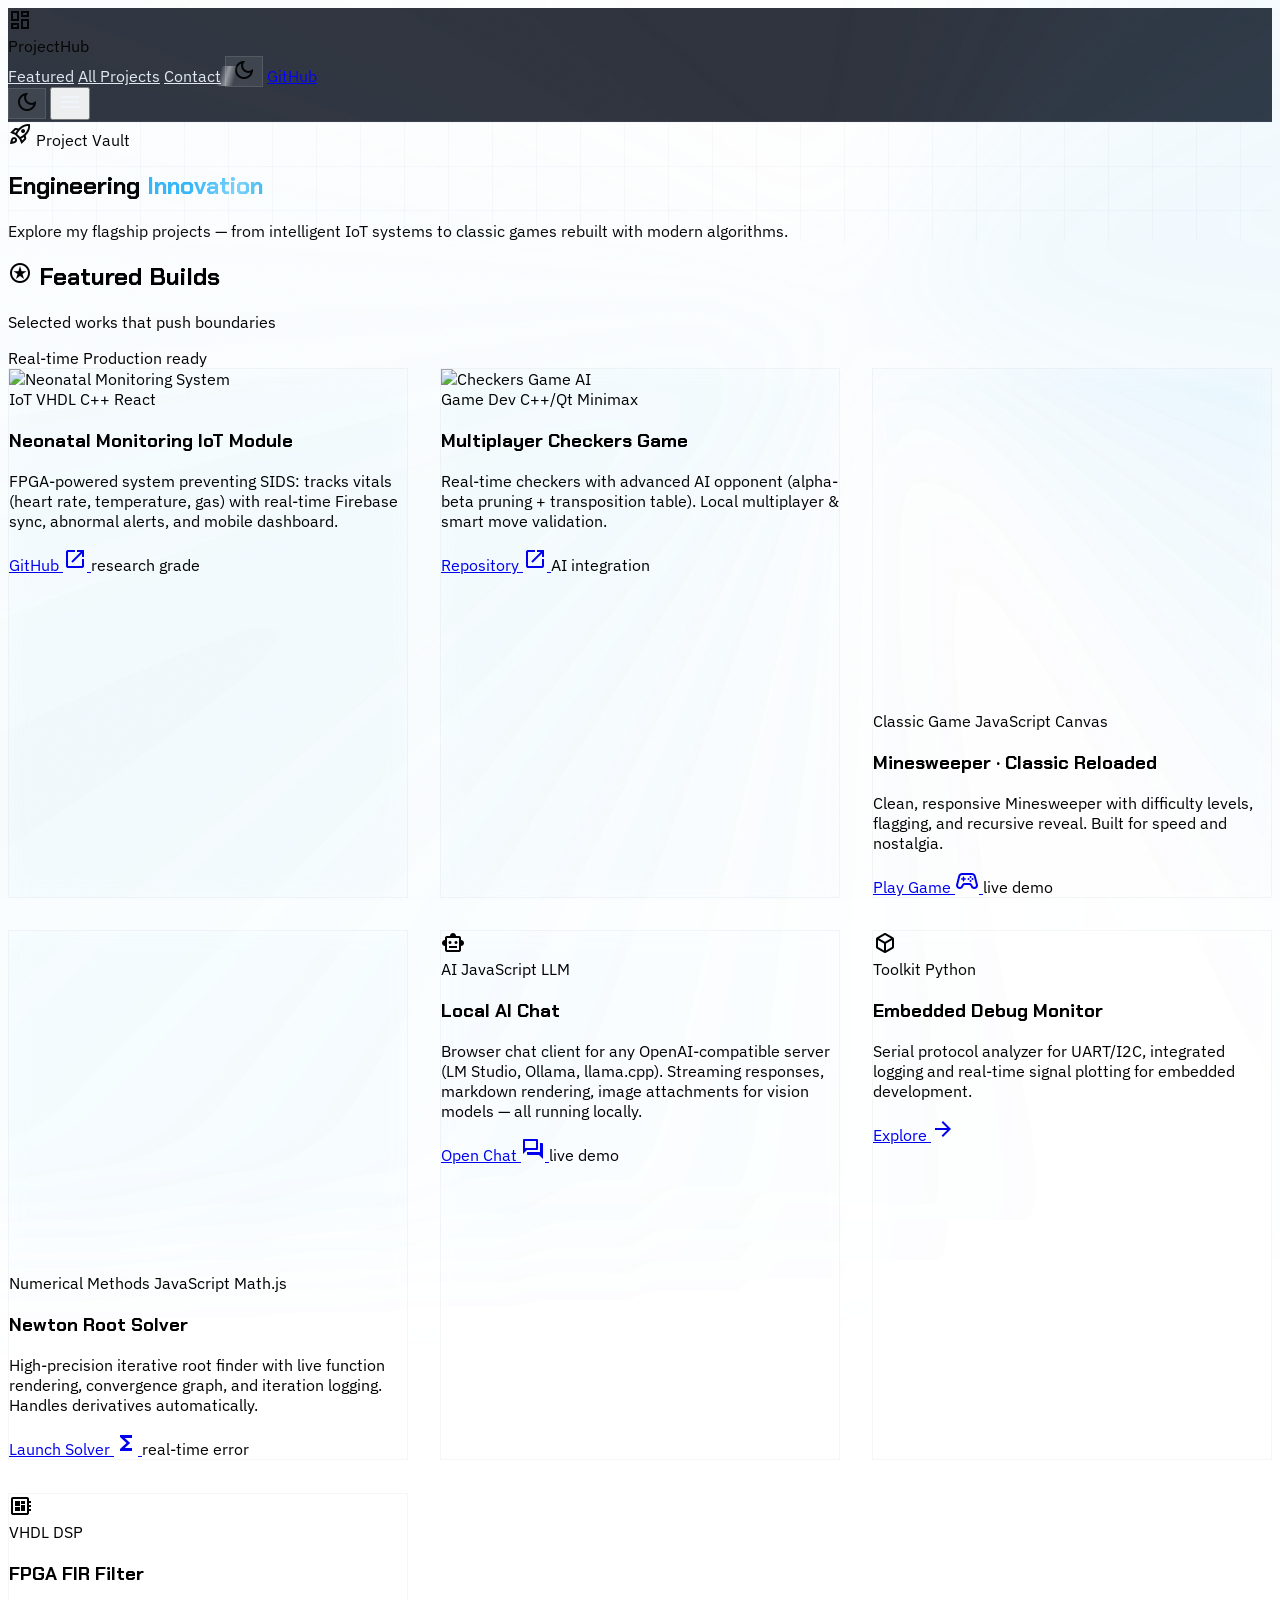
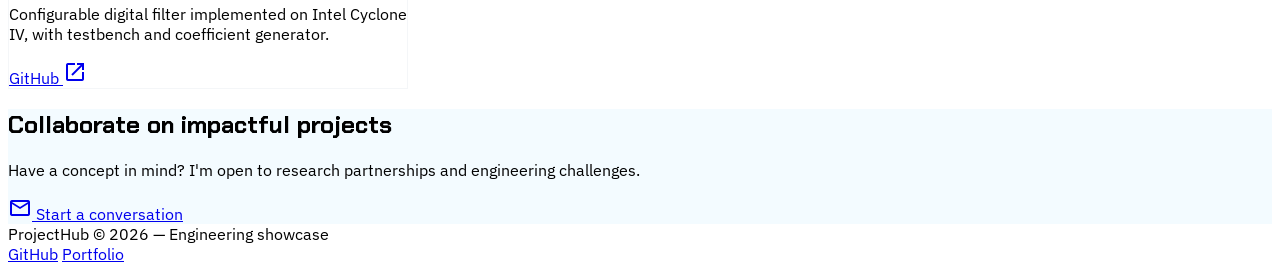
==== projets/index.html @ 358f47c2 "changing font and refining ui" ====
<!DOCTYPE html>
<html lang="en">
<head>
  <meta charset="UTF-8">
  <meta name="viewport" content="width=device-width, initial-scale=1.0, viewport-fit=cover">
  <title>Projects | Engineering Portfolio</title>
  <script src="https://cdn.tailwindcss.com"></script>
  <link href="https://fonts.googleapis.com/css2?family=Chakra+Petch:wght@400;500;600;700&family=IBM+Plex+Sans:wght@400;500;600;700&family=JetBrains+Mono:wght@400;500;600&display=swap" rel="stylesheet">
  <link href="https://fonts.googleapis.com/css2?family=Material+Symbols+Outlined:wght,FILL@100..700,0..1&display=swap" rel="stylesheet">
  <script>
    tailwind.config = {
      darkMode: 'class',
      theme: {
        extend: {
          colors: {
            primary: '#35b4f9',
            'background-light': '#cbd5e1',
            'background-dark': '#020713',
          },
          fontFamily: { display: ['IBM Plex Sans', 'sans-serif'], tech: ['Chakra Petch', 'sans-serif'] },
        }
      }
    }
  </script>
  <style>
    body { font-family: 'IBM Plex Sans', sans-serif; transition: background-color 0.3s ease, color 0.2s ease; }
    h1, h2, h3, .font-tech { font-family: 'Chakra Petch', sans-serif; }

    /* Blueprint grid */
    .circuit-pattern {
      background-image:
        linear-gradient(rgba(2,7,19,0.10) 1px, transparent 1px),
        linear-gradient(90deg, rgba(2,7,19,0.10) 1px, transparent 1px);
      background-size: 44px 44px;
    }
    .dark .circuit-pattern {
      background-image:
        linear-gradient(rgba(148,163,184,0.06) 1px, transparent 1px),
        linear-gradient(90deg, rgba(148,163,184,0.06) 1px, transparent 1px);
    }

    /* Atmosphere */
    #scroll-progress {
      position: fixed; top: 0; left: 0; height: 3px; width: 100%; z-index: 100;
      transform-origin: left; transform: scaleX(0);
      background: linear-gradient(90deg, #35b4f9, #7dd3fc, #35b4f9);
      box-shadow: 0 0 12px rgba(53,180,249,0.55);
      pointer-events: none;
    }
    .grain {
      position: fixed; inset: 0; z-index: 90; pointer-events: none;
      opacity: 0.05; mix-blend-mode: overlay;
      background-image: url("data:image/svg+xml,%3Csvg xmlns='http://www.w3.org/2000/svg' width='160' height='160'%3E%3Cfilter id='n'%3E%3CfeTurbulence type='fractalNoise' baseFrequency='0.9' numOctaves='2'/%3E%3C/filter%3E%3Crect width='160' height='160' filter='url(%23n)' opacity='0.6'/%3E%3C/svg%3E");
    }
    .aurora {
      position: absolute; inset: -40%; pointer-events: none;
      background: conic-gradient(from 0deg at 60% 40%,
        transparent 0deg, rgba(53,180,249,0.07) 80deg, transparent 160deg,
        rgba(125,211,252,0.05) 240deg, transparent 320deg);
      filter: blur(60px);
      animation: auroraSpin 38s linear infinite;
    }
    html:not(.dark) .aurora { opacity: 0.55; }
    @keyframes auroraSpin { to { transform: rotate(360deg); } }

    .dark .glass-nav {
      background: rgba(2,7,19,0.82);
      backdrop-filter: blur(16px) saturate(140%); -webkit-backdrop-filter: blur(16px) saturate(140%);
      border-bottom: 1px solid rgba(148,163,184,0.10);
    }
    html:not(.dark) .glass-nav {
      background: rgba(203,213,225,0.85);
      backdrop-filter: blur(16px) saturate(140%); -webkit-backdrop-filter: blur(16px) saturate(140%);
      border-bottom: 1px solid rgba(2,7,19,0.10);
    }
    .dark #mobile-menu { background: rgba(2,7,19,0.97); border-top: 1px solid rgba(148,163,184,0.10); }
    html:not(.dark) #mobile-menu { background: rgba(203,213,225,0.98); border-top: 1px solid rgba(2,7,19,0.10); }

    html:not(.dark) #menu-icon { color: #1e293b; }
    .dark #menu-icon            { color: #f1f5f9; }
    html:not(.dark) .nav-link   { color: #1e293b; }
    .dark .nav-link             { color: #e2e8f0; }
    .nav-link:hover             { color: #35b4f9; }
    .nav-link { position: relative; }
    .nav-link::after {
      content: ''; position: absolute; left: 0; bottom: -5px; height: 2px; width: 100%;
      background: linear-gradient(90deg, #35b4f9, #7dd3fc); border-radius: 2px;
      transform: scaleX(0); transform-origin: left;
      transition: transform 0.35s cubic-bezier(0.16,1,0.3,1);
    }
    .nav-link:hover::after { transform: scaleX(1); }
    html:not(.dark) .mobile-link { color: #1e293b; }
    .dark .mobile-link           { color: #e2e8f0; }
    .mobile-link:hover           { color: #35b4f9; }

    html:not(.dark) #theme-toggle-btn,
    html:not(.dark) #mobile-theme-btn { background: rgba(2,7,19,0.06); border: 1px solid rgba(2,7,19,0.10); }
    .dark #theme-toggle-btn,
    .dark #mobile-theme-btn { background: rgba(255,255,255,0.07); border: 1px solid rgba(255,255,255,0.10); }
    #theme-icon, #mobile-theme-icon { transition: transform 0.45s cubic-bezier(0.34,1.56,0.64,1); display: inline-block; }
    #theme-toggle-btn:active #theme-icon, #mobile-theme-btn:active #mobile-theme-icon { transform: rotate(180deg); }

    #mobile-menu { transition: max-height 0.3s ease, opacity 0.25s ease; max-height: 0; opacity: 0; overflow: hidden; }
    #mobile-menu.open { max-height: 440px; opacity: 1; }

    /* Glass cards with cursor spotlight */
    .glass-card {
      position: relative;
      backdrop-filter: blur(12px); -webkit-backdrop-filter: blur(12px);
      transition: border-color 0.35s ease, box-shadow 0.35s ease, transform 0.35s cubic-bezier(0.16,1,0.3,1);
    }
    .glass-card::before {
      content: ''; position: absolute; inset: 0; border-radius: inherit; z-index: 1;
      background: radial-gradient(280px circle at var(--mx, 50%) var(--my, 50%),
        rgba(53,180,249,0.13), transparent 65%);
      opacity: 0; transition: opacity 0.35s ease; pointer-events: none;
    }
    .glass-card:hover::before { opacity: 1; }
    .dark .glass-card { background: rgba(255,255,255,0.03); border: 1px solid rgba(148,163,184,0.10); }
    html:not(.dark) .glass-card { background: rgba(248,250,252,0.82); border: 1px solid rgba(2,7,19,0.08); box-shadow: 0 2px 12px rgba(2,7,19,0.06); }
    .glass-card:hover { border-color: rgba(53,180,249,0.35) !important; box-shadow: 0 14px 44px rgba(53,180,249,0.13); transform: translateY(-5px); }

    /* Shimmering accent text */
    .gradient-ink {
      background: linear-gradient(110deg, #35b4f9 20%, #7dd3fc 40%, #0ea5e9 60%, #35b4f9 80%);
      background-size: 200% auto;
      -webkit-background-clip: text; background-clip: text;
      -webkit-text-fill-color: transparent; color: transparent;
      animation: shimmer 5s linear infinite;
    }
    @keyframes shimmer { to { background-position: 200% center; } }

    /* Sheen sweep buttons */
    .btn-sheen { position: relative; overflow: hidden; }
    .btn-sheen::after {
      content: ''; position: absolute; inset: 0;
      background: linear-gradient(105deg, transparent 35%, rgba(255,255,255,0.45) 50%, transparent 65%);
      transform: translateX(-130%); transition: transform 0.7s ease; pointer-events: none;
    }
    .btn-sheen:hover::after { transform: translateX(130%); }

    .projects-grid { display: grid; grid-template-columns: repeat(auto-fill, minmax(340px, 1fr)); gap: 2rem; }
    @media (max-width: 768px) { .projects-grid { grid-template-columns: 1fr; } }

    ::-webkit-scrollbar { width: 6px; }
    ::-webkit-scrollbar-track { background: transparent; }
    ::-webkit-scrollbar-thumb { background: rgba(53,180,249,0.55); border-radius: 8px; }

    /* Animations */
    @keyframes fadeInUp { from { opacity:0; transform:translateY(24px); filter:blur(8px); } to { opacity:1; transform:translateY(0); filter:blur(0); } }
    @keyframes floatY { 0%,100%{transform:translateY(0) scale(1);} 50%{transform:translateY(-16px) scale(1.05);} }

    .reveal {
      opacity: 0; transform: translateY(28px) scale(0.985); filter: blur(10px);
      transition: opacity 0.85s cubic-bezier(0.16,1,0.3,1),
                  transform 0.85s cubic-bezier(0.16,1,0.3,1),
                  filter 0.85s cubic-bezier(0.16,1,0.3,1);
      will-change: opacity, transform, filter;
    }
    .reveal.is-visible { opacity:1; transform:none; filter:none; }
    .reveal-delay-1 { transition-delay:0.12s; }
    .reveal-delay-2 { transition-delay:0.24s; }
    .reveal-delay-3 { transition-delay:0.36s; }

    .blob-float      { animation: floatY 8s ease-in-out infinite; }
    .blob-float-slow { animation: floatY 11s ease-in-out infinite reverse; }

    @media (prefers-reduced-motion: reduce) {
      .reveal, .blob-float, .blob-float-slow, .aurora, .gradient-ink { animation:none !important; transition:none !important; opacity:1; transform:none; filter:none; }
      .glass-card:hover { transform:none; }
      .btn-sheen::after { display:none; }
    }
  </style>
</head>
<body class="bg-[#cbd5e1] dark:bg-[#020713] text-slate-900 dark:text-slate-100 transition-colors duration-300">

  <div id="scroll-progress" aria-hidden="true"></div>
  <div class="grain" aria-hidden="true"></div>

  <nav class="fixed top-0 w-full z-50 glass-nav transition-colors">
    <div class="max-w-7xl mx-auto px-6 h-20 flex items-center justify-between">
      <div class="flex items-center gap-3" translate="no">
        <div class="size-10 bg-[#35b4f9]/10 rounded-lg flex items-center justify-center text-[#35b4f9] border border-[#35b4f9]/20">
          <span class="material-symbols-outlined text-2xl" aria-hidden="true">dashboard</span>
        </div>
        <span class="text-xl font-bold tracking-tight text-slate-900 dark:text-white">Project<span class="text-[#35b4f9]">Hub</span></span>
      </div>
      <div class="hidden md:flex items-center gap-8">
        <a class="nav-link text-sm font-medium transition-colors" href="#featured">Featured</a>
        <a class="nav-link text-sm font-medium transition-colors" href="#all-projects">All Projects</a>
        <a class="nav-link text-sm font-medium transition-colors" href="#contact">Contact</a>
        <button id="theme-toggle-btn" class="p-2 rounded-full hover:bg-[#35b4f9]/20 transition-all" aria-label="Toggle theme">
          <span id="theme-icon" class="material-symbols-outlined text-[#35b4f9] text-xl" aria-hidden="true">dark_mode</span>
        </button>
        <a class="btn-sheen px-5 py-2.5 bg-[#35b4f9] text-[#0a1520] font-bold rounded-lg hover:brightness-110 transition-all text-sm"
           href="https://github.com/TONI7008" target="_blank" rel="noopener noreferrer">GitHub</a>
      </div>
      <div class="flex items-center gap-3 md:hidden">
        <button id="mobile-theme-btn" class="p-2 rounded-full transition-all" aria-label="Toggle theme">
          <span id="mobile-theme-icon" class="material-symbols-outlined text-[#35b4f9] text-xl" aria-hidden="true">dark_mode</span>
        </button>
        <button id="menu-toggle" class="focus:outline-none" aria-label="Toggle menu" aria-expanded="false">
          <span id="menu-icon" class="material-symbols-outlined text-3xl transition-colors" aria-hidden="true">menu</span>
        </button>
      </div>
    </div>
    <div id="mobile-menu" class="md:hidden" role="navigation" aria-label="Mobile menu">
      <div class="flex flex-col px-6 py-4 gap-4">
        <a class="mobile-link text-sm font-medium transition-colors py-2" href="#featured"     onclick="closeMobileMenu()">Featured</a>
        <a class="mobile-link text-sm font-medium transition-colors py-2" href="#all-projects" onclick="closeMobileMenu()">All Projects</a>
        <a class="mobile-link text-sm font-medium transition-colors py-2" href="#contact"      onclick="closeMobileMenu()">Contact</a>
        <a class="px-5 py-3 bg-[#35b4f9] text-[#0a1520] font-bold rounded-lg text-center text-sm hover:brightness-110 transition-all"
           href="https://github.com/TONI7008" target="_blank" rel="noopener noreferrer" onclick="closeMobileMenu()">GitHub</a>
      </div>
    </div>
  </nav>

  <main class="pt-24">

    <!-- Hero -->
    <section class="relative py-16 circuit-pattern overflow-hidden">
      <div class="aurora" aria-hidden="true"></div>
      <div class="absolute right-[-8%] top-[-20%] w-[400px] h-[400px] bg-[#35b4f9]/8 rounded-full blur-[100px] pointer-events-none blob-float" aria-hidden="true"></div>
      <div class="absolute left-[-5%] bottom-[-10%] w-[260px] h-[260px] bg-[#35b4f9]/5 rounded-full blur-[80px] pointer-events-none blob-float-slow" aria-hidden="true"></div>
      <div class="absolute inset-0 bg-gradient-to-b from-transparent via-[#35b4f9]/4 to-transparent pointer-events-none" aria-hidden="true"></div>
      <div class="max-w-7xl mx-auto px-6 text-center relative z-10">
        <div class="inline-flex items-center gap-2 px-3 py-1 rounded-full bg-[#35b4f9]/10 border border-[#35b4f9]/20 text-[#35b4f9] text-xs font-bold uppercase tracking-wider mb-5 animate-[fadeInUp_0.5s_ease_0.1s_forwards] opacity-0">
          <span class="material-symbols-outlined text-sm" aria-hidden="true">rocket_launch</span>
          Project Vault
        </div>
        <h1 class="text-4xl md:text-6xl font-black tracking-tight text-slate-900 dark:text-white mb-5 animate-[fadeInUp_0.5s_ease_0.2s_forwards] opacity-0">
          Engineering <span class="gradient-ink">Innovation</span>
        </h1>
        <p class="text-lg md:text-xl text-slate-600 dark:text-slate-400 max-w-2xl mx-auto animate-[fadeInUp_0.5s_ease_0.3s_forwards] opacity-0">
          Explore my flagship projects — from intelligent IoT systems to classic games rebuilt with modern algorithms.
        </p>
      </div>
    </section>

    <!-- Section header -->
    <div class="max-w-7xl mx-auto px-6 mt-12 reveal" id="featured">
      <div class="flex flex-wrap justify-between items-center gap-4 border-b border-slate-200 dark:border-white/10 pb-4 mb-10">
        <div>
          <h2 class="text-2xl md:text-3xl font-black flex items-center gap-2">
            <span class="material-symbols-outlined text-[#35b4f9]" aria-hidden="true">stars</span> Featured Builds
          </h2>
          <p class="text-slate-500 dark:text-slate-400 text-sm mt-1">Selected works that push boundaries</p>
        </div>
        <div class="flex gap-3" translate="no">
          <span class="text-xs bg-[#35b4f9]/10 text-[#35b4f9] px-3 py-1 rounded-full font-bold">Real-time</span>
          <span class="text-xs bg-[#35b4f9]/10 text-[#35b4f9] px-3 py-1 rounded-full font-bold">Production ready</span>
        </div>
      </div>
    </div>

    <!-- Project Grid -->
    <div class="max-w-7xl mx-auto px-6 pb-10" id="all-projects">
      <div class="projects-grid">

        <!-- 1. Neonatal -->
        <div class="group relative glass-card rounded-2xl overflow-hidden reveal">
          <div class="aspect-video relative overflow-hidden bg-gradient-to-br from-slate-800 to-slate-900">
            <img alt="Neonatal Monitoring System" class="w-full h-full object-cover group-hover:scale-105 transition-transform duration-500"
                 loading="lazy" width="600" height="338"
                 src="https://lh3.googleusercontent.com/aida-public/[base64]">
            <div class="absolute inset-0 bg-black/20 group-hover:bg-black/10 transition-colors" aria-hidden="true"></div>
          </div>
          <div class="p-7">
            <div class="flex gap-2 mb-4 flex-wrap" translate="no">
              <span class="px-2 py-1 bg-[#35b4f9]/10 text-[#35b4f9] text-[10px] font-black uppercase rounded-full">IoT</span>
              <span class="px-2 py-1 bg-[#35b4f9]/10 text-[#35b4f9] text-[10px] font-black uppercase rounded-full">VHDL</span>
              <span class="px-2 py-1 bg-[#35b4f9]/10 text-[#35b4f9] text-[10px] font-black uppercase rounded-full">C++</span>
              <span class="px-2 py-1 bg-[#35b4f9]/10 text-[#35b4f9] text-[10px] font-black uppercase rounded-full">React</span>
            </div>
            <h3 class="text-xl font-black text-slate-900 dark:text-white mb-2">Neonatal Monitoring IoT Module</h3>
            <p class="text-slate-600 dark:text-slate-400 text-sm leading-relaxed mb-5">FPGA-powered system preventing SIDS: tracks vitals (heart rate, temperature, gas) with real-time Firebase sync, abnormal alerts, and mobile dashboard.</p>
            <div class="flex items-center justify-between">
              <a href="https://github.com/TONI7008/watch_the_baby" target="_blank" rel="noopener noreferrer" class="flex items-center gap-1 text-[#35b4f9] font-bold text-sm hover:gap-2 transition-all">
                GitHub <span class="material-symbols-outlined text-sm" aria-hidden="true">open_in_new</span>
              </a>
              <span class="text-[10px] uppercase tracking-wider text-slate-400">research grade</span>
            </div>
          </div>
        </div>

        <!-- 2. Checkers -->
        <div class="group relative glass-card rounded-2xl overflow-hidden reveal reveal-delay-1">
          <div class="aspect-video relative overflow-hidden bg-gradient-to-br from-amber-800/40 to-slate-800">
            <img alt="Checkers Game AI" class="w-full h-full object-cover group-hover:scale-105 transition-transform duration-500"
                 loading="lazy" width="600" height="338"
                 src="https://lh3.googleusercontent.com/aida-public/[base64]">
            <div class="absolute inset-0 bg-black/10 group-hover:bg-black/5 transition-colors" aria-hidden="true"></div>
          </div>
          <div class="p-7">
            <div class="flex gap-2 mb-4 flex-wrap" translate="no">
              <span class="px-2 py-1 bg-[#35b4f9]/10 text-[#35b4f9] text-[10px] font-black uppercase rounded-full">Game Dev</span>
              <span class="px-2 py-1 bg-[#35b4f9]/10 text-[#35b4f9] text-[10px] font-black uppercase rounded-full">C++/Qt</span>
              <span class="px-2 py-1 bg-[#35b4f9]/10 text-[#35b4f9] text-[10px] font-black uppercase rounded-full">Minimax</span>
            </div>
            <h3 class="text-xl font-black text-slate-900 dark:text-white mb-2">Multiplayer Checkers Game</h3>
            <p class="text-slate-600 dark:text-slate-400 text-sm leading-relaxed mb-5">Real-time checkers with advanced AI opponent (alpha-beta pruning + transposition table). Local multiplayer &amp; smart move validation.</p>
            <div class="flex items-center justify-between">
              <a href="https://github.com/TONI7008/Checkers" target="_blank" rel="noopener noreferrer" class="flex items-center gap-1 text-[#35b4f9] font-bold text-sm hover:gap-2 transition-all">
                Repository <span class="material-symbols-outlined text-sm" aria-hidden="true">open_in_new</span>
              </a>
              <span class="text-[10px] uppercase tracking-wider text-slate-400">AI integration</span>
            </div>
          </div>
        </div>

        <!-- 3. Minesweeper -->
        <div class="group relative glass-card rounded-2xl overflow-hidden reveal reveal-delay-2">
          <div class="aspect-video relative overflow-hidden bg-gradient-to-br from-emerald-900/30 to-gray-800">
            <img alt="Minesweeper Gameplay" class="w-full h-full object-cover group-hover:scale-105 transition-transform duration-500"
                 loading="lazy" width="600" height="338"
                 src="https://images.unsplash.com/photo-1611996575749-79a3a160f7c8?w=600&h=400&fit=crop"
                 onerror="this.src='https://placehold.co/600x400/1e2a2e/35b4f9?text=Minesweeper'">
            <div class="absolute inset-0 bg-black/20 group-hover:bg-black/10 transition-colors" aria-hidden="true"></div>
          </div>
          <div class="p-7">
            <div class="flex gap-2 mb-4 flex-wrap" translate="no">
              <span class="px-2 py-1 bg-[#35b4f9]/10 text-[#35b4f9] text-[10px] font-black uppercase rounded-full">Classic Game</span>
              <span class="px-2 py-1 bg-[#35b4f9]/10 text-[#35b4f9] text-[10px] font-black uppercase rounded-full">JavaScript</span>
              <span class="px-2 py-1 bg-[#35b4f9]/10 text-[#35b4f9] text-[10px] font-black uppercase rounded-full">Canvas</span>
            </div>
            <h3 class="text-xl font-black text-slate-900 dark:text-white mb-2">Minesweeper · Classic Reloaded</h3>
            <p class="text-slate-600 dark:text-slate-400 text-sm leading-relaxed mb-5">Clean, responsive Minesweeper with difficulty levels, flagging, and recursive reveal. Built for speed and nostalgia.</p>
            <div class="flex items-center justify-between">
              <a href="minesweeper_game.html" class="flex items-center gap-1 text-[#35b4f9] font-bold text-sm hover:gap-2 transition-all">
                Play Game <span class="material-symbols-outlined text-sm" aria-hidden="true">stadia_controller</span>
              </a>
              <span class="text-[10px] uppercase tracking-wider text-slate-400">live demo</span>
            </div>
          </div>
        </div>

        <!-- 4. Newton Solver -->
        <div class="group relative glass-card rounded-2xl overflow-hidden reveal reveal-delay-3">
          <div class="aspect-video relative overflow-hidden bg-gradient-to-br from-indigo-950/60 to-slate-800">
            <img alt="Newton Root Solver Visualization" class="w-full h-full object-cover group-hover:scale-105 transition-transform duration-500"
                 loading="lazy" width="600" height="338"
                 src="https://images.unsplash.com/photo-1635070041078-e363dbe005cb?w=600&h=400&fit=crop"
                 onerror="this.src='https://placehold.co/600x400/020713/35b4f9?text=Newton+Solver'">
            <div class="absolute inset-0 bg-gradient-to-t from-black/40 to-transparent" aria-hidden="true"></div>
          </div>
          <div class="p-7">
            <div class="flex gap-2 mb-4 flex-wrap" translate="no">
              <span class="px-2 py-1 bg-[#35b4f9]/10 text-[#35b4f9] text-[10px] font-black uppercase rounded-full">Numerical Methods</span>
              <span class="px-2 py-1 bg-[#35b4f9]/10 text-[#35b4f9] text-[10px] font-black uppercase rounded-full">JavaScript</span>
              <span class="px-2 py-1 bg-[#35b4f9]/10 text-[#35b4f9] text-[10px] font-black uppercase rounded-full">Math.js</span>
            </div>
            <h3 class="text-xl font-black text-slate-900 dark:text-white mb-2">Newton Root Solver</h3>
            <p class="text-slate-600 dark:text-slate-400 text-sm leading-relaxed mb-5">High-precision iterative root finder with live function rendering, convergence graph, and iteration logging. Handles derivatives automatically.</p>
            <div class="flex items-center justify-between">
              <a href="root_solver_newton.html" class="flex items-center gap-1 text-[#35b4f9] font-bold text-sm hover:gap-2 transition-all">
                Launch Solver <span class="material-symbols-outlined text-sm" aria-hidden="true">functions</span>
              </a>
              <span class="text-[10px] uppercase tracking-wider text-slate-400">real-time error</span>
            </div>
          </div>
        </div>

        <!-- 5. Local AI Chat -->
        <div class="group relative glass-card rounded-2xl overflow-hidden reveal">
          <div class="aspect-video relative overflow-hidden bg-gradient-to-br from-sky-950/60 to-slate-800 flex items-center justify-center">
            <span class="material-symbols-outlined text-6xl text-[#35b4f9]/40" aria-hidden="true">smart_toy</span>
          </div>
          <div class="p-7">
            <div class="flex gap-2 mb-4 flex-wrap" translate="no">
              <span class="px-2 py-1 bg-[#35b4f9]/10 text-[#35b4f9] text-[10px] font-black uppercase rounded-full">AI</span>
              <span class="px-2 py-1 bg-[#35b4f9]/10 text-[#35b4f9] text-[10px] font-black uppercase rounded-full">JavaScript</span>
              <span class="px-2 py-1 bg-[#35b4f9]/10 text-[#35b4f9] text-[10px] font-black uppercase rounded-full">LLM</span>
            </div>
            <h3 class="text-xl font-black text-slate-900 dark:text-white mb-2">Local AI Chat</h3>
            <p class="text-slate-600 dark:text-slate-400 text-sm leading-relaxed mb-5">Browser chat client for any OpenAI-compatible server (LM Studio, Ollama, llama.cpp). Streaming responses, markdown rendering, image attachments for vision models — all running locally.</p>
            <div class="flex items-center justify-between">
              <a href="local_ai/index.html" class="flex items-center gap-1 text-[#35b4f9] font-bold text-sm hover:gap-2 transition-all">
                Open Chat <span class="material-symbols-outlined text-sm" aria-hidden="true">forum</span>
              </a>
              <span class="text-[10px] uppercase tracking-wider text-slate-400">live demo</span>
            </div>
          </div>
        </div>

        <!-- 6. Debug Monitor -->
        <div class="group relative glass-card rounded-2xl overflow-hidden reveal reveal-delay-1">
          <div class="aspect-video relative overflow-hidden bg-gradient-to-br from-cyan-950/50 to-slate-700 flex items-center justify-center">
            <span class="material-symbols-outlined text-6xl text-[#35b4f9]/40" aria-hidden="true">deployed_code</span>
          </div>
          <div class="p-7">
            <div class="flex gap-2 mb-4 flex-wrap" translate="no">
              <span class="px-2 py-1 bg-[#35b4f9]/10 text-[#35b4f9] text-[10px] font-black uppercase rounded-full">Toolkit</span>
              <span class="px-2 py-1 bg-[#35b4f9]/10 text-[#35b4f9] text-[10px] font-black uppercase rounded-full">Python</span>
            </div>
            <h3 class="text-xl font-black text-slate-900 dark:text-white mb-2">Embedded Debug Monitor</h3>
            <p class="text-slate-600 dark:text-slate-400 text-sm leading-relaxed mb-5">Serial protocol analyzer for UART/I2C, integrated logging and real-time signal plotting for embedded development.</p>
            <div class="flex items-center justify-between">
              <a href="https://github.com/TONI7008" target="_blank" rel="noopener noreferrer" class="flex items-center gap-1 text-[#35b4f9] font-bold text-sm hover:gap-2 transition-all">
                Explore <span class="material-symbols-outlined text-sm" aria-hidden="true">arrow_forward</span>
              </a>
            </div>
          </div>
        </div>

        <!-- 7. FPGA FIR Filter -->
        <div class="group relative glass-card rounded-2xl overflow-hidden reveal reveal-delay-2">
          <div class="aspect-video relative overflow-hidden bg-gradient-to-br from-purple-900/30 to-slate-800 flex items-center justify-center">
            <span class="material-symbols-outlined text-6xl text-[#35b4f9]/40" aria-hidden="true">developer_board</span>
          </div>
          <div class="p-7">
            <div class="flex gap-2 mb-4 flex-wrap" translate="no">
              <span class="px-2 py-1 bg-[#35b4f9]/10 text-[#35b4f9] text-[10px] font-black uppercase rounded-full">VHDL</span>
              <span class="px-2 py-1 bg-[#35b4f9]/10 text-[#35b4f9] text-[10px] font-black uppercase rounded-full">DSP</span>
            </div>
            <h3 class="text-xl font-black text-slate-900 dark:text-white mb-2">FPGA FIR Filter</h3>
            <p class="text-slate-600 dark:text-slate-400 text-sm leading-relaxed mb-5">Configurable digital filter implemented on Intel Cyclone IV, with testbench and coefficient generator.</p>
            <div class="flex items-center justify-between">
              <a href="https://github.com/TONI7008" target="_blank" rel="noopener noreferrer" class="flex items-center gap-1 text-[#35b4f9] font-bold text-sm hover:gap-2 transition-all">
                GitHub <span class="material-symbols-outlined text-sm" aria-hidden="true">open_in_new</span>
              </a>
            </div>
          </div>
        </div>

      </div>
    </div>

    <!-- CTA -->
    <section class="py-20 max-w-7xl mx-auto px-6" id="contact">
      <div class="rounded-3xl p-10 text-center border border-[#35b4f9]/18 backdrop-blur-sm reveal"
           style="background:rgba(53,180,249,0.06);">
        <h2 class="text-3xl font-black text-slate-900 dark:text-white mb-3">Collaborate on impactful projects</h2>
        <p class="text-slate-600 dark:text-slate-300 max-w-xl mx-auto mb-6">Have a concept in mind? I'm open to research partnerships and engineering challenges.</p>
        <a href="mailto:tgnmhtt@gmail.com"
           class="btn-sheen inline-flex items-center gap-2 px-8 py-3 bg-[#35b4f9] text-[#0a1520] font-black rounded-xl hover:brightness-110 transition-all shadow-lg shadow-[#35b4f9]/20">
          <span class="material-symbols-outlined" aria-hidden="true">mail</span>
          Start a conversation
        </a>
      </div>
    </section>
  </main>

  <footer class="border-t border-slate-200 dark:border-white/10 py-12 mt-8">
    <div class="max-w-7xl mx-auto px-6 flex flex-col md:flex-row justify-between items-center gap-6">
      <div class="flex items-center gap-2 text-sm text-slate-500 dark:text-slate-400" translate="no">
        <span class="font-bold tracking-tight text-[#35b4f9]">ProjectHub</span>
        <span>© 2026 — Engineering showcase</span>
      </div>
      <div class="flex gap-6">
        <a class="text-slate-500 hover:text-[#35b4f9] transition-colors text-sm" href="https://github.com/TONI7008" target="_blank" rel="noopener noreferrer">GitHub</a>
        <a class="text-slate-500 hover:text-[#35b4f9] transition-colors text-sm" href="../index.html">Portfolio</a>
      </div>
    </div>
  </footer>

  <script>
    const themeToggleBtn  = document.getElementById('theme-toggle-btn');
    const mobileThemeBtn  = document.getElementById('mobile-theme-btn');
    const themeIconSpan   = document.getElementById('theme-icon');
    const mobileThemeIcon = document.getElementById('mobile-theme-icon');

    function setTheme(theme) {
      const html = document.documentElement;
      if (theme === 'dark') {
        html.classList.add('dark');
        localStorage.setItem('portfolioTheme', 'dark');
        if (themeIconSpan)   themeIconSpan.textContent  = 'dark_mode';
        if (mobileThemeIcon) mobileThemeIcon.textContent = 'dark_mode';
      } else {
        html.classList.remove('dark');
        localStorage.setItem('portfolioTheme', 'light');
        if (themeIconSpan)   themeIconSpan.textContent  = 'light_mode';
        if (mobileThemeIcon) mobileThemeIcon.textContent = 'light_mode';
      }
    }
    function toggleTheme() { setTheme(document.documentElement.classList.contains('dark') ? 'light' : 'dark'); }
    setTheme(localStorage.getItem('portfolioTheme') === 'light' ? 'light' : 'dark');
    if (themeToggleBtn) themeToggleBtn.addEventListener('click', toggleTheme);
    if (mobileThemeBtn) mobileThemeBtn.addEventListener('click', toggleTheme);

    const menuToggle = document.getElementById('menu-toggle');
    const mobileMenu = document.getElementById('mobile-menu');
    const menuIconEl = document.getElementById('menu-icon');

    function closeMobileMenu() {
      if (!mobileMenu) return;
      mobileMenu.classList.remove('open');
      if (menuIconEl) menuIconEl.textContent = 'menu';
      if (menuToggle) menuToggle.setAttribute('aria-expanded', 'false');
    }
    if (menuToggle) {
      menuToggle.addEventListener('click', () => {
        const isOpen = mobileMenu.classList.contains('open');
        if (isOpen) { closeMobileMenu(); }
        else { mobileMenu.classList.add('open'); if (menuIconEl) menuIconEl.textContent = 'close'; menuToggle.setAttribute('aria-expanded', 'true'); }
      });
    }
    document.addEventListener('click', (e) => {
      if (menuToggle && mobileMenu && !menuToggle.contains(e.target) && !mobileMenu.contains(e.target)) closeMobileMenu();
    });

    const reducedMotion = window.matchMedia('(prefers-reduced-motion: reduce)').matches;
    if (!reducedMotion) {
      const obs = new IntersectionObserver(entries => {
        entries.forEach(e => { if (e.isIntersecting) { e.target.classList.add('is-visible'); obs.unobserve(e.target); } });
      }, { threshold: 0.06 });
      document.querySelectorAll('.reveal').forEach(el => obs.observe(el));
    } else {
      document.querySelectorAll('.reveal').forEach(el => el.classList.add('is-visible'));
    }

    // Scroll progress bar
    const progressBar = document.getElementById('scroll-progress');
    let progressTick = false;
    function updateProgress() {
      const max = document.documentElement.scrollHeight - window.innerHeight;
      progressBar.style.transform = `scaleX(${max > 0 ? window.scrollY / max : 0})`;
      progressTick = false;
    }
    window.addEventListener('scroll', () => {
      if (!progressTick) { progressTick = true; requestAnimationFrame(updateProgress); }
    }, { passive: true });
    updateProgress();

    // Cursor spotlight on glass cards
    if (!reducedMotion && window.matchMedia('(pointer: fine)').matches) {
      document.querySelectorAll('.glass-card').forEach(card => {
        card.addEventListener('pointermove', e => {
          const r = card.getBoundingClientRect();
          card.style.setProperty('--mx', (e.clientX - r.left) + 'px');
          card.style.setProperty('--my', (e.clientY - r.top) + 'px');
        });
      });
    }
  </script>
</body>
</html>
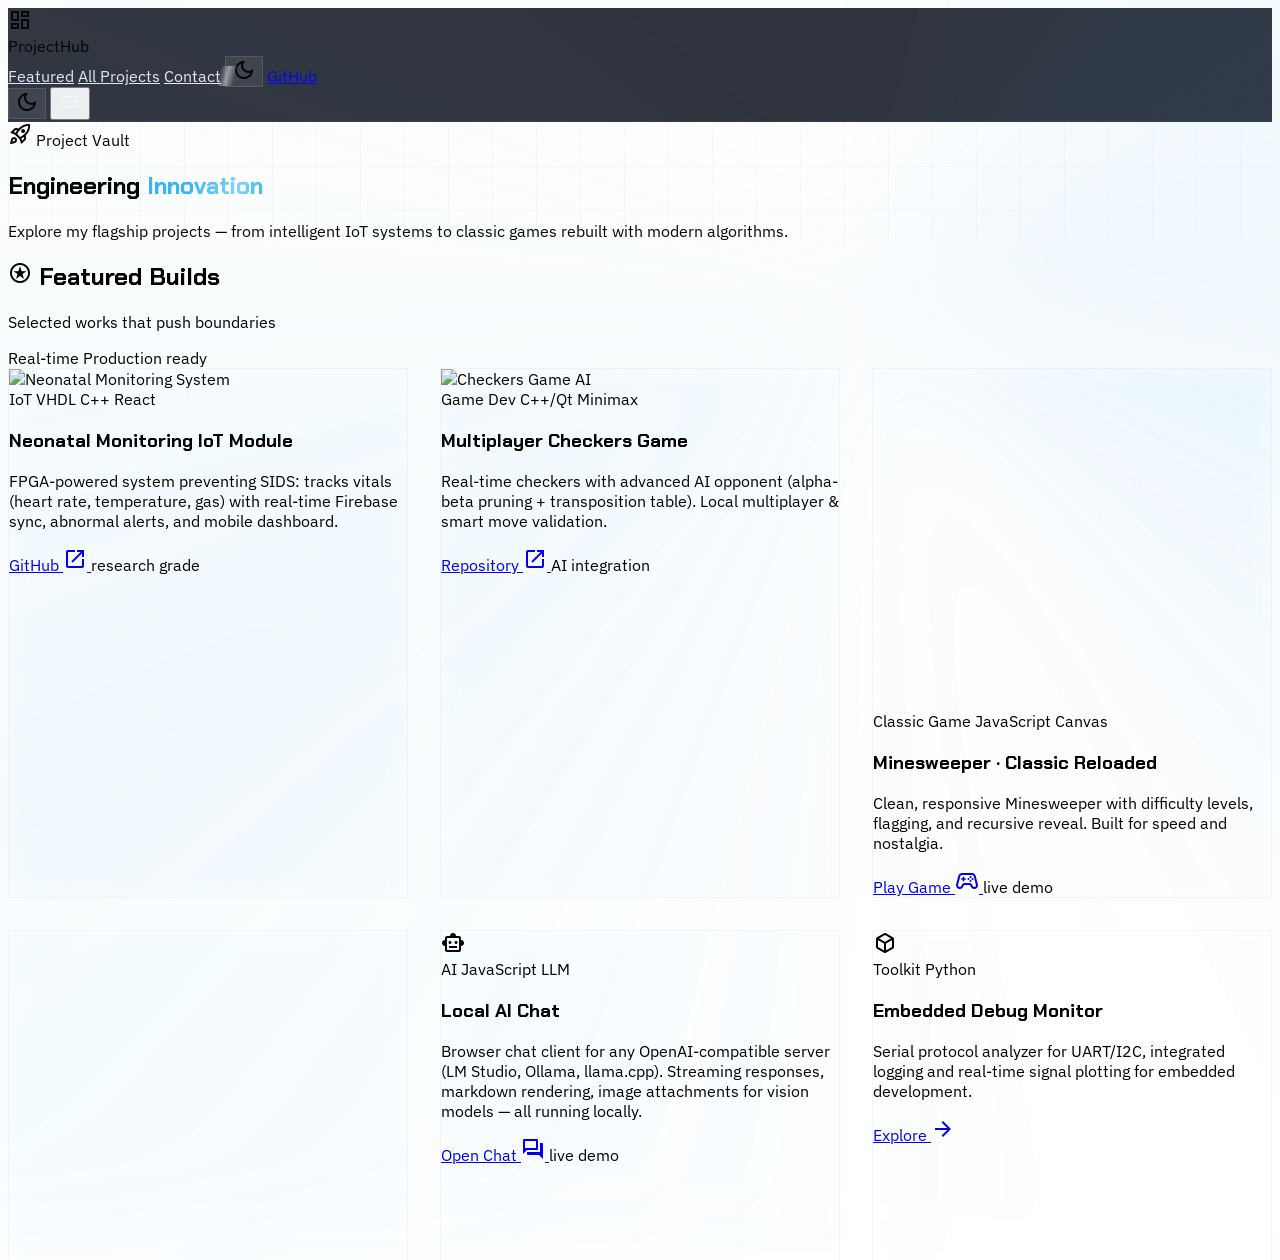
==== commit 09d79eba: "Update GitHub link for Checkers Game repository" ====
--- a/projets/index.html
+++ b/projets/index.html
@@ -300,7 +300,7 @@
             <h3 class="text-xl font-black text-slate-900 dark:text-white mb-2">Multiplayer Checkers Game</h3>
             <p class="text-slate-600 dark:text-slate-400 text-sm leading-relaxed mb-5">Real-time checkers with advanced AI opponent (alpha-beta pruning + transposition table). Local multiplayer &amp; smart move validation.</p>
             <div class="flex items-center justify-between">
-              <a href="https://github.com/TONI7008/Checkers" target="_blank" rel="noopener noreferrer" class="flex items-center gap-1 text-[#35b4f9] font-bold text-sm hover:gap-2 transition-all">
+              <a href="https://github.com/TONI7008/Checkers-Game" target="_blank" rel="noopener noreferrer" class="flex items-center gap-1 text-[#35b4f9] font-bold text-sm hover:gap-2 transition-all">
                 Repository <span class="material-symbols-outlined text-sm" aria-hidden="true">open_in_new</span>
               </a>
               <span class="text-[10px] uppercase tracking-wider text-slate-400">AI integration</span>
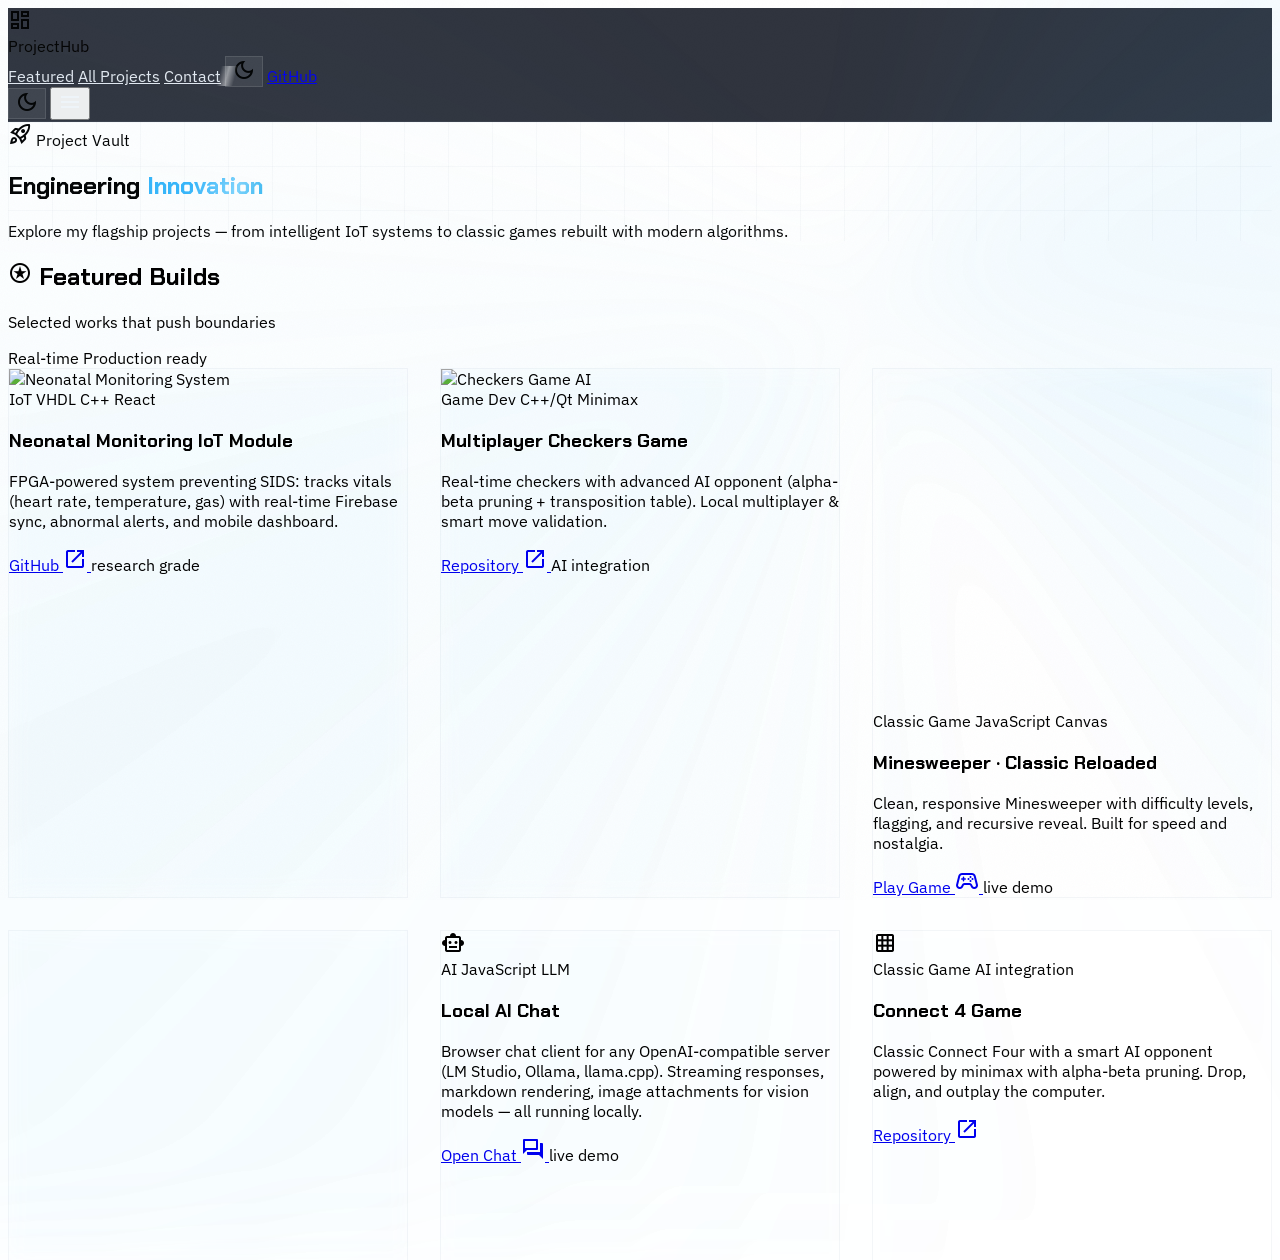
==== commit 3205f4c7: "adding connect 4 card" ====
--- a/projets/index.html
+++ b/projets/index.html
@@ -382,41 +382,21 @@
           </div>
         </div>
 
-        <!-- 6. Debug Monitor -->
+        <!-- 6. Connect 4 -->
         <div class="group relative glass-card rounded-2xl overflow-hidden reveal reveal-delay-1">
-          <div class="aspect-video relative overflow-hidden bg-gradient-to-br from-cyan-950/50 to-slate-700 flex items-center justify-center">
-            <span class="material-symbols-outlined text-6xl text-[#35b4f9]/40" aria-hidden="true">deployed_code</span>
+          <div class="aspect-video relative overflow-hidden bg-gradient-to-br from-amber-900/30 to-slate-800 flex items-center justify-center">
+            <span class="material-symbols-outlined text-6xl text-[#35b4f9]/40" aria-hidden="true">grid_on</span>
           </div>
           <div class="p-7">
             <div class="flex gap-2 mb-4 flex-wrap" translate="no">
-              <span class="px-2 py-1 bg-[#35b4f9]/10 text-[#35b4f9] text-[10px] font-black uppercase rounded-full">Toolkit</span>
-              <span class="px-2 py-1 bg-[#35b4f9]/10 text-[#35b4f9] text-[10px] font-black uppercase rounded-full">Python</span>
-            </div>
-            <h3 class="text-xl font-black text-slate-900 dark:text-white mb-2">Embedded Debug Monitor</h3>
-            <p class="text-slate-600 dark:text-slate-400 text-sm leading-relaxed mb-5">Serial protocol analyzer for UART/I2C, integrated logging and real-time signal plotting for embedded development.</p>
+              <span class="px-2 py-1 bg-[#35b4f9]/10 text-[#35b4f9] text-[10px] font-black uppercase rounded-full">Classic Game</span>
+              <span class="px-2 py-1 bg-[#35b4f9]/10 text-[#35b4f9] text-[10px] font-black uppercase rounded-full">AI integration</span>
+            </div>
+            <h3 class="text-xl font-black text-slate-900 dark:text-white mb-2">Connect 4 Game</h3>
+            <p class="text-slate-600 dark:text-slate-400 text-sm leading-relaxed mb-5">Classic Connect Four with a smart AI opponent powered by minimax with alpha-beta pruning. Drop, align, and outplay the computer.</p>
             <div class="flex items-center justify-between">
-              <a href="https://github.com/TONI7008" target="_blank" rel="noopener noreferrer" class="flex items-center gap-1 text-[#35b4f9] font-bold text-sm hover:gap-2 transition-all">
-                Explore <span class="material-symbols-outlined text-sm" aria-hidden="true">arrow_forward</span>
-              </a>
-            </div>
-          </div>
-        </div>
-
-        <!-- 7. FPGA FIR Filter -->
-        <div class="group relative glass-card rounded-2xl overflow-hidden reveal reveal-delay-2">
-          <div class="aspect-video relative overflow-hidden bg-gradient-to-br from-purple-900/30 to-slate-800 flex items-center justify-center">
-            <span class="material-symbols-outlined text-6xl text-[#35b4f9]/40" aria-hidden="true">developer_board</span>
-          </div>
-          <div class="p-7">
-            <div class="flex gap-2 mb-4 flex-wrap" translate="no">
-              <span class="px-2 py-1 bg-[#35b4f9]/10 text-[#35b4f9] text-[10px] font-black uppercase rounded-full">VHDL</span>
-              <span class="px-2 py-1 bg-[#35b4f9]/10 text-[#35b4f9] text-[10px] font-black uppercase rounded-full">DSP</span>
-            </div>
-            <h3 class="text-xl font-black text-slate-900 dark:text-white mb-2">FPGA FIR Filter</h3>
-            <p class="text-slate-600 dark:text-slate-400 text-sm leading-relaxed mb-5">Configurable digital filter implemented on Intel Cyclone IV, with testbench and coefficient generator.</p>
-            <div class="flex items-center justify-between">
-              <a href="https://github.com/TONI7008" target="_blank" rel="noopener noreferrer" class="flex items-center gap-1 text-[#35b4f9] font-bold text-sm hover:gap-2 transition-all">
-                GitHub <span class="material-symbols-outlined text-sm" aria-hidden="true">open_in_new</span>
+              <a href="https://github.com/TONI7008/Connect4" target="_blank" rel="noopener noreferrer" class="flex items-center gap-1 text-[#35b4f9] font-bold text-sm hover:gap-2 transition-all">
+                Repository <span class="material-symbols-outlined text-sm" aria-hidden="true">open_in_new</span>
               </a>
             </div>
           </div>
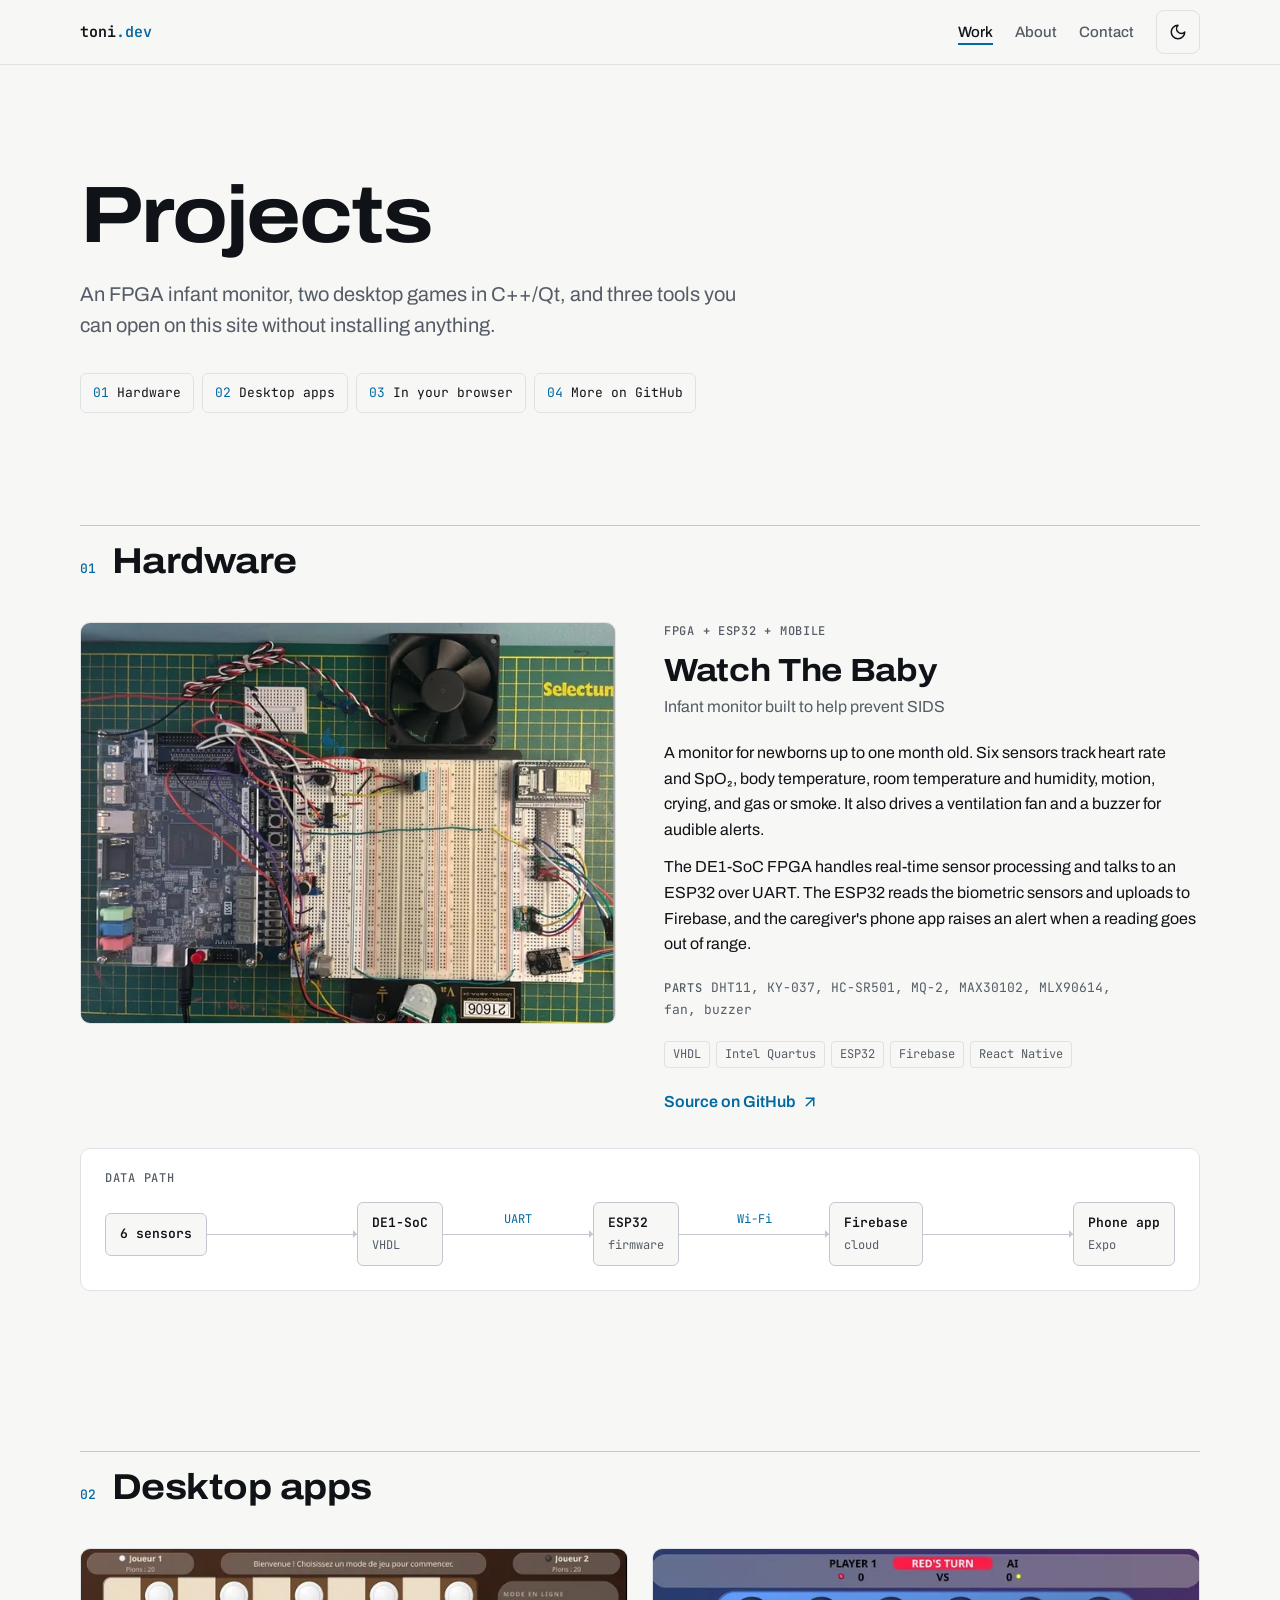
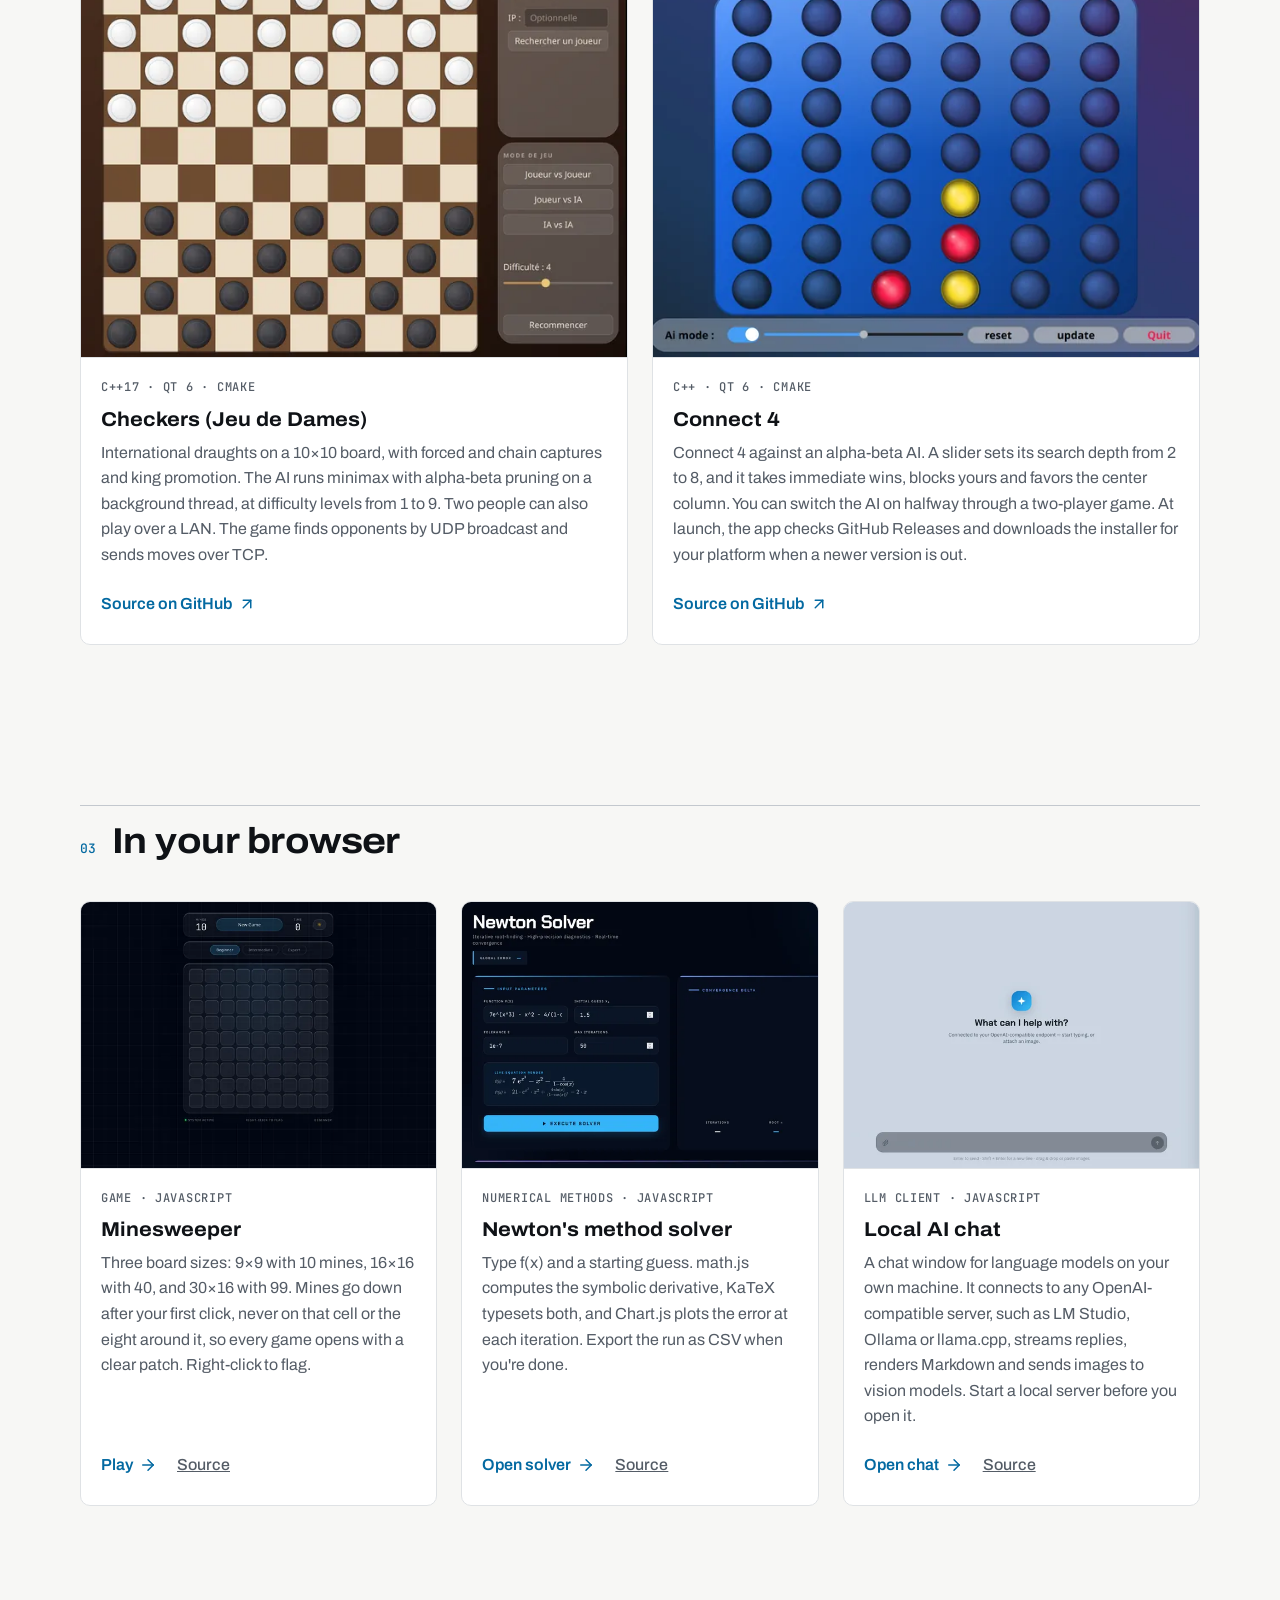
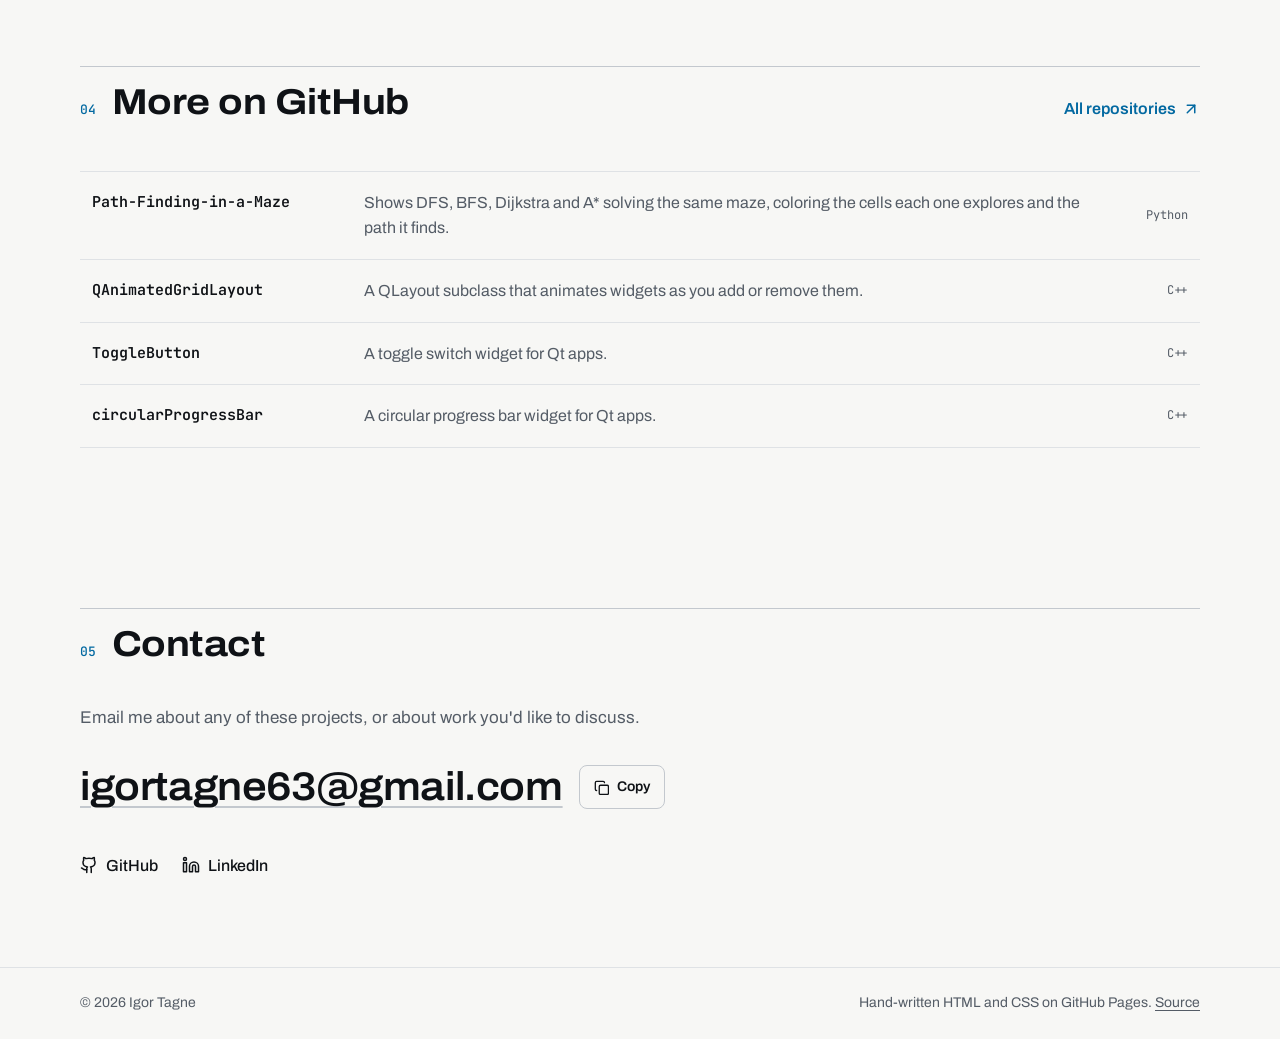
==== commit 5a9d467c: "more serious design" ====
--- a/projets/index.html
+++ b/projets/index.html
@@ -1,517 +1,315 @@
-<!DOCTYPE html>
+<!doctype html>
 <html lang="en">
 <head>
-  <meta charset="UTF-8">
-  <meta name="viewport" content="width=device-width, initial-scale=1.0, viewport-fit=cover">
-  <title>Projects | Engineering Portfolio</title>
-  <script src="https://cdn.tailwindcss.com"></script>
-  <link href="https://fonts.googleapis.com/css2?family=Chakra+Petch:wght@400;500;600;700&family=IBM+Plex+Sans:wght@400;500;600;700&family=JetBrains+Mono:wght@400;500;600&display=swap" rel="stylesheet">
-  <link href="https://fonts.googleapis.com/css2?family=Material+Symbols+Outlined:wght,FILL@100..700,0..1&display=swap" rel="stylesheet">
-  <script>
-    tailwind.config = {
-      darkMode: 'class',
-      theme: {
-        extend: {
-          colors: {
-            primary: '#35b4f9',
-            'background-light': '#cbd5e1',
-            'background-dark': '#020713',
-          },
-          fontFamily: { display: ['IBM Plex Sans', 'sans-serif'], tech: ['Chakra Petch', 'sans-serif'] },
-        }
-      }
+<meta charset="utf-8">
+<meta name="viewport" content="width=device-width, initial-scale=1, viewport-fit=cover">
+<title>Projects · Igor Tagne</title>
+<meta name="description" content="Projects by Igor Tagne: an FPGA infant monitor, checkers and Connect 4 in C++/Qt, and three tools that run in the browser.">
+<meta name="color-scheme" content="light dark">
+<meta name="theme-color" content="#f7f7f5" media="(prefers-color-scheme: light)">
+<meta name="theme-color" content="#0b0d10" media="(prefers-color-scheme: dark)">
+<meta property="og:type" content="website">
+<meta property="og:title" content="Projects · Igor Tagne">
+<meta property="og:description" content="An FPGA infant monitor, board-game AIs in C++/Qt, and tools that run in the browser.">
+<link rel="icon" href="../assets/favicon.svg" type="image/svg+xml">
+<script>
+  // Set the theme before first paint so the page never flashes the wrong one.
+  (function () {
+    var root = document.documentElement, theme = null;
+    try { theme = localStorage.getItem('portfolioTheme'); } catch (e) {}
+    if (theme !== 'light' && theme !== 'dark') {
+      theme = window.matchMedia('(prefers-color-scheme: dark)').matches ? 'dark' : 'light';
     }
-  </script>
-  <style>
-    body { font-family: 'IBM Plex Sans', sans-serif; transition: background-color 0.3s ease, color 0.2s ease; }
-    h1, h2, h3, .font-tech { font-family: 'Chakra Petch', sans-serif; }
-
-    /* Blueprint grid */
-    .circuit-pattern {
-      background-image:
-        linear-gradient(rgba(2,7,19,0.10) 1px, transparent 1px),
-        linear-gradient(90deg, rgba(2,7,19,0.10) 1px, transparent 1px);
-      background-size: 44px 44px;
-    }
-    .dark .circuit-pattern {
-      background-image:
-        linear-gradient(rgba(148,163,184,0.06) 1px, transparent 1px),
-        linear-gradient(90deg, rgba(148,163,184,0.06) 1px, transparent 1px);
-    }
-
-    /* Atmosphere */
-    #scroll-progress {
-      position: fixed; top: 0; left: 0; height: 3px; width: 100%; z-index: 100;
-      transform-origin: left; transform: scaleX(0);
-      background: linear-gradient(90deg, #35b4f9, #7dd3fc, #35b4f9);
-      box-shadow: 0 0 12px rgba(53,180,249,0.55);
-      pointer-events: none;
-    }
-    .grain {
-      position: fixed; inset: 0; z-index: 90; pointer-events: none;
-      opacity: 0.05; mix-blend-mode: overlay;
-      background-image: url("data:image/svg+xml,%3Csvg xmlns='http://www.w3.org/2000/svg' width='160' height='160'%3E%3Cfilter id='n'%3E%3CfeTurbulence type='fractalNoise' baseFrequency='0.9' numOctaves='2'/%3E%3C/filter%3E%3Crect width='160' height='160' filter='url(%23n)' opacity='0.6'/%3E%3C/svg%3E");
-    }
-    .aurora {
-      position: absolute; inset: -40%; pointer-events: none;
-      background: conic-gradient(from 0deg at 60% 40%,
-        transparent 0deg, rgba(53,180,249,0.07) 80deg, transparent 160deg,
-        rgba(125,211,252,0.05) 240deg, transparent 320deg);
-      filter: blur(60px);
-      animation: auroraSpin 38s linear infinite;
-    }
-    html:not(.dark) .aurora { opacity: 0.55; }
-    @keyframes auroraSpin { to { transform: rotate(360deg); } }
-
-    .dark .glass-nav {
-      background: rgba(2,7,19,0.82);
-      backdrop-filter: blur(16px) saturate(140%); -webkit-backdrop-filter: blur(16px) saturate(140%);
-      border-bottom: 1px solid rgba(148,163,184,0.10);
-    }
-    html:not(.dark) .glass-nav {
-      background: rgba(203,213,225,0.85);
-      backdrop-filter: blur(16px) saturate(140%); -webkit-backdrop-filter: blur(16px) saturate(140%);
-      border-bottom: 1px solid rgba(2,7,19,0.10);
-    }
-    .dark #mobile-menu { background: rgba(2,7,19,0.97); border-top: 1px solid rgba(148,163,184,0.10); }
-    html:not(.dark) #mobile-menu { background: rgba(203,213,225,0.98); border-top: 1px solid rgba(2,7,19,0.10); }
-
-    html:not(.dark) #menu-icon { color: #1e293b; }
-    .dark #menu-icon            { color: #f1f5f9; }
-    html:not(.dark) .nav-link   { color: #1e293b; }
-    .dark .nav-link             { color: #e2e8f0; }
-    .nav-link:hover             { color: #35b4f9; }
-    .nav-link { position: relative; }
-    .nav-link::after {
-      content: ''; position: absolute; left: 0; bottom: -5px; height: 2px; width: 100%;
-      background: linear-gradient(90deg, #35b4f9, #7dd3fc); border-radius: 2px;
-      transform: scaleX(0); transform-origin: left;
-      transition: transform 0.35s cubic-bezier(0.16,1,0.3,1);
-    }
-    .nav-link:hover::after { transform: scaleX(1); }
-    html:not(.dark) .mobile-link { color: #1e293b; }
-    .dark .mobile-link           { color: #e2e8f0; }
-    .mobile-link:hover           { color: #35b4f9; }
-
-    html:not(.dark) #theme-toggle-btn,
-    html:not(.dark) #mobile-theme-btn { background: rgba(2,7,19,0.06); border: 1px solid rgba(2,7,19,0.10); }
-    .dark #theme-toggle-btn,
-    .dark #mobile-theme-btn { background: rgba(255,255,255,0.07); border: 1px solid rgba(255,255,255,0.10); }
-    #theme-icon, #mobile-theme-icon { transition: transform 0.45s cubic-bezier(0.34,1.56,0.64,1); display: inline-block; }
-    #theme-toggle-btn:active #theme-icon, #mobile-theme-btn:active #mobile-theme-icon { transform: rotate(180deg); }
-
-    #mobile-menu { transition: max-height 0.3s ease, opacity 0.25s ease; max-height: 0; opacity: 0; overflow: hidden; }
-    #mobile-menu.open { max-height: 440px; opacity: 1; }
-
-    /* Glass cards with cursor spotlight */
-    .glass-card {
-      position: relative;
-      backdrop-filter: blur(12px); -webkit-backdrop-filter: blur(12px);
-      transition: border-color 0.35s ease, box-shadow 0.35s ease, transform 0.35s cubic-bezier(0.16,1,0.3,1);
-    }
-    .glass-card::before {
-      content: ''; position: absolute; inset: 0; border-radius: inherit; z-index: 1;
-      background: radial-gradient(280px circle at var(--mx, 50%) var(--my, 50%),
-        rgba(53,180,249,0.13), transparent 65%);
-      opacity: 0; transition: opacity 0.35s ease; pointer-events: none;
-    }
-    .glass-card:hover::before { opacity: 1; }
-    .dark .glass-card { background: rgba(255,255,255,0.03); border: 1px solid rgba(148,163,184,0.10); }
-    html:not(.dark) .glass-card { background: rgba(248,250,252,0.82); border: 1px solid rgba(2,7,19,0.08); box-shadow: 0 2px 12px rgba(2,7,19,0.06); }
-    .glass-card:hover { border-color: rgba(53,180,249,0.35) !important; box-shadow: 0 14px 44px rgba(53,180,249,0.13); transform: translateY(-5px); }
-
-    /* Shimmering accent text */
-    .gradient-ink {
-      background: linear-gradient(110deg, #35b4f9 20%, #7dd3fc 40%, #0ea5e9 60%, #35b4f9 80%);
-      background-size: 200% auto;
-      -webkit-background-clip: text; background-clip: text;
-      -webkit-text-fill-color: transparent; color: transparent;
-      animation: shimmer 5s linear infinite;
-    }
-    @keyframes shimmer { to { background-position: 200% center; } }
-
-    /* Sheen sweep buttons */
-    .btn-sheen { position: relative; overflow: hidden; }
-    .btn-sheen::after {
-      content: ''; position: absolute; inset: 0;
-      background: linear-gradient(105deg, transparent 35%, rgba(255,255,255,0.45) 50%, transparent 65%);
-      transform: translateX(-130%); transition: transform 0.7s ease; pointer-events: none;
-    }
-    .btn-sheen:hover::after { transform: translateX(130%); }
-
-    .projects-grid { display: grid; grid-template-columns: repeat(auto-fill, minmax(340px, 1fr)); gap: 2rem; }
-    @media (max-width: 768px) { .projects-grid { grid-template-columns: 1fr; } }
-
-    ::-webkit-scrollbar { width: 6px; }
-    ::-webkit-scrollbar-track { background: transparent; }
-    ::-webkit-scrollbar-thumb { background: rgba(53,180,249,0.55); border-radius: 8px; }
-
-    /* Animations */
-    @keyframes fadeInUp { from { opacity:0; transform:translateY(24px); filter:blur(8px); } to { opacity:1; transform:translateY(0); filter:blur(0); } }
-    @keyframes floatY { 0%,100%{transform:translateY(0) scale(1);} 50%{transform:translateY(-16px) scale(1.05);} }
-
-    .reveal {
-      opacity: 0; transform: translateY(28px) scale(0.985); filter: blur(10px);
-      transition: opacity 0.85s cubic-bezier(0.16,1,0.3,1),
-                  transform 0.85s cubic-bezier(0.16,1,0.3,1),
-                  filter 0.85s cubic-bezier(0.16,1,0.3,1);
-      will-change: opacity, transform, filter;
-    }
-    .reveal.is-visible { opacity:1; transform:none; filter:none; }
-    .reveal-delay-1 { transition-delay:0.12s; }
-    .reveal-delay-2 { transition-delay:0.24s; }
-    .reveal-delay-3 { transition-delay:0.36s; }
-
-    .blob-float      { animation: floatY 8s ease-in-out infinite; }
-    .blob-float-slow { animation: floatY 11s ease-in-out infinite reverse; }
-
-    @media (prefers-reduced-motion: reduce) {
-      .reveal, .blob-float, .blob-float-slow, .aurora, .gradient-ink { animation:none !important; transition:none !important; opacity:1; transform:none; filter:none; }
-      .glass-card:hover { transform:none; }
-      .btn-sheen::after { display:none; }
-    }
-  </style>
+    root.dataset.theme = theme;
+    root.classList.add('js');
+  })();
+</script>
+<link rel="preconnect" href="https://fonts.googleapis.com">
+<link rel="preconnect" href="https://fonts.gstatic.com" crossorigin>
+<link rel="stylesheet" href="https://fonts.googleapis.com/css2?family=Archivo:wdth,wght@62..125,400..700&family=JetBrains+Mono:wght@400..600&display=swap">
+<link rel="stylesheet" href="../assets/site.css">
+<script src="../assets/site.js" defer></script>
 </head>
-<body class="bg-[#cbd5e1] dark:bg-[#020713] text-slate-900 dark:text-slate-100 transition-colors duration-300">
-
-  <div id="scroll-progress" aria-hidden="true"></div>
-  <div class="grain" aria-hidden="true"></div>
-
-  <nav class="fixed top-0 w-full z-50 glass-nav transition-colors">
-    <div class="max-w-7xl mx-auto px-6 h-20 flex items-center justify-between">
-      <div class="flex items-center gap-3" translate="no">
-        <div class="size-10 bg-[#35b4f9]/10 rounded-lg flex items-center justify-center text-[#35b4f9] border border-[#35b4f9]/20">
-          <span class="material-symbols-outlined text-2xl" aria-hidden="true">dashboard</span>
+<body>
+<a class="skip-link" href="#main">Skip to content</a>
+
+<svg xmlns="http://www.w3.org/2000/svg" style="display:none">
+  <symbol id="i-arrow-right" viewBox="0 0 24 24"><path d="M5 12h14"/><path d="m12 5 7 7-7 7"/></symbol>
+  <symbol id="i-arrow-up-right" viewBox="0 0 24 24"><path d="M7 7h10v10"/><path d="M7 17 17 7"/></symbol>
+  <symbol id="i-sun" viewBox="0 0 24 24"><circle cx="12" cy="12" r="4"/><path d="M12 2v2"/><path d="M12 20v2"/><path d="m4.93 4.93 1.41 1.41"/><path d="m17.66 17.66 1.41 1.41"/><path d="M2 12h2"/><path d="M20 12h2"/><path d="m6.34 17.66-1.41 1.41"/><path d="m19.07 4.93-1.41 1.41"/></symbol>
+  <symbol id="i-moon" viewBox="0 0 24 24"><path d="M12 3a6 6 0 0 0 9 9 9 9 0 1 1-9-9Z"/></symbol>
+  <symbol id="i-github" viewBox="0 0 24 24"><path d="M15 22v-4a4.8 4.8 0 0 0-1-3.5c3 0 6-2 6-5.5.08-1.25-.27-2.48-1-3.5.28-1.15.28-2.35 0-3.5 0 0-1 0-3 1.5-2.64-.5-5.36-.5-8 0C6 2 5 2 5 2c-.3 1.15-.3 2.35 0 3.5A5.403 5.403 0 0 0 4 9c0 3.5 3 5.5 6 5.5-.39.49-.68 1.05-.85 1.65-.17.6-.22 1.23-.15 1.85v4"/><path d="M9 18c-4.51 2-5-2-7-2"/></symbol>
+  <symbol id="i-linkedin" viewBox="0 0 24 24"><path d="M16 8a6 6 0 0 1 6 6v7h-4v-7a2 2 0 0 0-2-2 2 2 0 0 0-2 2v7h-4v-7a6 6 0 0 1 6-6z"/><rect width="4" height="12" x="2" y="9"/><circle cx="4" cy="4" r="2"/></symbol>
+  <symbol id="i-copy" viewBox="0 0 24 24"><rect width="14" height="14" x="8" y="8" rx="2" ry="2"/><path d="M4 16c-1.1 0-2-.9-2-2V4c0-1.1.9-2 2-2h10c1.1 0 2 .9 2 2"/></symbol>
+  <symbol id="i-check" viewBox="0 0 24 24"><path d="M20 6 9 17l-5-5"/></symbol>
+</svg>
+
+<header class="site-header">
+  <div class="wrap nav">
+    <a class="brand" href="../" translate="no">toni<span>.dev</span></a>
+    <nav aria-label="Main">
+      <ul class="nav-links" role="list">
+        <li><a href="./" aria-current="page">Work</a></li>
+        <li><a href="../#about">About</a></li>
+        <li><a href="#contact">Contact</a></li>
+      </ul>
+    </nav>
+    <button class="theme-toggle" type="button" aria-label="Switch to dark theme">
+      <svg class="icon i-sun" aria-hidden="true" focusable="false"><use href="#i-sun"/></svg>
+      <svg class="icon i-moon" aria-hidden="true" focusable="false"><use href="#i-moon"/></svg>
+    </button>
+  </div>
+</header>
+
+<main id="main">
+
+  <section class="page-hero wrap" aria-labelledby="page-title">
+    <h1 id="page-title" class="hero-in">Projects</h1>
+    <p class="lede hero-in" style="--i:1">An FPGA infant monitor, two desktop games in C++/Qt, and three tools you can open on this site without installing anything.</p>
+    <nav class="toc hero-in" style="--i:2" aria-label="On this page">
+      <a href="#hardware"><span>01</span>Hardware</a>
+      <a href="#desktop"><span>02</span>Desktop apps</a>
+      <a href="#browser"><span>03</span>In your browser</a>
+      <a href="#more"><span>04</span>More on GitHub</a>
+    </nav>
+  </section>
+
+  <section id="hardware" class="section wrap" aria-labelledby="hardware-title">
+    <div class="section-head reveal">
+      <span class="section-num">01</span>
+      <h2 id="hardware-title">Hardware</h2>
+    </div>
+
+    <article class="feature reveal" aria-labelledby="wtb-title">
+      <figure class="media">
+        <img src="../Images/projects/watch-the-baby-640.webp"
+             srcset="../Images/projects/watch-the-baby-640.webp 640w, ../Images/projects/watch-the-baby-lg.webp 897w"
+             sizes="(min-width: 1200px) 536px, (min-width: 900px) 45vw, 100vw"
+             width="897" height="673" decoding="async"
+             alt="DE1-SoC FPGA board, ESP32 and sensors wired across a breadboard, with a cooling fan above">
+      </figure>
+      <div>
+        <p class="label">FPGA + ESP32 + mobile</p>
+        <h3 id="wtb-title">Watch The Baby</h3>
+        <p class="sub">Infant monitor built to help prevent SIDS</p>
+        <p class="desc">A monitor for newborns up to one month old. Six sensors track heart rate and SpO₂, body temperature, room temperature and humidity, motion, crying, and gas or smoke. It also drives a ventilation fan and a buzzer for audible alerts.</p>
+        <p class="desc">The DE1-SoC FPGA handles real-time sensor processing and talks to an ESP32 over UART. The ESP32 reads the biometric sensors and uploads to Firebase, and the caregiver's phone app raises an alert when a reading goes out of range.</p>
+        <p class="parts" translate="no"><span class="label">Parts</span>DHT11, KY-037, HC-SR501, MQ-2, MAX30102, MLX90614, fan, buzzer</p>
+        <ul class="tags" role="list" translate="no">
+          <li>VHDL</li><li>Intel Quartus</li><li>ESP32</li><li>Firebase</li><li>React Native</li>
+        </ul>
+        <a class="link-arrow" href="https://github.com/TONI7008/watch_the_baby" target="_blank" rel="noopener noreferrer">
+          Source on GitHub
+          <svg class="icon icon-out" aria-hidden="true" focusable="false"><use href="#i-arrow-up-right"/></svg>
+        </a>
+      </div>
+      <div class="chain-wrap">
+        <span class="label">Data path</span>
+        <div class="chain" role="img" aria-label="Sensors feed the DE1-SoC FPGA, which sends data over UART to the ESP32, which uploads over Wi-Fi to Firebase, which feeds the phone app.">
+          <div class="node"><b>6 sensors</b></div>
+          <div class="link"></div>
+          <div class="node"><b>DE1-SoC</b><small>VHDL</small></div>
+          <div class="link"><span>UART</span></div>
+          <div class="node"><b>ESP32</b><small>firmware</small></div>
+          <div class="link"><span>Wi-Fi</span></div>
+          <div class="node"><b>Firebase</b><small>cloud</small></div>
+          <div class="link"></div>
+          <div class="node"><b>Phone app</b><small>Expo</small></div>
         </div>
-        <span class="text-xl font-bold tracking-tight text-slate-900 dark:text-white">Project<span class="text-[#35b4f9]">Hub</span></span>
       </div>
-      <div class="hidden md:flex items-center gap-8">
-        <a class="nav-link text-sm font-medium transition-colors" href="#featured">Featured</a>
-        <a class="nav-link text-sm font-medium transition-colors" href="#all-projects">All Projects</a>
-        <a class="nav-link text-sm font-medium transition-colors" href="#contact">Contact</a>
-        <button id="theme-toggle-btn" class="p-2 rounded-full hover:bg-[#35b4f9]/20 transition-all" aria-label="Toggle theme">
-          <span id="theme-icon" class="material-symbols-outlined text-[#35b4f9] text-xl" aria-hidden="true">dark_mode</span>
-        </button>
-        <a class="btn-sheen px-5 py-2.5 bg-[#35b4f9] text-[#0a1520] font-bold rounded-lg hover:brightness-110 transition-all text-sm"
-           href="https://github.com/TONI7008" target="_blank" rel="noopener noreferrer">GitHub</a>
-      </div>
-      <div class="flex items-center gap-3 md:hidden">
-        <button id="mobile-theme-btn" class="p-2 rounded-full transition-all" aria-label="Toggle theme">
-          <span id="mobile-theme-icon" class="material-symbols-outlined text-[#35b4f9] text-xl" aria-hidden="true">dark_mode</span>
-        </button>
-        <button id="menu-toggle" class="focus:outline-none" aria-label="Toggle menu" aria-expanded="false">
-          <span id="menu-icon" class="material-symbols-outlined text-3xl transition-colors" aria-hidden="true">menu</span>
+    </article>
+  </section>
+
+  <section id="desktop" class="section wrap" aria-labelledby="desktop-title">
+    <div class="section-head reveal">
+      <span class="section-num">02</span>
+      <h2 id="desktop-title">Desktop apps</h2>
+    </div>
+
+    <ul class="cards" role="list">
+      <li class="reveal">
+        <article class="card">
+          <figure class="media">
+            <img src="../Images/projects/checkers-640.webp"
+                 srcset="../Images/projects/checkers-640.webp 640w, ../Images/projects/checkers-lg.webp 1280w"
+                 sizes="(min-width: 1200px) 536px, (min-width: 720px) 45vw, 100vw"
+                 width="1280" height="960" loading="lazy" decoding="async"
+                 alt="Checkers app: a 10×10 board in the starting position, with online play and game mode panels on the right">
+          </figure>
+          <div class="card-body">
+            <p class="label">C++17 · Qt 6 · CMake</p>
+            <h3><a class="card-link" href="https://github.com/TONI7008/Checkers-Game" target="_blank" rel="noopener noreferrer">Checkers (Jeu de Dames)</a></h3>
+            <p>International draughts on a 10×10 board, with forced and chain captures and king promotion. The AI runs minimax with alpha-beta pruning on a background thread, at difficulty levels from 1 to 9. Two people can also play over a LAN. The game finds opponents by UDP broadcast and sends moves over TCP.</p>
+            <div class="card-actions">
+              <span class="link-arrow">Source on GitHub <svg class="icon icon-out" aria-hidden="true" focusable="false"><use href="#i-arrow-up-right"/></svg></span>
+            </div>
+          </div>
+        </article>
+      </li>
+      <li class="reveal" style="--i:1">
+        <article class="card">
+          <figure class="media">
+            <img src="../Images/projects/connect4-640.webp"
+                 srcset="../Images/projects/connect4-640.webp 640w, ../Images/projects/connect4-lg.webp 1280w"
+                 sizes="(min-width: 1200px) 536px, (min-width: 720px) 45vw, 100vw"
+                 width="1280" height="960" loading="lazy" decoding="async"
+                 alt="Connect 4 app mid-game, with red and yellow pieces, a score bar and an AI depth slider">
+          </figure>
+          <div class="card-body">
+            <p class="label">C++ · Qt 6 · CMake</p>
+            <h3><a class="card-link" href="https://github.com/TONI7008/Connect4" target="_blank" rel="noopener noreferrer">Connect 4</a></h3>
+            <p>Connect 4 against an alpha-beta AI. A slider sets its search depth from 2 to 8, and it takes immediate wins, blocks yours and favors the center column. You can switch the AI on halfway through a two-player game. At launch, the app checks GitHub Releases and downloads the installer for your platform when a newer version is out.</p>
+            <div class="card-actions">
+              <span class="link-arrow">Source on GitHub <svg class="icon icon-out" aria-hidden="true" focusable="false"><use href="#i-arrow-up-right"/></svg></span>
+            </div>
+          </div>
+        </article>
+      </li>
+    </ul>
+  </section>
+
+  <section id="browser" class="section wrap" aria-labelledby="browser-title">
+    <div class="section-head reveal">
+      <span class="section-num">03</span>
+      <h2 id="browser-title">In your browser</h2>
+    </div>
+
+    <ul class="cards cards-3" role="list">
+      <li class="reveal">
+        <article class="card">
+          <figure class="media">
+            <img src="../Images/projects/minesweeper-640.webp"
+                 srcset="../Images/projects/minesweeper-640.webp 640w, ../Images/projects/minesweeper-lg.webp 1067w"
+                 sizes="(min-width: 1200px) 352px, (min-width: 1024px) 30vw, (min-width: 720px) 45vw, 100vw"
+                 width="1067" height="800" loading="lazy" decoding="async"
+                 alt="Minesweeper on the 9×9 beginner board, with a mine counter, a New Game button and a timer">
+          </figure>
+          <div class="card-body">
+            <p class="label">Game · JavaScript</p>
+            <h3><a class="card-link" href="minesweeper_game.html">Minesweeper</a></h3>
+            <p>Three board sizes: 9×9 with 10 mines, 16×16 with 40, and 30×16 with 99. Mines go down after your first click, never on that cell or the eight around it, so every game opens with a clear patch. Right-click to flag.</p>
+            <div class="card-actions">
+              <span class="link-arrow">Play <svg class="icon icon-arrow" aria-hidden="true" focusable="false"><use href="#i-arrow-right"/></svg></span>
+              <a class="secondary" href="https://github.com/TONI7008/toni7008.github.io/blob/main/projets/minesweeper_game.html" target="_blank" rel="noopener noreferrer">Source</a>
+            </div>
+          </div>
+        </article>
+      </li>
+      <li class="reveal" style="--i:1">
+        <article class="card">
+          <figure class="media">
+            <img src="../Images/projects/newton-solver-640.webp"
+                 srcset="../Images/projects/newton-solver-640.webp 640w, ../Images/projects/newton-solver-lg.webp 1067w"
+                 sizes="(min-width: 1200px) 352px, (min-width: 1024px) 30vw, (min-width: 720px) 45vw, 100vw"
+                 width="1067" height="800" loading="lazy" decoding="async"
+                 alt="Newton Solver with a function, initial guess, tolerance and the typeset f(x) and its derivative">
+          </figure>
+          <div class="card-body">
+            <p class="label">Numerical methods · JavaScript</p>
+            <h3><a class="card-link" href="root_solver_newton.html">Newton's method solver</a></h3>
+            <p>Type f(x) and a starting guess. math.js computes the symbolic derivative, KaTeX typesets both, and Chart.js plots the error at each iteration. Export the run as CSV when you're done.</p>
+            <div class="card-actions">
+              <span class="link-arrow">Open solver <svg class="icon icon-arrow" aria-hidden="true" focusable="false"><use href="#i-arrow-right"/></svg></span>
+              <a class="secondary" href="https://github.com/TONI7008/toni7008.github.io/blob/main/projets/root_solver_newton.html" target="_blank" rel="noopener noreferrer">Source</a>
+            </div>
+          </div>
+        </article>
+      </li>
+      <li class="reveal" style="--i:2">
+        <article class="card">
+          <figure class="media">
+            <img src="../Images/projects/local-ai-chat-640.webp"
+                 srcset="../Images/projects/local-ai-chat-640.webp 640w, ../Images/projects/local-ai-chat-lg.webp 1000w"
+                 sizes="(min-width: 1200px) 352px, (min-width: 1024px) 30vw, (min-width: 720px) 45vw, 100vw"
+                 width="1000" height="750" loading="lazy" decoding="async"
+                 alt="Local AI Chat start screen with a message box and a prompt to attach an image">
+          </figure>
+          <div class="card-body">
+            <p class="label">LLM client · JavaScript</p>
+            <h3><a class="card-link" href="local_ai/index.html">Local AI chat</a></h3>
+            <p>A chat window for language models on your own machine. It connects to any OpenAI-compatible server, such as LM Studio, Ollama or llama.cpp, streams replies, renders Markdown and sends images to vision models. Start a local server before you open it.</p>
+            <div class="card-actions">
+              <span class="link-arrow">Open chat <svg class="icon icon-arrow" aria-hidden="true" focusable="false"><use href="#i-arrow-right"/></svg></span>
+              <a class="secondary" href="https://github.com/TONI7008/toni7008.github.io/tree/main/projets/local_ai" target="_blank" rel="noopener noreferrer">Source</a>
+            </div>
+          </div>
+        </article>
+      </li>
+    </ul>
+  </section>
+
+  <section id="more" class="section wrap" aria-labelledby="more-title">
+    <div class="section-head reveal">
+      <span class="section-num">04</span>
+      <h2 id="more-title">More on GitHub</h2>
+      <a class="link-arrow" href="https://github.com/TONI7008?tab=repositories" target="_blank" rel="noopener noreferrer">
+        All repositories
+        <svg class="icon icon-out" aria-hidden="true" focusable="false"><use href="#i-arrow-up-right"/></svg>
+      </a>
+    </div>
+    <ul class="repo-list reveal" role="list">
+      <li>
+        <a href="https://github.com/TONI7008/Path-Finding-in-a-Maze" target="_blank" rel="noopener noreferrer">
+          <span class="repo-name" translate="no">Path-Finding-in-a-Maze</span>
+          <span class="repo-desc">Shows DFS, BFS, Dijkstra and A* solving the same maze, coloring the cells each one explores and the path it finds.</span>
+          <span class="repo-lang">Python</span>
+        </a>
+      </li>
+      <li>
+        <a href="https://github.com/TONI7008/QAnimatedGridLayout" target="_blank" rel="noopener noreferrer">
+          <span class="repo-name" translate="no">QAnimatedGridLayout</span>
+          <span class="repo-desc">A QLayout subclass that animates widgets as you add or remove them.</span>
+          <span class="repo-lang">C++</span>
+        </a>
+      </li>
+      <li>
+        <a href="https://github.com/TONI7008/ToggleButton" target="_blank" rel="noopener noreferrer">
+          <span class="repo-name" translate="no">ToggleButton</span>
+          <span class="repo-desc">A toggle switch widget for Qt apps.</span>
+          <span class="repo-lang">C++</span>
+        </a>
+      </li>
+      <li>
+        <a href="https://github.com/TONI7008/circularProgressBar" target="_blank" rel="noopener noreferrer">
+          <span class="repo-name" translate="no">circularProgressBar</span>
+          <span class="repo-desc">A circular progress bar widget for Qt apps.</span>
+          <span class="repo-lang">C++</span>
+        </a>
+      </li>
+    </ul>
+  </section>
+
+  <section id="contact" class="section wrap" aria-labelledby="contact-title">
+    <div class="section-head reveal">
+      <span class="section-num">05</span>
+      <h2 id="contact-title">Contact</h2>
+    </div>
+    <div class="reveal">
+      <p class="contact-lede">Email me about any of these projects, or about work you'd like to discuss.</p>
+      <div class="email-row">
+        <a class="email" href="mailto:igortagne63@gmail.com" translate="no">igortagne63@gmail.com</a>
+        <button class="copy-btn" type="button" data-copy="igortagne63@gmail.com">
+          <span class="copy-icons" aria-hidden="true">
+            <svg class="icon i-copy" focusable="false"><use href="#i-copy"/></svg>
+            <svg class="icon i-check" focusable="false"><use href="#i-check"/></svg>
+          </span>
+          <span class="copy-label" aria-live="polite">Copy</span><span class="visually-hidden"> email address</span>
         </button>
       </div>
-    </div>
-    <div id="mobile-menu" class="md:hidden" role="navigation" aria-label="Mobile menu">
-      <div class="flex flex-col px-6 py-4 gap-4">
-        <a class="mobile-link text-sm font-medium transition-colors py-2" href="#featured"     onclick="closeMobileMenu()">Featured</a>
-        <a class="mobile-link text-sm font-medium transition-colors py-2" href="#all-projects" onclick="closeMobileMenu()">All Projects</a>
-        <a class="mobile-link text-sm font-medium transition-colors py-2" href="#contact"      onclick="closeMobileMenu()">Contact</a>
-        <a class="px-5 py-3 bg-[#35b4f9] text-[#0a1520] font-bold rounded-lg text-center text-sm hover:brightness-110 transition-all"
-           href="https://github.com/TONI7008" target="_blank" rel="noopener noreferrer" onclick="closeMobileMenu()">GitHub</a>
-      </div>
-    </div>
-  </nav>
-
-  <main class="pt-24">
-
-    <!-- Hero -->
-    <section class="relative py-16 circuit-pattern overflow-hidden">
-      <div class="aurora" aria-hidden="true"></div>
-      <div class="absolute right-[-8%] top-[-20%] w-[400px] h-[400px] bg-[#35b4f9]/8 rounded-full blur-[100px] pointer-events-none blob-float" aria-hidden="true"></div>
-      <div class="absolute left-[-5%] bottom-[-10%] w-[260px] h-[260px] bg-[#35b4f9]/5 rounded-full blur-[80px] pointer-events-none blob-float-slow" aria-hidden="true"></div>
-      <div class="absolute inset-0 bg-gradient-to-b from-transparent via-[#35b4f9]/4 to-transparent pointer-events-none" aria-hidden="true"></div>
-      <div class="max-w-7xl mx-auto px-6 text-center relative z-10">
-        <div class="inline-flex items-center gap-2 px-3 py-1 rounded-full bg-[#35b4f9]/10 border border-[#35b4f9]/20 text-[#35b4f9] text-xs font-bold uppercase tracking-wider mb-5 animate-[fadeInUp_0.5s_ease_0.1s_forwards] opacity-0">
-          <span class="material-symbols-outlined text-sm" aria-hidden="true">rocket_launch</span>
-          Project Vault
-        </div>
-        <h1 class="text-4xl md:text-6xl font-black tracking-tight text-slate-900 dark:text-white mb-5 animate-[fadeInUp_0.5s_ease_0.2s_forwards] opacity-0">
-          Engineering <span class="gradient-ink">Innovation</span>
-        </h1>
-        <p class="text-lg md:text-xl text-slate-600 dark:text-slate-400 max-w-2xl mx-auto animate-[fadeInUp_0.5s_ease_0.3s_forwards] opacity-0">
-          Explore my flagship projects — from intelligent IoT systems to classic games rebuilt with modern algorithms.
-        </p>
-      </div>
-    </section>
-
-    <!-- Section header -->
-    <div class="max-w-7xl mx-auto px-6 mt-12 reveal" id="featured">
-      <div class="flex flex-wrap justify-between items-center gap-4 border-b border-slate-200 dark:border-white/10 pb-4 mb-10">
-        <div>
-          <h2 class="text-2xl md:text-3xl font-black flex items-center gap-2">
-            <span class="material-symbols-outlined text-[#35b4f9]" aria-hidden="true">stars</span> Featured Builds
-          </h2>
-          <p class="text-slate-500 dark:text-slate-400 text-sm mt-1">Selected works that push boundaries</p>
-        </div>
-        <div class="flex gap-3" translate="no">
-          <span class="text-xs bg-[#35b4f9]/10 text-[#35b4f9] px-3 py-1 rounded-full font-bold">Real-time</span>
-          <span class="text-xs bg-[#35b4f9]/10 text-[#35b4f9] px-3 py-1 rounded-full font-bold">Production ready</span>
-        </div>
-      </div>
-    </div>
-
-    <!-- Project Grid -->
-    <div class="max-w-7xl mx-auto px-6 pb-10" id="all-projects">
-      <div class="projects-grid">
-
-        <!-- 1. Neonatal -->
-        <div class="group relative glass-card rounded-2xl overflow-hidden reveal">
-          <div class="aspect-video relative overflow-hidden bg-gradient-to-br from-slate-800 to-slate-900">
-            <img alt="Neonatal Monitoring System" class="w-full h-full object-cover group-hover:scale-105 transition-transform duration-500"
-                 loading="lazy" width="600" height="338"
-                 src="https://lh3.googleusercontent.com/aida-public/[base64]">
-            <div class="absolute inset-0 bg-black/20 group-hover:bg-black/10 transition-colors" aria-hidden="true"></div>
-          </div>
-          <div class="p-7">
-            <div class="flex gap-2 mb-4 flex-wrap" translate="no">
-              <span class="px-2 py-1 bg-[#35b4f9]/10 text-[#35b4f9] text-[10px] font-black uppercase rounded-full">IoT</span>
-              <span class="px-2 py-1 bg-[#35b4f9]/10 text-[#35b4f9] text-[10px] font-black uppercase rounded-full">VHDL</span>
-              <span class="px-2 py-1 bg-[#35b4f9]/10 text-[#35b4f9] text-[10px] font-black uppercase rounded-full">C++</span>
-              <span class="px-2 py-1 bg-[#35b4f9]/10 text-[#35b4f9] text-[10px] font-black uppercase rounded-full">React</span>
-            </div>
-            <h3 class="text-xl font-black text-slate-900 dark:text-white mb-2">Neonatal Monitoring IoT Module</h3>
-            <p class="text-slate-600 dark:text-slate-400 text-sm leading-relaxed mb-5">FPGA-powered system preventing SIDS: tracks vitals (heart rate, temperature, gas) with real-time Firebase sync, abnormal alerts, and mobile dashboard.</p>
-            <div class="flex items-center justify-between">
-              <a href="https://github.com/TONI7008/watch_the_baby" target="_blank" rel="noopener noreferrer" class="flex items-center gap-1 text-[#35b4f9] font-bold text-sm hover:gap-2 transition-all">
-                GitHub <span class="material-symbols-outlined text-sm" aria-hidden="true">open_in_new</span>
-              </a>
-              <span class="text-[10px] uppercase tracking-wider text-slate-400">research grade</span>
-            </div>
-          </div>
-        </div>
-
-        <!-- 2. Checkers -->
-        <div class="group relative glass-card rounded-2xl overflow-hidden reveal reveal-delay-1">
-          <div class="aspect-video relative overflow-hidden bg-gradient-to-br from-amber-800/40 to-slate-800">
-            <img alt="Checkers Game AI" class="w-full h-full object-cover group-hover:scale-105 transition-transform duration-500"
-                 loading="lazy" width="600" height="338"
-                 src="https://lh3.googleusercontent.com/aida-public/[base64]">
-            <div class="absolute inset-0 bg-black/10 group-hover:bg-black/5 transition-colors" aria-hidden="true"></div>
-          </div>
-          <div class="p-7">
-            <div class="flex gap-2 mb-4 flex-wrap" translate="no">
-              <span class="px-2 py-1 bg-[#35b4f9]/10 text-[#35b4f9] text-[10px] font-black uppercase rounded-full">Game Dev</span>
-              <span class="px-2 py-1 bg-[#35b4f9]/10 text-[#35b4f9] text-[10px] font-black uppercase rounded-full">C++/Qt</span>
-              <span class="px-2 py-1 bg-[#35b4f9]/10 text-[#35b4f9] text-[10px] font-black uppercase rounded-full">Minimax</span>
-            </div>
-            <h3 class="text-xl font-black text-slate-900 dark:text-white mb-2">Multiplayer Checkers Game</h3>
-            <p class="text-slate-600 dark:text-slate-400 text-sm leading-relaxed mb-5">Real-time checkers with advanced AI opponent (alpha-beta pruning + transposition table). Local multiplayer &amp; smart move validation.</p>
-            <div class="flex items-center justify-between">
-              <a href="https://github.com/TONI7008/Checkers-Game" target="_blank" rel="noopener noreferrer" class="flex items-center gap-1 text-[#35b4f9] font-bold text-sm hover:gap-2 transition-all">
-                Repository <span class="material-symbols-outlined text-sm" aria-hidden="true">open_in_new</span>
-              </a>
-              <span class="text-[10px] uppercase tracking-wider text-slate-400">AI integration</span>
-            </div>
-          </div>
-        </div>
-
-        <!-- 3. Minesweeper -->
-        <div class="group relative glass-card rounded-2xl overflow-hidden reveal reveal-delay-2">
-          <div class="aspect-video relative overflow-hidden bg-gradient-to-br from-emerald-900/30 to-gray-800">
-            <img alt="Minesweeper Gameplay" class="w-full h-full object-cover group-hover:scale-105 transition-transform duration-500"
-                 loading="lazy" width="600" height="338"
-                 src="https://images.unsplash.com/photo-1611996575749-79a3a160f7c8?w=600&h=400&fit=crop"
-                 onerror="this.src='https://placehold.co/600x400/1e2a2e/35b4f9?text=Minesweeper'">
-            <div class="absolute inset-0 bg-black/20 group-hover:bg-black/10 transition-colors" aria-hidden="true"></div>
-          </div>
-          <div class="p-7">
-            <div class="flex gap-2 mb-4 flex-wrap" translate="no">
-              <span class="px-2 py-1 bg-[#35b4f9]/10 text-[#35b4f9] text-[10px] font-black uppercase rounded-full">Classic Game</span>
-              <span class="px-2 py-1 bg-[#35b4f9]/10 text-[#35b4f9] text-[10px] font-black uppercase rounded-full">JavaScript</span>
-              <span class="px-2 py-1 bg-[#35b4f9]/10 text-[#35b4f9] text-[10px] font-black uppercase rounded-full">Canvas</span>
-            </div>
-            <h3 class="text-xl font-black text-slate-900 dark:text-white mb-2">Minesweeper · Classic Reloaded</h3>
-            <p class="text-slate-600 dark:text-slate-400 text-sm leading-relaxed mb-5">Clean, responsive Minesweeper with difficulty levels, flagging, and recursive reveal. Built for speed and nostalgia.</p>
-            <div class="flex items-center justify-between">
-              <a href="minesweeper_game.html" class="flex items-center gap-1 text-[#35b4f9] font-bold text-sm hover:gap-2 transition-all">
-                Play Game <span class="material-symbols-outlined text-sm" aria-hidden="true">stadia_controller</span>
-              </a>
-              <span class="text-[10px] uppercase tracking-wider text-slate-400">live demo</span>
-            </div>
-          </div>
-        </div>
-
-        <!-- 4. Newton Solver -->
-        <div class="group relative glass-card rounded-2xl overflow-hidden reveal reveal-delay-3">
-          <div class="aspect-video relative overflow-hidden bg-gradient-to-br from-indigo-950/60 to-slate-800">
-            <img alt="Newton Root Solver Visualization" class="w-full h-full object-cover group-hover:scale-105 transition-transform duration-500"
-                 loading="lazy" width="600" height="338"
-                 src="https://images.unsplash.com/photo-1635070041078-e363dbe005cb?w=600&h=400&fit=crop"
-                 onerror="this.src='https://placehold.co/600x400/020713/35b4f9?text=Newton+Solver'">
-            <div class="absolute inset-0 bg-gradient-to-t from-black/40 to-transparent" aria-hidden="true"></div>
-          </div>
-          <div class="p-7">
-            <div class="flex gap-2 mb-4 flex-wrap" translate="no">
-              <span class="px-2 py-1 bg-[#35b4f9]/10 text-[#35b4f9] text-[10px] font-black uppercase rounded-full">Numerical Methods</span>
-              <span class="px-2 py-1 bg-[#35b4f9]/10 text-[#35b4f9] text-[10px] font-black uppercase rounded-full">JavaScript</span>
-              <span class="px-2 py-1 bg-[#35b4f9]/10 text-[#35b4f9] text-[10px] font-black uppercase rounded-full">Math.js</span>
-            </div>
-            <h3 class="text-xl font-black text-slate-900 dark:text-white mb-2">Newton Root Solver</h3>
-            <p class="text-slate-600 dark:text-slate-400 text-sm leading-relaxed mb-5">High-precision iterative root finder with live function rendering, convergence graph, and iteration logging. Handles derivatives automatically.</p>
-            <div class="flex items-center justify-between">
-              <a href="root_solver_newton.html" class="flex items-center gap-1 text-[#35b4f9] font-bold text-sm hover:gap-2 transition-all">
-                Launch Solver <span class="material-symbols-outlined text-sm" aria-hidden="true">functions</span>
-              </a>
-              <span class="text-[10px] uppercase tracking-wider text-slate-400">real-time error</span>
-            </div>
-          </div>
-        </div>
-
-        <!-- 5. Local AI Chat -->
-        <div class="group relative glass-card rounded-2xl overflow-hidden reveal">
-          <div class="aspect-video relative overflow-hidden bg-gradient-to-br from-sky-950/60 to-slate-800 flex items-center justify-center">
-            <span class="material-symbols-outlined text-6xl text-[#35b4f9]/40" aria-hidden="true">smart_toy</span>
-          </div>
-          <div class="p-7">
-            <div class="flex gap-2 mb-4 flex-wrap" translate="no">
-              <span class="px-2 py-1 bg-[#35b4f9]/10 text-[#35b4f9] text-[10px] font-black uppercase rounded-full">AI</span>
-              <span class="px-2 py-1 bg-[#35b4f9]/10 text-[#35b4f9] text-[10px] font-black uppercase rounded-full">JavaScript</span>
-              <span class="px-2 py-1 bg-[#35b4f9]/10 text-[#35b4f9] text-[10px] font-black uppercase rounded-full">LLM</span>
-            </div>
-            <h3 class="text-xl font-black text-slate-900 dark:text-white mb-2">Local AI Chat</h3>
-            <p class="text-slate-600 dark:text-slate-400 text-sm leading-relaxed mb-5">Browser chat client for any OpenAI-compatible server (LM Studio, Ollama, llama.cpp). Streaming responses, markdown rendering, image attachments for vision models — all running locally.</p>
-            <div class="flex items-center justify-between">
-              <a href="local_ai/index.html" class="flex items-center gap-1 text-[#35b4f9] font-bold text-sm hover:gap-2 transition-all">
-                Open Chat <span class="material-symbols-outlined text-sm" aria-hidden="true">forum</span>
-              </a>
-              <span class="text-[10px] uppercase tracking-wider text-slate-400">live demo</span>
-            </div>
-          </div>
-        </div>
-
-        <!-- 6. Connect 4 -->
-        <div class="group relative glass-card rounded-2xl overflow-hidden reveal reveal-delay-1">
-          <div class="aspect-video relative overflow-hidden bg-gradient-to-br from-amber-900/30 to-slate-800 flex items-center justify-center">
-            <span class="material-symbols-outlined text-6xl text-[#35b4f9]/40" aria-hidden="true">grid_on</span>
-          </div>
-          <div class="p-7">
-            <div class="flex gap-2 mb-4 flex-wrap" translate="no">
-              <span class="px-2 py-1 bg-[#35b4f9]/10 text-[#35b4f9] text-[10px] font-black uppercase rounded-full">Classic Game</span>
-              <span class="px-2 py-1 bg-[#35b4f9]/10 text-[#35b4f9] text-[10px] font-black uppercase rounded-full">AI integration</span>
-            </div>
-            <h3 class="text-xl font-black text-slate-900 dark:text-white mb-2">Connect 4 Game</h3>
-            <p class="text-slate-600 dark:text-slate-400 text-sm leading-relaxed mb-5">Classic Connect Four with a smart AI opponent powered by minimax with alpha-beta pruning. Drop, align, and outplay the computer.</p>
-            <div class="flex items-center justify-between">
-              <a href="https://github.com/TONI7008/Connect4" target="_blank" rel="noopener noreferrer" class="flex items-center gap-1 text-[#35b4f9] font-bold text-sm hover:gap-2 transition-all">
-                Repository <span class="material-symbols-outlined text-sm" aria-hidden="true">open_in_new</span>
-              </a>
-            </div>
-          </div>
-        </div>
-
-      </div>
-    </div>
-
-    <!-- CTA -->
-    <section class="py-20 max-w-7xl mx-auto px-6" id="contact">
-      <div class="rounded-3xl p-10 text-center border border-[#35b4f9]/18 backdrop-blur-sm reveal"
-           style="background:rgba(53,180,249,0.06);">
-        <h2 class="text-3xl font-black text-slate-900 dark:text-white mb-3">Collaborate on impactful projects</h2>
-        <p class="text-slate-600 dark:text-slate-300 max-w-xl mx-auto mb-6">Have a concept in mind? I'm open to research partnerships and engineering challenges.</p>
-        <a href="mailto:tgnmhtt@gmail.com"
-           class="btn-sheen inline-flex items-center gap-2 px-8 py-3 bg-[#35b4f9] text-[#0a1520] font-black rounded-xl hover:brightness-110 transition-all shadow-lg shadow-[#35b4f9]/20">
-          <span class="material-symbols-outlined" aria-hidden="true">mail</span>
-          Start a conversation
-        </a>
-      </div>
-    </section>
-  </main>
-
-  <footer class="border-t border-slate-200 dark:border-white/10 py-12 mt-8">
-    <div class="max-w-7xl mx-auto px-6 flex flex-col md:flex-row justify-between items-center gap-6">
-      <div class="flex items-center gap-2 text-sm text-slate-500 dark:text-slate-400" translate="no">
-        <span class="font-bold tracking-tight text-[#35b4f9]">ProjectHub</span>
-        <span>© 2026 — Engineering showcase</span>
-      </div>
-      <div class="flex gap-6">
-        <a class="text-slate-500 hover:text-[#35b4f9] transition-colors text-sm" href="https://github.com/TONI7008" target="_blank" rel="noopener noreferrer">GitHub</a>
-        <a class="text-slate-500 hover:text-[#35b4f9] transition-colors text-sm" href="../index.html">Portfolio</a>
-      </div>
-    </div>
-  </footer>
-
-  <script>
-    const themeToggleBtn  = document.getElementById('theme-toggle-btn');
-    const mobileThemeBtn  = document.getElementById('mobile-theme-btn');
-    const themeIconSpan   = document.getElementById('theme-icon');
-    const mobileThemeIcon = document.getElementById('mobile-theme-icon');
-
-    function setTheme(theme) {
-      const html = document.documentElement;
-      if (theme === 'dark') {
-        html.classList.add('dark');
-        localStorage.setItem('portfolioTheme', 'dark');
-        if (themeIconSpan)   themeIconSpan.textContent  = 'dark_mode';
-        if (mobileThemeIcon) mobileThemeIcon.textContent = 'dark_mode';
-      } else {
-        html.classList.remove('dark');
-        localStorage.setItem('portfolioTheme', 'light');
-        if (themeIconSpan)   themeIconSpan.textContent  = 'light_mode';
-        if (mobileThemeIcon) mobileThemeIcon.textContent = 'light_mode';
-      }
-    }
-    function toggleTheme() { setTheme(document.documentElement.classList.contains('dark') ? 'light' : 'dark'); }
-    setTheme(localStorage.getItem('portfolioTheme') === 'light' ? 'light' : 'dark');
-    if (themeToggleBtn) themeToggleBtn.addEventListener('click', toggleTheme);
-    if (mobileThemeBtn) mobileThemeBtn.addEventListener('click', toggleTheme);
-
-    const menuToggle = document.getElementById('menu-toggle');
-    const mobileMenu = document.getElementById('mobile-menu');
-    const menuIconEl = document.getElementById('menu-icon');
-
-    function closeMobileMenu() {
-      if (!mobileMenu) return;
-      mobileMenu.classList.remove('open');
-      if (menuIconEl) menuIconEl.textContent = 'menu';
-      if (menuToggle) menuToggle.setAttribute('aria-expanded', 'false');
-    }
-    if (menuToggle) {
-      menuToggle.addEventListener('click', () => {
-        const isOpen = mobileMenu.classList.contains('open');
-        if (isOpen) { closeMobileMenu(); }
-        else { mobileMenu.classList.add('open'); if (menuIconEl) menuIconEl.textContent = 'close'; menuToggle.setAttribute('aria-expanded', 'true'); }
-      });
-    }
-    document.addEventListener('click', (e) => {
-      if (menuToggle && mobileMenu && !menuToggle.contains(e.target) && !mobileMenu.contains(e.target)) closeMobileMenu();
-    });
-
-    const reducedMotion = window.matchMedia('(prefers-reduced-motion: reduce)').matches;
-    if (!reducedMotion) {
-      const obs = new IntersectionObserver(entries => {
-        entries.forEach(e => { if (e.isIntersecting) { e.target.classList.add('is-visible'); obs.unobserve(e.target); } });
-      }, { threshold: 0.06 });
-      document.querySelectorAll('.reveal').forEach(el => obs.observe(el));
-    } else {
-      document.querySelectorAll('.reveal').forEach(el => el.classList.add('is-visible'));
-    }
-
-    // Scroll progress bar
-    const progressBar = document.getElementById('scroll-progress');
-    let progressTick = false;
-    function updateProgress() {
-      const max = document.documentElement.scrollHeight - window.innerHeight;
-      progressBar.style.transform = `scaleX(${max > 0 ? window.scrollY / max : 0})`;
-      progressTick = false;
-    }
-    window.addEventListener('scroll', () => {
-      if (!progressTick) { progressTick = true; requestAnimationFrame(updateProgress); }
-    }, { passive: true });
-    updateProgress();
-
-    // Cursor spotlight on glass cards
-    if (!reducedMotion && window.matchMedia('(pointer: fine)').matches) {
-      document.querySelectorAll('.glass-card').forEach(card => {
-        card.addEventListener('pointermove', e => {
-          const r = card.getBoundingClientRect();
-          card.style.setProperty('--mx', (e.clientX - r.left) + 'px');
-          card.style.setProperty('--my', (e.clientY - r.top) + 'px');
-        });
-      });
-    }
-  </script>
+      <ul class="elsewhere" role="list">
+        <li><a href="https://github.com/TONI7008" target="_blank" rel="noopener noreferrer"><svg class="icon" aria-hidden="true" focusable="false"><use href="#i-github"/></svg>GitHub</a></li>
+        <li><a href="https://www.linkedin.com/in/igor-tagne/" target="_blank" rel="noopener noreferrer"><svg class="icon" aria-hidden="true" focusable="false"><use href="#i-linkedin"/></svg>LinkedIn</a></li>
+      </ul>
+    </div>
+  </section>
+
+</main>
+
+<footer class="site-footer">
+  <div class="wrap">
+    <p>© 2026 Igor Tagne</p>
+    <p>Hand-written HTML and CSS on GitHub Pages. <a href="https://github.com/TONI7008/toni7008.github.io" target="_blank" rel="noopener noreferrer">Source</a></p>
+  </div>
+</footer>
 </body>
 </html>
--- a/assets/site.css
+++ b/assets/site.css
@@ -0,0 +1,836 @@
+/* toni.dev: shared styles for the home and projects pages.
+   Layout reads like a component datasheet: numbered sections, thin rules,
+   monospace labels, one accent colour. */
+
+/* ---------- Tokens ---------- */
+:root {
+  --bg: #f7f7f5;
+  --surface: #ffffff;
+  --line: #dfe2e5;
+  --line-strong: #c3c8ce;
+  --text: #0f1216;
+  --muted: #545c66;
+  --accent: #0369a1;
+  --accent-hover: #075985;
+  --accent-ink: #ffffff;
+  --accent-soft: rgb(3 105 161 / 0.08);
+
+  --font-sans: "Archivo", system-ui, -apple-system, "Segoe UI", Roboto, sans-serif;
+  --font-mono: "JetBrains Mono", ui-monospace, SFMono-Regular, Menlo, Consolas, monospace;
+
+  --ease-out: cubic-bezier(0.23, 1, 0.32, 1);
+
+  --max: 1120px;
+  --radius: 10px;
+  --header-h: 64px;
+
+  color-scheme: light;
+}
+
+@media (prefers-color-scheme: dark) {
+  :root:not([data-theme="light"]) {
+    --bg: #0b0d10;
+    --surface: #12151a;
+    --line: #232830;
+    --line-strong: #353c47;
+    --text: #e9ebee;
+    --muted: #9aa3ad;
+    --accent: #35b4f9;
+    --accent-hover: #6ccaff;
+    --accent-ink: #04121c;
+    --accent-soft: rgb(53 180 249 / 0.1);
+    color-scheme: dark;
+  }
+}
+
+:root[data-theme="dark"] {
+  --bg: #0b0d10;
+  --surface: #12151a;
+  --line: #232830;
+  --line-strong: #353c47;
+  --text: #e9ebee;
+  --muted: #9aa3ad;
+  --accent: #35b4f9;
+  --accent-hover: #6ccaff;
+  --accent-ink: #04121c;
+  --accent-soft: rgb(53 180 249 / 0.1);
+  color-scheme: dark;
+}
+
+/* ---------- Base ---------- */
+*,
+*::before,
+*::after { box-sizing: border-box; }
+
+html {
+  -webkit-text-size-adjust: 100%;
+  text-size-adjust: 100%;
+  -webkit-tap-highlight-color: transparent;
+}
+
+@media (prefers-reduced-motion: no-preference) {
+  html { scroll-behavior: smooth; }
+}
+
+body {
+  margin: 0;
+  background: var(--bg);
+  color: var(--text);
+  font-family: var(--font-sans);
+  font-size: 1rem;
+  line-height: 1.6;
+  -webkit-font-smoothing: antialiased;
+  -moz-osx-font-smoothing: grayscale;
+}
+
+img { display: block; max-width: 100%; height: auto; }
+a { color: inherit; }
+h1, h2, h3 { margin: 0; line-height: 1.1; font-weight: 700; text-wrap: balance; }
+p { margin: 0; text-wrap: pretty; }
+ul, ol, dl, dd, figure { margin: 0; padding: 0; }
+ul, ol { list-style: none; }
+
+button {
+  font: inherit;
+  color: inherit;
+  background: none;
+  border: 0;
+  padding: 0;
+  cursor: pointer;
+  -webkit-user-select: none;
+  user-select: none;
+}
+
+a, button { touch-action: manipulation; }
+
+:focus-visible {
+  outline: 2px solid var(--accent);
+  outline-offset: 3px;
+  border-radius: 4px;
+}
+
+::selection { background: var(--accent); color: var(--accent-ink); }
+
+.visually-hidden {
+  position: absolute;
+  width: 1px;
+  height: 1px;
+  margin: -1px;
+  padding: 0;
+  overflow: hidden;
+  clip: rect(0 0 0 0);
+  white-space: nowrap;
+  border: 0;
+}
+
+.skip-link {
+  position: absolute;
+  left: 16px;
+  top: -100px;
+  z-index: 30;
+  padding: 10px 14px;
+  border-radius: 6px;
+  background: var(--text);
+  color: var(--bg);
+  font-weight: 600;
+  text-decoration: none;
+}
+.skip-link:focus { top: calc(12px + env(safe-area-inset-top, 0px)); }
+
+.wrap {
+  --pad: 16px;
+  width: 100%;
+  max-width: calc(var(--max) + 2 * var(--pad));
+  margin-inline: auto;
+  padding-left: max(var(--pad), env(safe-area-inset-left, 0px));
+  padding-right: max(var(--pad), env(safe-area-inset-right, 0px));
+}
+@media (min-width: 640px) { .wrap { --pad: 24px; } }
+@media (min-width: 1024px) { .wrap { --pad: 40px; } }
+
+.icon {
+  width: 1.125em;
+  height: 1.125em;
+  flex: none;
+  fill: none;
+  stroke: currentColor;
+  stroke-width: 2;
+  stroke-linecap: round;
+  stroke-linejoin: round;
+}
+
+.label {
+  font-family: var(--font-mono);
+  font-size: 0.75rem;
+  font-weight: 500;
+  letter-spacing: 0.06em;
+  text-transform: uppercase;
+  color: var(--muted);
+}
+
+/* ---------- Header ---------- */
+.site-header {
+  position: sticky;
+  top: 0;
+  z-index: 20;
+  background: var(--bg);
+  border-bottom: 1px solid var(--line);
+  padding-top: env(safe-area-inset-top, 0px);
+}
+
+.nav {
+  display: flex;
+  align-items: center;
+  gap: 8px;
+  height: var(--header-h);
+}
+
+.brand {
+  margin-right: auto;
+  padding: 10px 0;
+  font-family: var(--font-mono);
+  font-size: 0.9375rem;
+  font-weight: 600;
+  text-decoration: none;
+}
+.brand span { color: var(--accent); }
+
+.nav-links { display: flex; gap: 2px; }
+.nav-links a {
+  display: inline-flex;
+  align-items: center;
+  min-height: 44px;
+  padding: 0 10px;
+  border-radius: 6px;
+  color: var(--muted);
+  font-size: 0.9375rem;
+  font-weight: 500;
+  text-decoration: none;
+  transition: color 150ms ease;
+}
+.nav-links a[aria-current="page"] {
+  color: var(--text);
+  text-decoration: underline 2px var(--accent);
+  text-underline-offset: 6px;
+}
+
+.theme-toggle {
+  display: grid;
+  place-items: center;
+  width: 44px;
+  height: 44px;
+  margin-left: 4px;
+  border: 1px solid var(--line);
+  border-radius: 8px;
+  transition: border-color 150ms ease, transform 160ms var(--ease-out);
+}
+.theme-toggle > svg {
+  grid-area: 1 / 1;
+  transition: opacity 200ms var(--ease-out), transform 200ms var(--ease-out), filter 200ms var(--ease-out);
+}
+[data-theme="dark"] .theme-toggle .i-moon,
+[data-theme="light"] .theme-toggle .i-sun {
+  opacity: 0;
+  transform: scale(0.5) rotate(-60deg);
+  filter: blur(2px);
+}
+.theme-toggle:active { transform: scale(0.94); }
+html:not(.js) .theme-toggle { display: none; }
+
+@media (max-width: 380px) {
+  .nav { gap: 2px; }
+  .brand { padding-right: 8px; }
+  .nav-links a { padding: 0 7px; font-size: 0.875rem; }
+}
+@media (max-width: 340px) {
+  .brand { font-size: 0.8125rem; }
+  .nav-links a { padding: 0 5px; }
+  .theme-toggle { margin-left: 0; }
+}
+
+/* ---------- Buttons and links ---------- */
+.btn {
+  display: inline-flex;
+  align-items: center;
+  justify-content: center;
+  gap: 8px;
+  min-height: 48px;
+  padding: 0 20px;
+  border: 1px solid transparent;
+  border-radius: 8px;
+  font-size: 0.9375rem;
+  font-weight: 600;
+  text-decoration: none;
+  transition: background-color 150ms ease, border-color 150ms ease, transform 160ms var(--ease-out);
+}
+.btn:active { transform: scale(0.97); }
+.btn-primary { background: var(--accent); color: var(--accent-ink); }
+.btn-ghost { border-color: var(--line-strong); }
+.btn .icon { transition: transform 200ms var(--ease-out); }
+
+.link-arrow {
+  display: inline-flex;
+  align-items: center;
+  gap: 6px;
+  min-height: 44px;
+  color: var(--accent);
+  font-weight: 600;
+  text-decoration: none;
+}
+.link-arrow .icon { transition: transform 200ms var(--ease-out); }
+
+.inline-link {
+  color: var(--accent);
+  text-decoration: underline 1px;
+  text-underline-offset: 3px;
+}
+
+/* ---------- Hero ---------- */
+.hero {
+  display: grid;
+  gap: 40px;
+  padding-top: 56px;
+  padding-bottom: 72px;
+}
+@media (min-width: 960px) {
+  .hero {
+    grid-template-columns: minmax(0, 1.3fr) minmax(0, 1fr);
+    align-items: end;
+    gap: 72px;
+    padding-top: 104px;
+    padding-bottom: 112px;
+  }
+}
+
+.hero h1,
+.page-hero h1 {
+  margin-top: 16px;
+  font-size: clamp(2.75rem, 1.5rem + 5.2vw, 5rem);
+  font-stretch: 115%;
+  letter-spacing: -0.025em;
+  line-height: 0.98;
+}
+
+.lede {
+  max-width: 34em;
+  margin-top: 24px;
+  color: var(--muted);
+  font-size: clamp(1.0625rem, 1rem + 0.35vw, 1.25rem);
+  line-height: 1.55;
+}
+
+.hero-actions {
+  display: flex;
+  flex-wrap: wrap;
+  gap: 12px;
+  margin-top: 32px;
+}
+
+.spec {
+  border: 1px solid var(--line-strong);
+  border-radius: var(--radius);
+  background: var(--surface);
+}
+.spec > .label {
+  display: block;
+  padding: 12px 16px;
+  border-bottom: 1px solid var(--line);
+}
+.spec dl > div {
+  display: grid;
+  grid-template-columns: 5.5rem minmax(0, 1fr);
+  gap: 12px;
+  padding: 11px 16px;
+}
+.spec dl > div + div { border-top: 1px solid var(--line); }
+.spec dt {
+  padding-top: 3px;
+  font-family: var(--font-mono);
+  font-size: 0.75rem;
+  letter-spacing: 0.06em;
+  text-transform: uppercase;
+  color: var(--muted);
+}
+.spec dd { font-size: 0.9375rem; }
+
+/* Entrance: runs once per page load, staggered by --i. */
+@keyframes rise {
+  from { opacity: 0; transform: translateY(12px); }
+}
+@keyframes fade-in {
+  from { opacity: 0; }
+}
+.js .hero-in {
+  animation: rise 600ms var(--ease-out) both;
+  animation-delay: calc(var(--i, 0) * 70ms);
+}
+
+/* ---------- Sections ---------- */
+.section {
+  padding-top: 56px;
+  padding-bottom: 56px;
+  scroll-margin-top: 16px;
+}
+@media (min-width: 960px) {
+  .section { padding-top: 80px; padding-bottom: 80px; }
+}
+
+.section-head {
+  display: flex;
+  flex-wrap: wrap;
+  align-items: baseline;
+  gap: 8px 16px;
+  margin-bottom: 40px;
+  padding-top: 16px;
+  border-top: 1px solid var(--line-strong);
+}
+.section-num {
+  font-family: var(--font-mono);
+  font-size: 0.8125rem;
+  font-weight: 500;
+  color: var(--accent);
+}
+.section-head h2 {
+  font-size: clamp(1.625rem, 1.2rem + 1.6vw, 2.25rem);
+  font-stretch: 112%;
+  letter-spacing: -0.015em;
+}
+.section-head .link-arrow { margin-left: auto; }
+
+/* Scroll reveal: fires once per element, only when JS is running. */
+.reveal {
+  transition: opacity 600ms var(--ease-out), transform 600ms var(--ease-out);
+  transition-delay: calc(var(--i, 0) * 70ms);
+}
+.js .reveal:not([data-visible]) {
+  opacity: 0;
+  transform: translateY(16px);
+}
+
+/* ---------- Featured project ---------- */
+.feature {
+  display: grid;
+  gap: 24px;
+}
+@media (min-width: 900px) {
+  .feature {
+    grid-template-columns: minmax(0, 1fr) minmax(0, 1fr);
+    gap: 24px 48px;
+    align-items: start;
+  }
+  .feature .chain-wrap { grid-column: 1 / -1; }
+}
+
+.media {
+  aspect-ratio: 4 / 3;
+  overflow: hidden;
+  border: 1px solid var(--line);
+  border-radius: var(--radius);
+  background: var(--surface);
+}
+.media img {
+  width: 100%;
+  height: 100%;
+  object-fit: cover;
+}
+
+.feature h3 {
+  margin-top: 12px;
+  font-size: clamp(1.5rem, 1.2rem + 1.2vw, 2rem);
+  font-stretch: 112%;
+  letter-spacing: -0.01em;
+}
+.feature .sub { margin-top: 6px; color: var(--muted); }
+.feature .desc { margin-top: 20px; }
+.feature .desc + .desc { margin-top: 12px; }
+
+.parts {
+  margin-top: 20px;
+  font-family: var(--font-mono);
+  font-size: 0.8125rem;
+  line-height: 1.7;
+  color: var(--muted);
+}
+.parts .label { margin-right: 8px; }
+
+.tags {
+  display: flex;
+  flex-wrap: wrap;
+  gap: 6px;
+}
+.tags li {
+  padding: 3px 8px;
+  border: 1px solid var(--line);
+  border-radius: 4px;
+  font-family: var(--font-mono);
+  font-size: 0.75rem;
+  color: var(--muted);
+}
+.feature .tags { margin-top: 20px; }
+.feature .link-arrow { margin-top: 12px; }
+
+/* Data path diagram: vertical on phones, horizontal from 900px. */
+.chain-wrap {
+  padding: 16px;
+  border: 1px solid var(--line);
+  border-radius: var(--radius);
+  background: var(--surface);
+}
+.chain-wrap > .label { display: block; margin-bottom: 14px; }
+
+.chain {
+  display: flex;
+  flex-direction: column;
+  font-family: var(--font-mono);
+  font-size: 0.8125rem;
+}
+.chain .node {
+  display: flex;
+  justify-content: space-between;
+  gap: 12px;
+  padding: 8px 12px;
+  border: 1px solid var(--line-strong);
+  border-radius: 6px;
+  background: var(--bg);
+}
+.chain .node b { font-weight: 600; }
+.chain .node small { font-size: 0.75rem; color: var(--muted); }
+.chain .link {
+  position: relative;
+  height: 30px;
+  margin-left: 22px;
+  border-left: 1px solid var(--line-strong);
+}
+.chain .link::after {
+  content: "";
+  position: absolute;
+  left: -4px;
+  bottom: 0;
+  border: 4px solid transparent;
+  border-bottom: 0;
+  border-top-color: var(--line-strong);
+}
+.chain .link span {
+  position: absolute;
+  top: 50%;
+  left: 12px;
+  transform: translateY(-50%);
+  font-size: 0.75rem;
+  color: var(--accent);
+}
+
+@media (min-width: 900px) {
+  .chain-wrap { padding: 20px 24px 24px; }
+  .chain { flex-direction: row; align-items: center; }
+  .chain .node {
+    flex: none;
+    flex-direction: column;
+    gap: 2px;
+    padding: 10px 14px;
+  }
+  .chain .link {
+    flex: 1 1 0;
+    min-width: 40px;
+    height: 0;
+    margin: 0;
+    border-left: 0;
+    border-top: 1px solid var(--line-strong);
+  }
+  .chain .link::after {
+    left: auto;
+    right: 0;
+    top: -5px;
+    bottom: auto;
+    border: 4px solid transparent;
+    border-right: 0;
+    border-left-color: var(--line-strong);
+  }
+  .chain .link span {
+    top: auto;
+    bottom: 6px;
+    left: 50%;
+    transform: translateX(-50%);
+  }
+}
+
+/* ---------- Project cards ---------- */
+.cards {
+  display: grid;
+  gap: 24px;
+}
+@media (min-width: 720px) {
+  .cards { grid-template-columns: repeat(2, minmax(0, 1fr)); }
+}
+@media (min-width: 1024px) {
+  .cards-3 { grid-template-columns: repeat(3, minmax(0, 1fr)); }
+}
+.feature + .cards { margin-top: 48px; }
+
+.card {
+  position: relative;
+  display: flex;
+  flex-direction: column;
+  height: 100%;
+  overflow: hidden;
+  border: 1px solid var(--line);
+  border-radius: var(--radius);
+  background: var(--surface);
+  transition: border-color 200ms ease, transform 160ms var(--ease-out);
+}
+.card .media {
+  border: 0;
+  border-bottom: 1px solid var(--line);
+  border-radius: 0;
+}
+.card .media img { transition: transform 300ms var(--ease-out); }
+.card-body {
+  display: flex;
+  flex: 1;
+  flex-direction: column;
+  gap: 10px;
+  padding: 20px;
+}
+.card h3 {
+  font-size: 1.25rem;
+  font-stretch: 108%;
+  transition: color 150ms ease;
+}
+.card h3 a { text-decoration: none; }
+.card-link::after {
+  content: "";
+  position: absolute;
+  inset: 0;
+}
+.card-link:focus-visible { outline: none; }
+.card:has(.card-link:focus-visible) {
+  outline: 2px solid var(--accent);
+  outline-offset: 3px;
+}
+.card-body > p:not(.label) { color: var(--muted); }
+.card .tags { margin-top: 4px; }
+.card-actions {
+  display: flex;
+  align-items: center;
+  gap: 20px;
+  margin-top: auto;
+  padding-top: 6px;
+}
+.card-actions .link-arrow { min-height: 40px; }
+/* Secondary links sit above the stretched card link. */
+.card-actions a { position: relative; z-index: 1; }
+.card-actions .secondary { color: var(--muted); font-weight: 500; }
+.card:active { transform: scale(0.99); }
+
+.also {
+  max-width: 44em;
+  margin-top: 40px;
+  color: var(--muted);
+}
+
+/* ---------- Background / skills ---------- */
+.about-grid {
+  display: grid;
+  gap: 48px;
+}
+@media (min-width: 900px) {
+  .about-grid { grid-template-columns: minmax(0, 0.8fr) minmax(0, 1.2fr); gap: 72px; }
+}
+
+.edu h3 {
+  margin-top: 10px;
+  font-size: 1.375rem;
+  font-stretch: 108%;
+}
+.edu .school { margin-top: 4px; }
+.edu .years { margin-top: 6px; }
+.edu .focus { margin-top: 16px; color: var(--muted); }
+.edu .spoken { margin-top: 32px; }
+.edu .spoken p:last-child { margin-top: 8px; }
+
+.skills > div {
+  display: grid;
+  gap: 10px;
+  padding: 16px 0;
+  border-top: 1px solid var(--line);
+}
+.skills > div:last-child { border-bottom: 1px solid var(--line); }
+@media (min-width: 640px) {
+  .skills > div { grid-template-columns: 8rem minmax(0, 1fr); gap: 16px; }
+  .skills dt { padding-top: 5px; }
+}
+.skills .tags li { color: var(--text); font-size: 0.8125rem; padding: 4px 9px; }
+
+/* ---------- Repo list ---------- */
+.repo-list { border-top: 1px solid var(--line); }
+.repo-list li { border-bottom: 1px solid var(--line); }
+.repo-list a {
+  display: grid;
+  grid-template-columns: minmax(0, 1fr) auto;
+  gap: 4px 16px;
+  padding: 18px 4px;
+  text-decoration: none;
+  transition: background-color 150ms ease;
+}
+.repo-name {
+  font-family: var(--font-mono);
+  font-size: 0.9375rem;
+  font-weight: 600;
+  overflow-wrap: anywhere;
+}
+.repo-lang {
+  grid-row: 1;
+  grid-column: 2;
+  align-self: center;
+  font-family: var(--font-mono);
+  font-size: 0.75rem;
+  color: var(--muted);
+}
+.repo-desc { grid-column: 1 / -1; color: var(--muted); }
+@media (min-width: 900px) {
+  .repo-list a { grid-template-columns: 16rem minmax(0, 1fr) 5rem; padding: 18px 12px; }
+  .repo-desc { grid-column: 2; grid-row: 1; }
+  .repo-lang { grid-column: 3; text-align: right; }
+}
+
+/* ---------- Page hero (projects) ---------- */
+.page-hero { padding-top: 56px; padding-bottom: 32px; }
+@media (min-width: 960px) { .page-hero { padding-top: 96px; } }
+
+.toc {
+  display: flex;
+  flex-wrap: wrap;
+  gap: 8px;
+  margin-top: 32px;
+}
+.toc a {
+  display: inline-flex;
+  align-items: center;
+  gap: 8px;
+  min-height: 40px;
+  padding: 0 12px;
+  border: 1px solid var(--line);
+  border-radius: 6px;
+  font-family: var(--font-mono);
+  font-size: 0.8125rem;
+  text-decoration: none;
+  transition: border-color 150ms ease;
+}
+.toc a span { color: var(--accent); }
+
+/* ---------- Contact ---------- */
+.contact-lede { max-width: 36em; color: var(--muted); font-size: 1.0625rem; }
+.email-row {
+  display: flex;
+  flex-wrap: wrap;
+  align-items: center;
+  gap: 12px 16px;
+  margin-top: 24px;
+}
+.email {
+  font-size: clamp(1.25rem, 0.8rem + 2.6vw, 2.5rem);
+  font-stretch: 108%;
+  font-weight: 600;
+  letter-spacing: -0.01em;
+  overflow-wrap: anywhere;
+  text-decoration: underline 2px var(--line-strong);
+  text-underline-offset: 6px;
+  transition: text-decoration-color 150ms ease;
+}
+
+.copy-btn {
+  display: inline-flex;
+  align-items: center;
+  gap: 8px;
+  min-height: 44px;
+  padding: 0 14px;
+  border: 1px solid var(--line-strong);
+  border-radius: 8px;
+  font-size: 0.875rem;
+  font-weight: 600;
+  transition: border-color 150ms ease, transform 160ms var(--ease-out);
+}
+.copy-btn:active { transform: scale(0.97); }
+html:not(.js) .copy-btn { display: none; }
+.copy-icons { display: grid; }
+.copy-icons svg {
+  grid-area: 1 / 1;
+  transition: opacity 200ms var(--ease-out), transform 200ms var(--ease-out), filter 200ms var(--ease-out);
+}
+.copy-btn .i-check,
+.copy-btn[data-copied] .i-copy {
+  opacity: 0;
+  transform: scale(0.6);
+  filter: blur(2px);
+}
+.copy-btn[data-copied] .i-check { opacity: 1; transform: none; filter: none; color: var(--accent); }
+
+.elsewhere {
+  display: flex;
+  flex-wrap: wrap;
+  gap: 8px 24px;
+  margin-top: 24px;
+}
+.elsewhere a {
+  display: inline-flex;
+  align-items: center;
+  gap: 8px;
+  min-height: 44px;
+  font-weight: 500;
+  text-decoration: none;
+}
+
+/* ---------- Footer ---------- */
+.site-footer {
+  border-top: 1px solid var(--line);
+  padding-top: 24px;
+  padding-bottom: calc(24px + env(safe-area-inset-bottom, 0px));
+  color: var(--muted);
+  font-size: 0.875rem;
+}
+.site-footer .wrap {
+  display: flex;
+  flex-wrap: wrap;
+  justify-content: space-between;
+  gap: 8px 24px;
+}
+.site-footer a { text-underline-offset: 3px; }
+
+/* ---------- Hover: precise pointers only ---------- */
+@media (hover: hover) and (pointer: fine) {
+  .nav-links a:hover { color: var(--text); }
+  .theme-toggle:hover { border-color: var(--line-strong); }
+  .btn-primary:hover { background: var(--accent-hover); }
+  .btn-ghost:hover { border-color: var(--text); }
+  .btn:hover .icon-arrow { transform: translateX(2px); }
+  .link-arrow:hover { text-decoration: underline 1px; text-underline-offset: 4px; }
+  .link-arrow:hover .icon-out { transform: translate(2px, -2px); }
+  .link-arrow:hover .icon-arrow { transform: translateX(2px); }
+  .card:hover .card-actions .link-arrow .icon-arrow { transform: translateX(2px); }
+  .card:hover { border-color: var(--line-strong); }
+  .card:hover .media img { transform: scale(1.025); }
+  .card:hover h3 { color: var(--accent); }
+  .card:hover .card-actions .link-arrow .icon-out { transform: translate(2px, -2px); }
+  .card-actions .secondary:hover { color: var(--text); }
+  .repo-list a:hover { background: var(--accent-soft); }
+  .repo-list a:hover .repo-name { color: var(--accent); }
+  .toc a:hover { border-color: var(--line-strong); }
+  .email:hover { text-decoration-color: var(--accent); }
+  .copy-btn:hover { border-color: var(--text); }
+  .elsewhere a:hover { color: var(--accent); }
+}
+
+/* ---------- Reduced motion: keep fades, drop movement ---------- */
+@media (prefers-reduced-motion: reduce) {
+  .js .hero-in { animation-name: fade-in; }
+  .js .reveal:not([data-visible]) { transform: none; }
+  .btn:active,
+  .copy-btn:active,
+  .theme-toggle:active,
+  .card:active { transform: none; }
+  .card .media img,
+  .btn .icon,
+  .link-arrow .icon { transition: none; }
+  .card:hover .media img { transform: none; }
+  .theme-toggle > svg,
+  .copy-icons svg { transform: none !important; }
+}
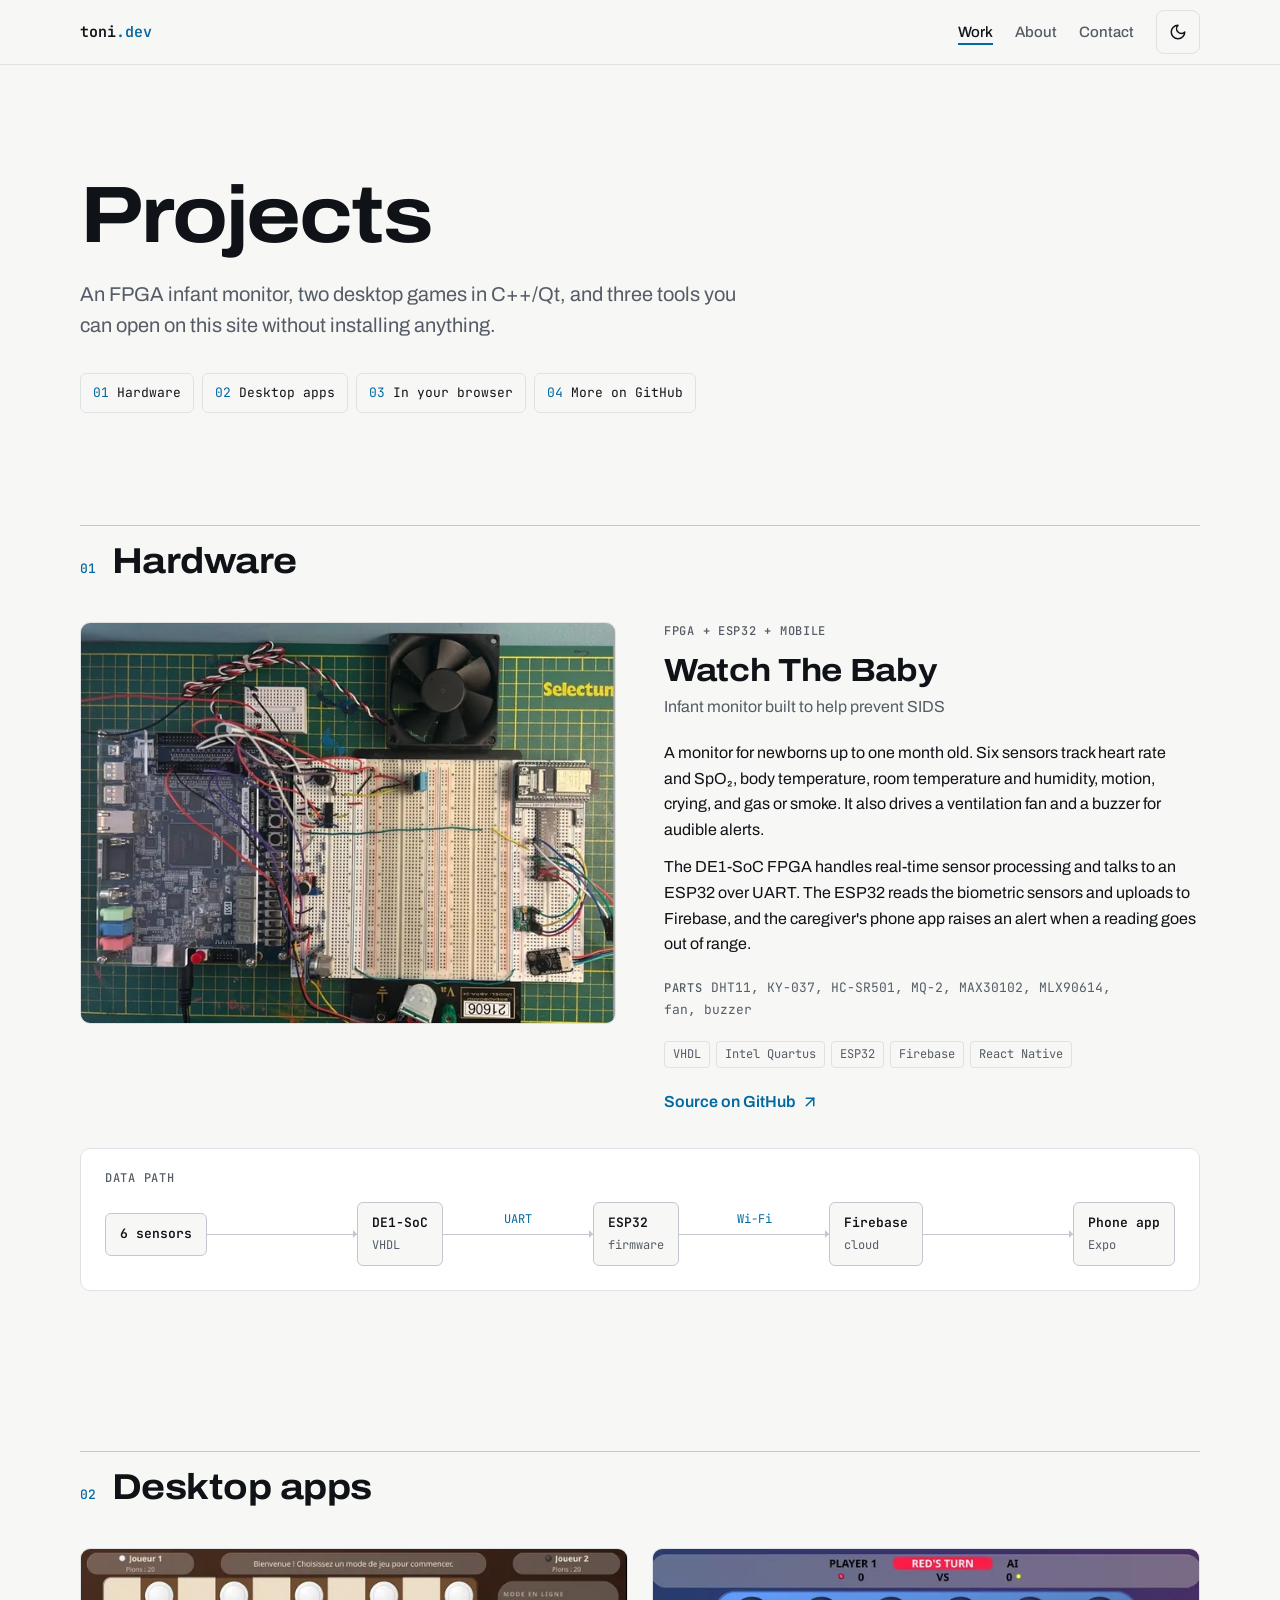
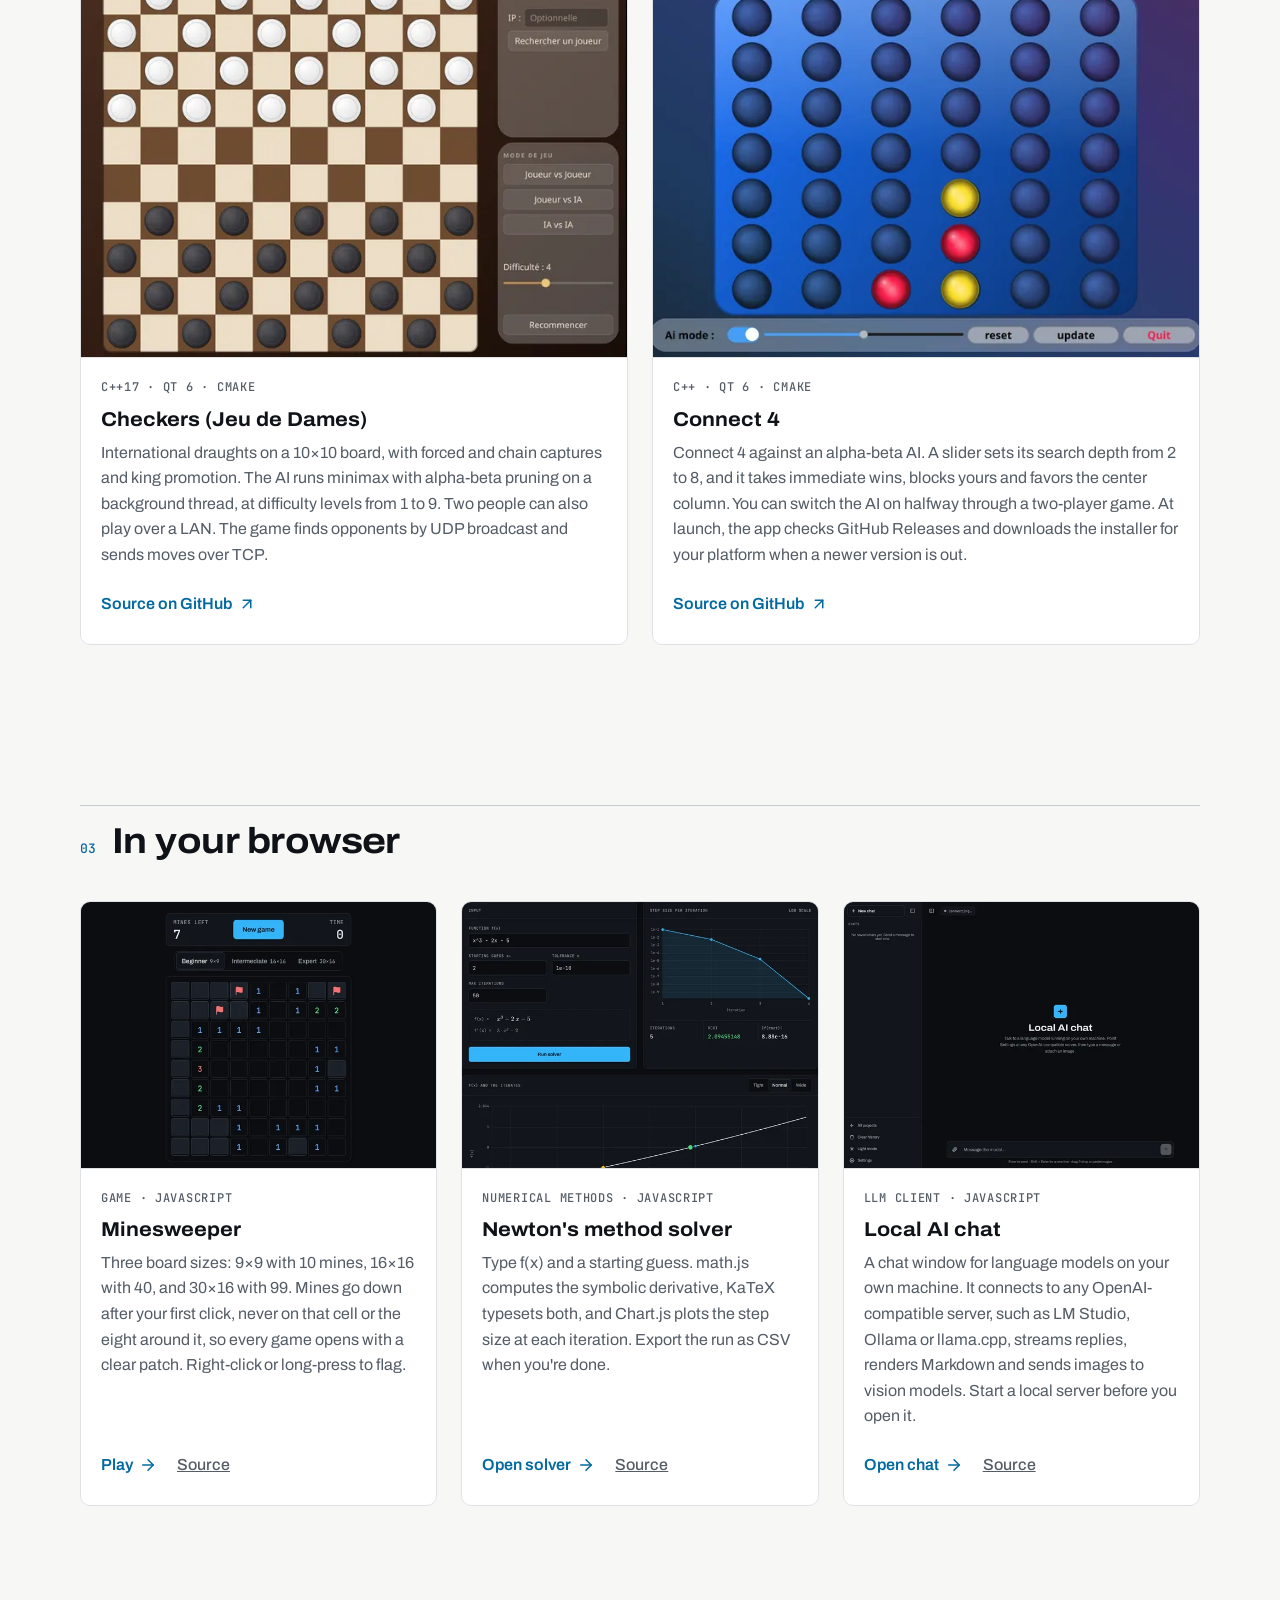
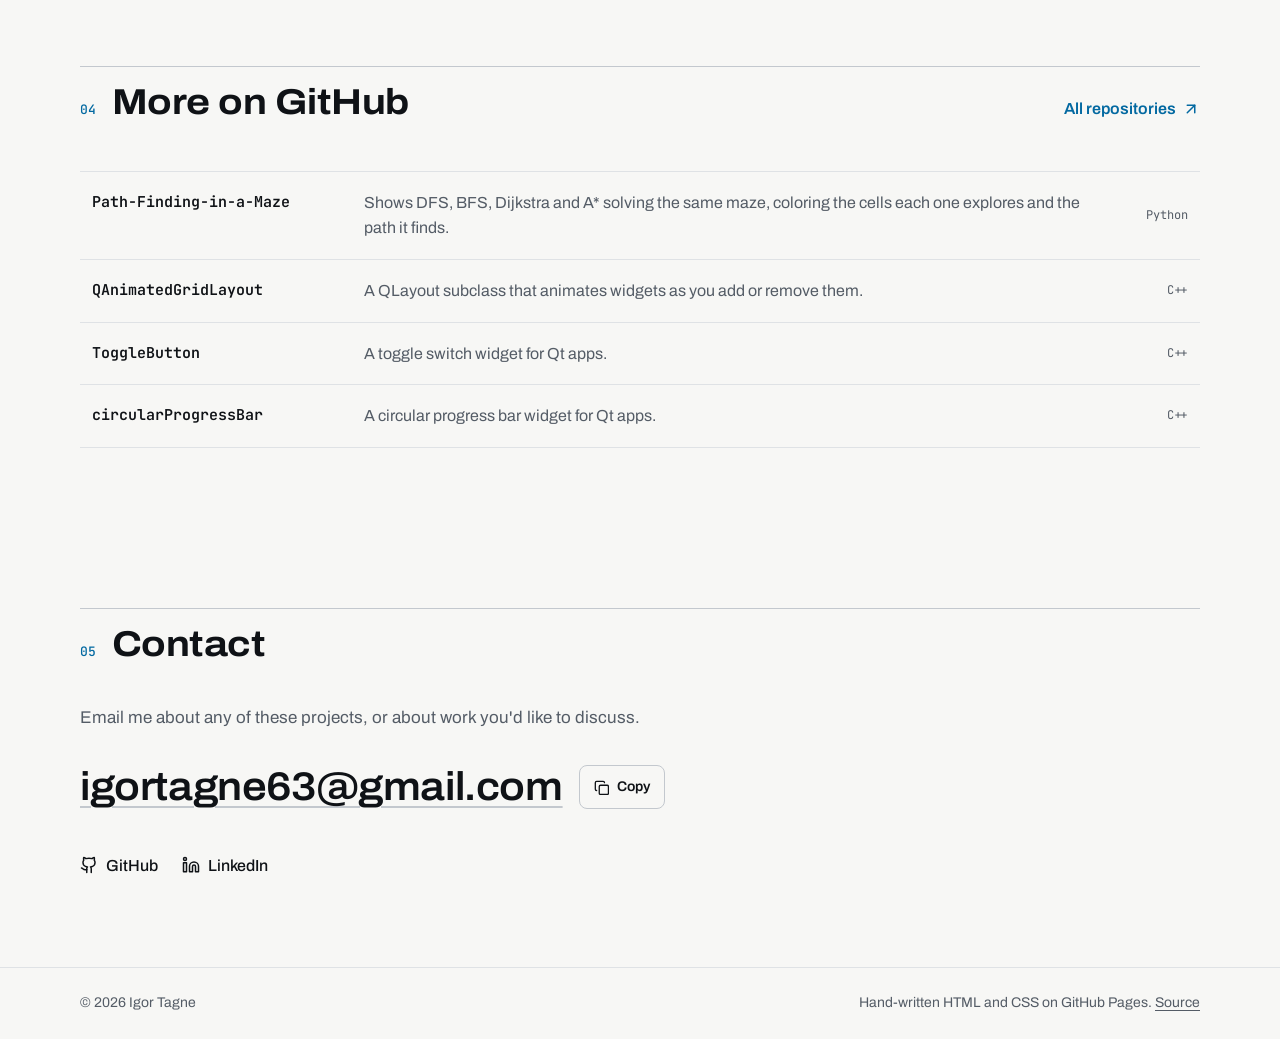
==== commit a69f71c6: "matching themes across projects" ====
--- a/projets/index.html
+++ b/projets/index.html
@@ -179,15 +179,15 @@
         <article class="card">
           <figure class="media">
             <img src="../Images/projects/minesweeper-640.webp"
-                 srcset="../Images/projects/minesweeper-640.webp 640w, ../Images/projects/minesweeper-lg.webp 1067w"
+                 srcset="../Images/projects/minesweeper-640.webp 640w, ../Images/projects/minesweeper-lg.webp 800w"
                  sizes="(min-width: 1200px) 352px, (min-width: 1024px) 30vw, (min-width: 720px) 45vw, 100vw"
-                 width="1067" height="800" loading="lazy" decoding="async"
-                 alt="Minesweeper on the 9×9 beginner board, with a mine counter, a New Game button and a timer">
+                 width="800" height="600" loading="lazy" decoding="async"
+                 alt="Minesweeper mid-game on the 9×9 board, with numbers, three flags, a mines-left counter and a timer">
           </figure>
           <div class="card-body">
             <p class="label">Game · JavaScript</p>
             <h3><a class="card-link" href="minesweeper_game.html">Minesweeper</a></h3>
-            <p>Three board sizes: 9×9 with 10 mines, 16×16 with 40, and 30×16 with 99. Mines go down after your first click, never on that cell or the eight around it, so every game opens with a clear patch. Right-click to flag.</p>
+            <p>Three board sizes: 9×9 with 10 mines, 16×16 with 40, and 30×16 with 99. Mines go down after your first click, never on that cell or the eight around it, so every game opens with a clear patch. Right-click or long-press to flag.</p>
             <div class="card-actions">
               <span class="link-arrow">Play <svg class="icon icon-arrow" aria-hidden="true" focusable="false"><use href="#i-arrow-right"/></svg></span>
               <a class="secondary" href="https://github.com/TONI7008/toni7008.github.io/blob/main/projets/minesweeper_game.html" target="_blank" rel="noopener noreferrer">Source</a>
@@ -199,15 +199,15 @@
         <article class="card">
           <figure class="media">
             <img src="../Images/projects/newton-solver-640.webp"
-                 srcset="../Images/projects/newton-solver-640.webp 640w, ../Images/projects/newton-solver-lg.webp 1067w"
+                 srcset="../Images/projects/newton-solver-640.webp 640w, ../Images/projects/newton-solver-lg.webp 1120w"
                  sizes="(min-width: 1200px) 352px, (min-width: 1024px) 30vw, (min-width: 720px) 45vw, 100vw"
-                 width="1067" height="800" loading="lazy" decoding="async"
-                 alt="Newton Solver with a function, initial guess, tolerance and the typeset f(x) and its derivative">
+                 width="1120" height="840" loading="lazy" decoding="async"
+                 alt="Newton solver after a run on x³ − 2x − 5: inputs, a step-size chart on a log scale, the root 2.09455148 and a plot of f(x)">
           </figure>
           <div class="card-body">
             <p class="label">Numerical methods · JavaScript</p>
             <h3><a class="card-link" href="root_solver_newton.html">Newton's method solver</a></h3>
-            <p>Type f(x) and a starting guess. math.js computes the symbolic derivative, KaTeX typesets both, and Chart.js plots the error at each iteration. Export the run as CSV when you're done.</p>
+            <p>Type f(x) and a starting guess. math.js computes the symbolic derivative, KaTeX typesets both, and Chart.js plots the step size at each iteration. Export the run as CSV when you're done.</p>
             <div class="card-actions">
               <span class="link-arrow">Open solver <svg class="icon icon-arrow" aria-hidden="true" focusable="false"><use href="#i-arrow-right"/></svg></span>
               <a class="secondary" href="https://github.com/TONI7008/toni7008.github.io/blob/main/projets/root_solver_newton.html" target="_blank" rel="noopener noreferrer">Source</a>
@@ -219,10 +219,10 @@
         <article class="card">
           <figure class="media">
             <img src="../Images/projects/local-ai-chat-640.webp"
-                 srcset="../Images/projects/local-ai-chat-640.webp 640w, ../Images/projects/local-ai-chat-lg.webp 1000w"
+                 srcset="../Images/projects/local-ai-chat-640.webp 640w, ../Images/projects/local-ai-chat-lg.webp 1280w"
                  sizes="(min-width: 1200px) 352px, (min-width: 1024px) 30vw, (min-width: 720px) 45vw, 100vw"
-                 width="1000" height="750" loading="lazy" decoding="async"
-                 alt="Local AI Chat start screen with a message box and a prompt to attach an image">
+                 width="1280" height="960" loading="lazy" decoding="async"
+                 alt="Local AI chat start screen, with saved chats in a sidebar and a message box">
           </figure>
           <div class="card-body">
             <p class="label">LLM client · JavaScript</p>
--- a/assets/site.css
+++ b/assets/site.css
@@ -14,6 +14,9 @@
   --accent-hover: #075985;
   --accent-ink: #ffffff;
   --accent-soft: rgb(3 105 161 / 0.08);
+  --ok: #15803d;
+  --warn: #b45309;
+  --danger: #b91c1c;
 
   --font-sans: "Archivo", system-ui, -apple-system, "Segoe UI", Roboto, sans-serif;
   --font-mono: "JetBrains Mono", ui-monospace, SFMono-Regular, Menlo, Consolas, monospace;
@@ -39,6 +42,9 @@
     --accent-hover: #6ccaff;
     --accent-ink: #04121c;
     --accent-soft: rgb(53 180 249 / 0.1);
+    --ok: #4ade80;
+    --warn: #fbbf24;
+    --danger: #f87171;
     color-scheme: dark;
   }
 }
@@ -54,6 +60,9 @@
   --accent-hover: #6ccaff;
   --accent-ink: #04121c;
   --accent-soft: rgb(53 180 249 / 0.1);
+  --ok: #4ade80;
+  --warn: #fbbf24;
+  --danger: #f87171;
   color-scheme: dark;
 }
 
@@ -795,6 +804,79 @@
 }
 .site-footer a { text-underline-offset: 3px; }
 
+/* ---------- Tool pages (Minesweeper, Newton solver) ---------- */
+.app-head { padding-top: 40px; padding-bottom: 32px; }
+@media (min-width: 960px) { .app-head { padding-top: 56px; } }
+
+.crumbs {
+  display: flex;
+  flex-wrap: wrap;
+  gap: 4px 8px;
+  font-family: var(--font-mono);
+  font-size: 0.8125rem;
+  color: var(--muted);
+}
+.crumbs a { text-underline-offset: 3px; }
+.crumbs [aria-current] { color: var(--text); }
+
+.app-head h1 {
+  margin-top: 20px;
+  font-size: clamp(2.25rem, 1.5rem + 3vw, 3.5rem);
+  font-stretch: 112%;
+  letter-spacing: -0.02em;
+  line-height: 1;
+}
+.app-head .lede { margin-top: 16px; font-size: 1.0625rem; }
+.app-head .link-arrow { margin-top: 8px; }
+
+.panel {
+  border: 1px solid var(--line);
+  border-radius: var(--radius);
+  background: var(--surface);
+}
+.panel-head {
+  display: flex;
+  flex-wrap: wrap;
+  align-items: center;
+  justify-content: space-between;
+  gap: 8px 16px;
+  min-height: 52px;
+  padding: 10px 20px;
+  border-bottom: 1px solid var(--line);
+}
+.panel-body { padding: 20px; }
+
+/* Segmented control: a row of toggle buttons with aria-pressed. */
+.segmented {
+  display: inline-flex;
+  flex-wrap: wrap;
+  gap: 4px;
+  padding: 3px;
+  border: 1px solid var(--line);
+  border-radius: 8px;
+  background: var(--bg);
+}
+.segmented button {
+  min-height: 36px;
+  padding: 0 12px;
+  border-radius: 6px;
+  color: var(--muted);
+  font-size: 0.875rem;
+  font-weight: 500;
+  transition: background-color 150ms ease, color 150ms ease;
+}
+.segmented button[aria-pressed="true"] {
+  background: var(--surface);
+  color: var(--text);
+  box-shadow: 0 0 0 1px var(--line-strong);
+}
+.segmented small {
+  margin-left: 6px;
+  font-family: var(--font-mono);
+  font-size: 0.75rem;
+  color: var(--muted);
+}
+
 /* ---------- Hover: precise pointers only ---------- */
 @media (hover: hover) and (pointer: fine) {
   .nav-links a:hover { color: var(--text); }
@@ -817,6 +899,8 @@
   .email:hover { text-decoration-color: var(--accent); }
   .copy-btn:hover { border-color: var(--text); }
   .elsewhere a:hover { color: var(--accent); }
+  .crumbs a:hover { color: var(--text); }
+  .segmented button:not([aria-pressed="true"]):hover { color: var(--text); }
 }
 
 /* ---------- Reduced motion: keep fades, drop movement ---------- */
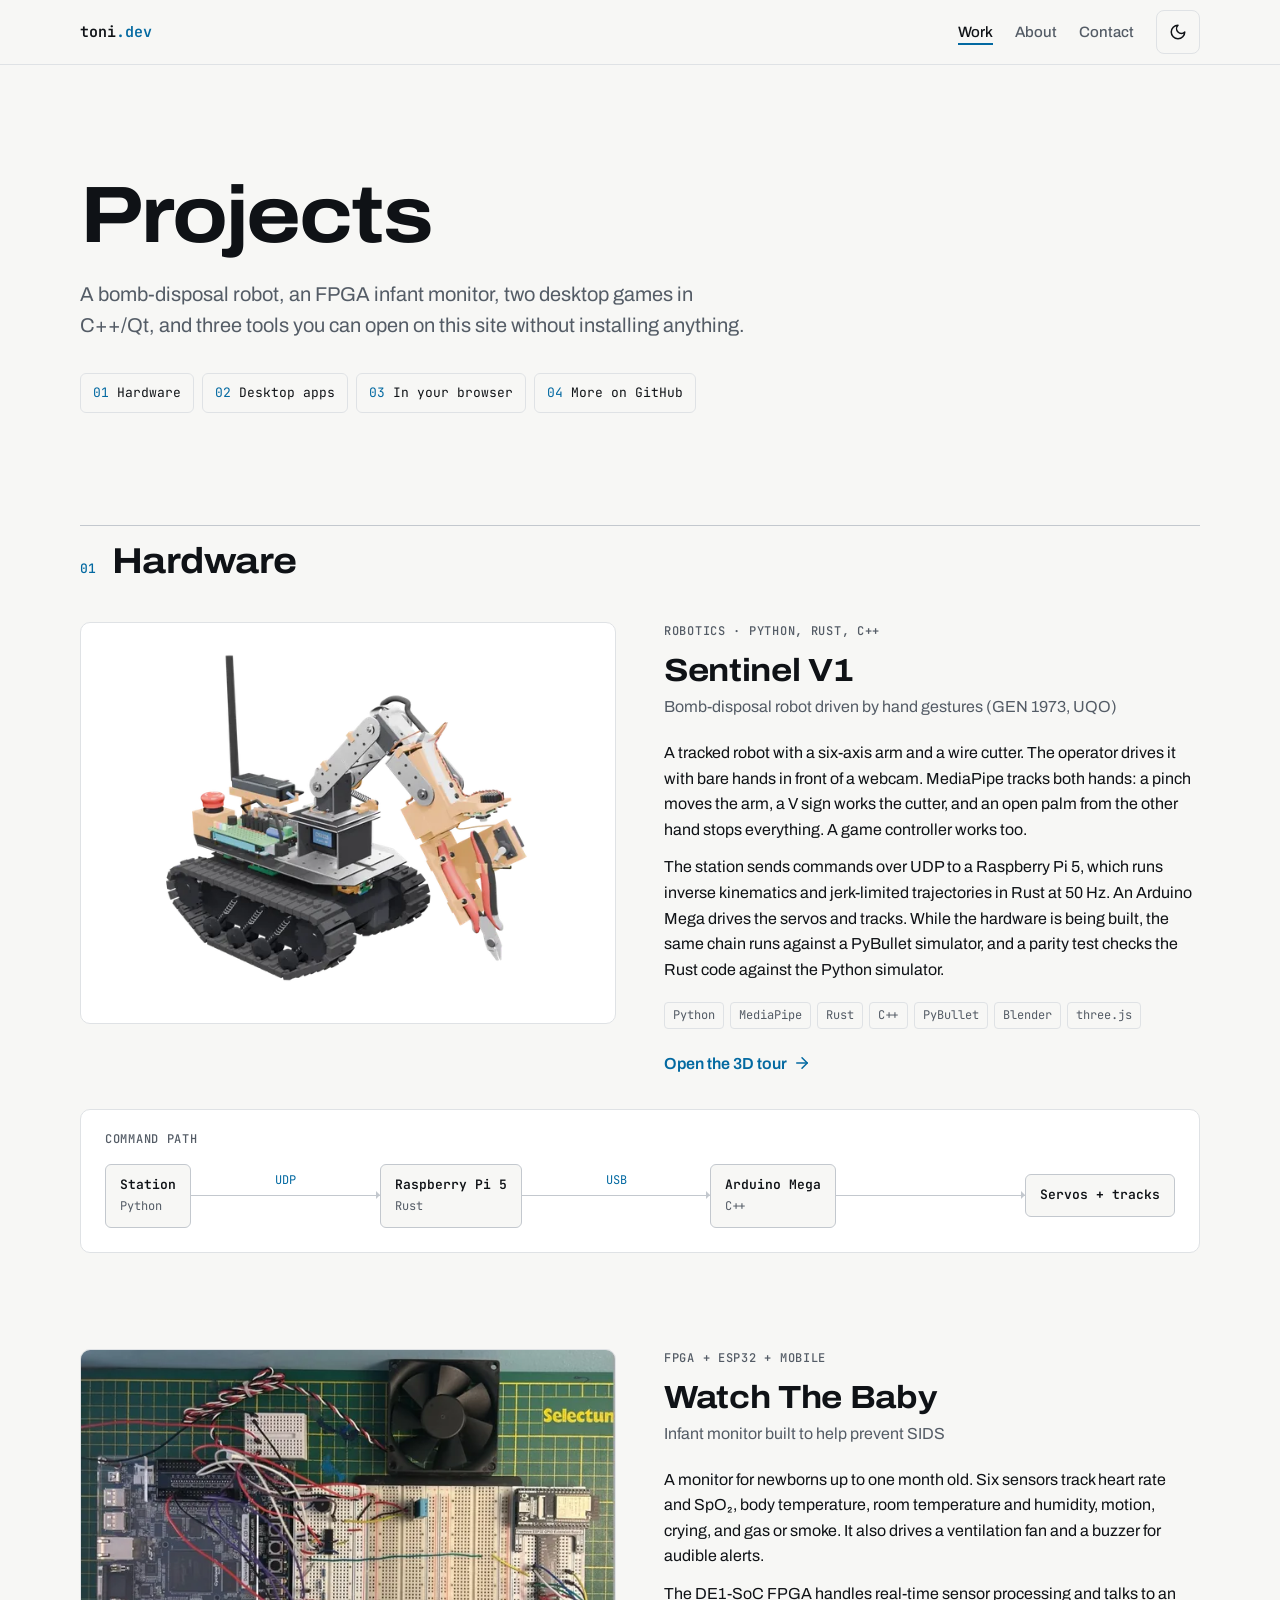
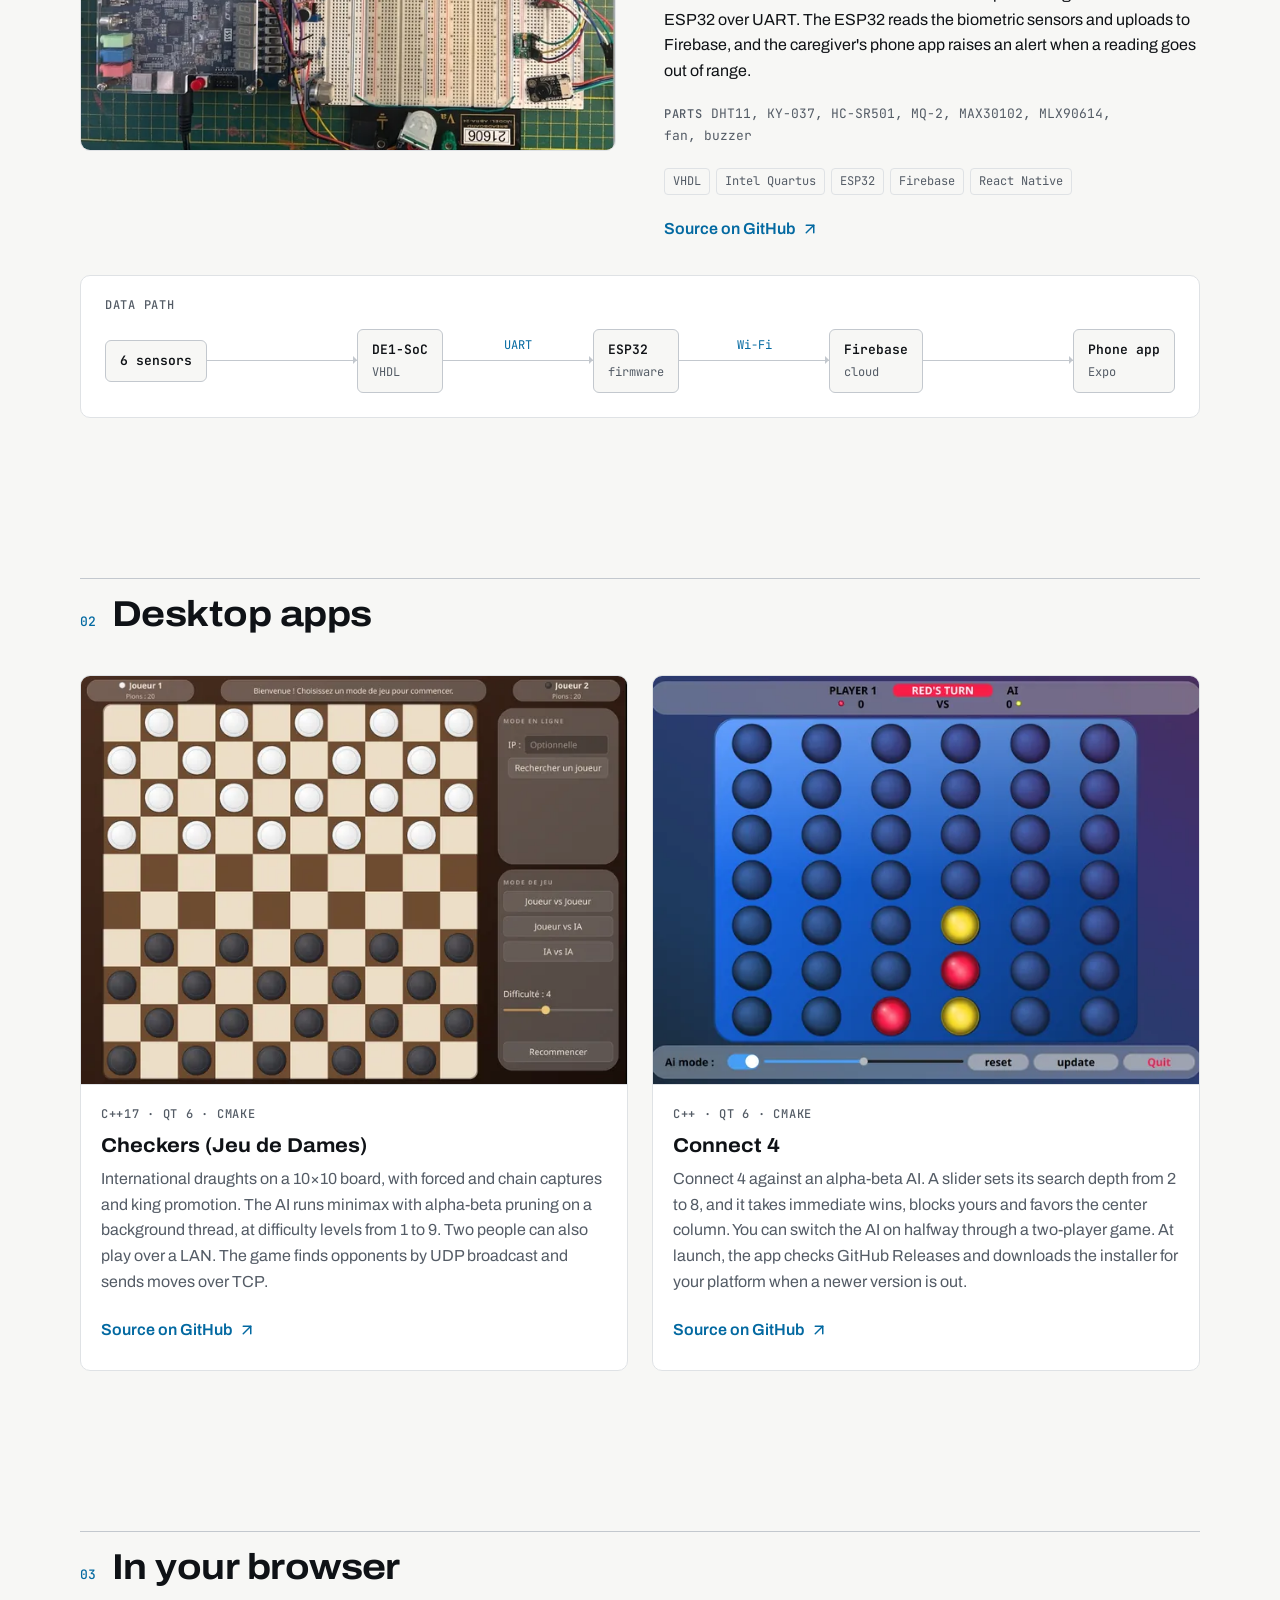
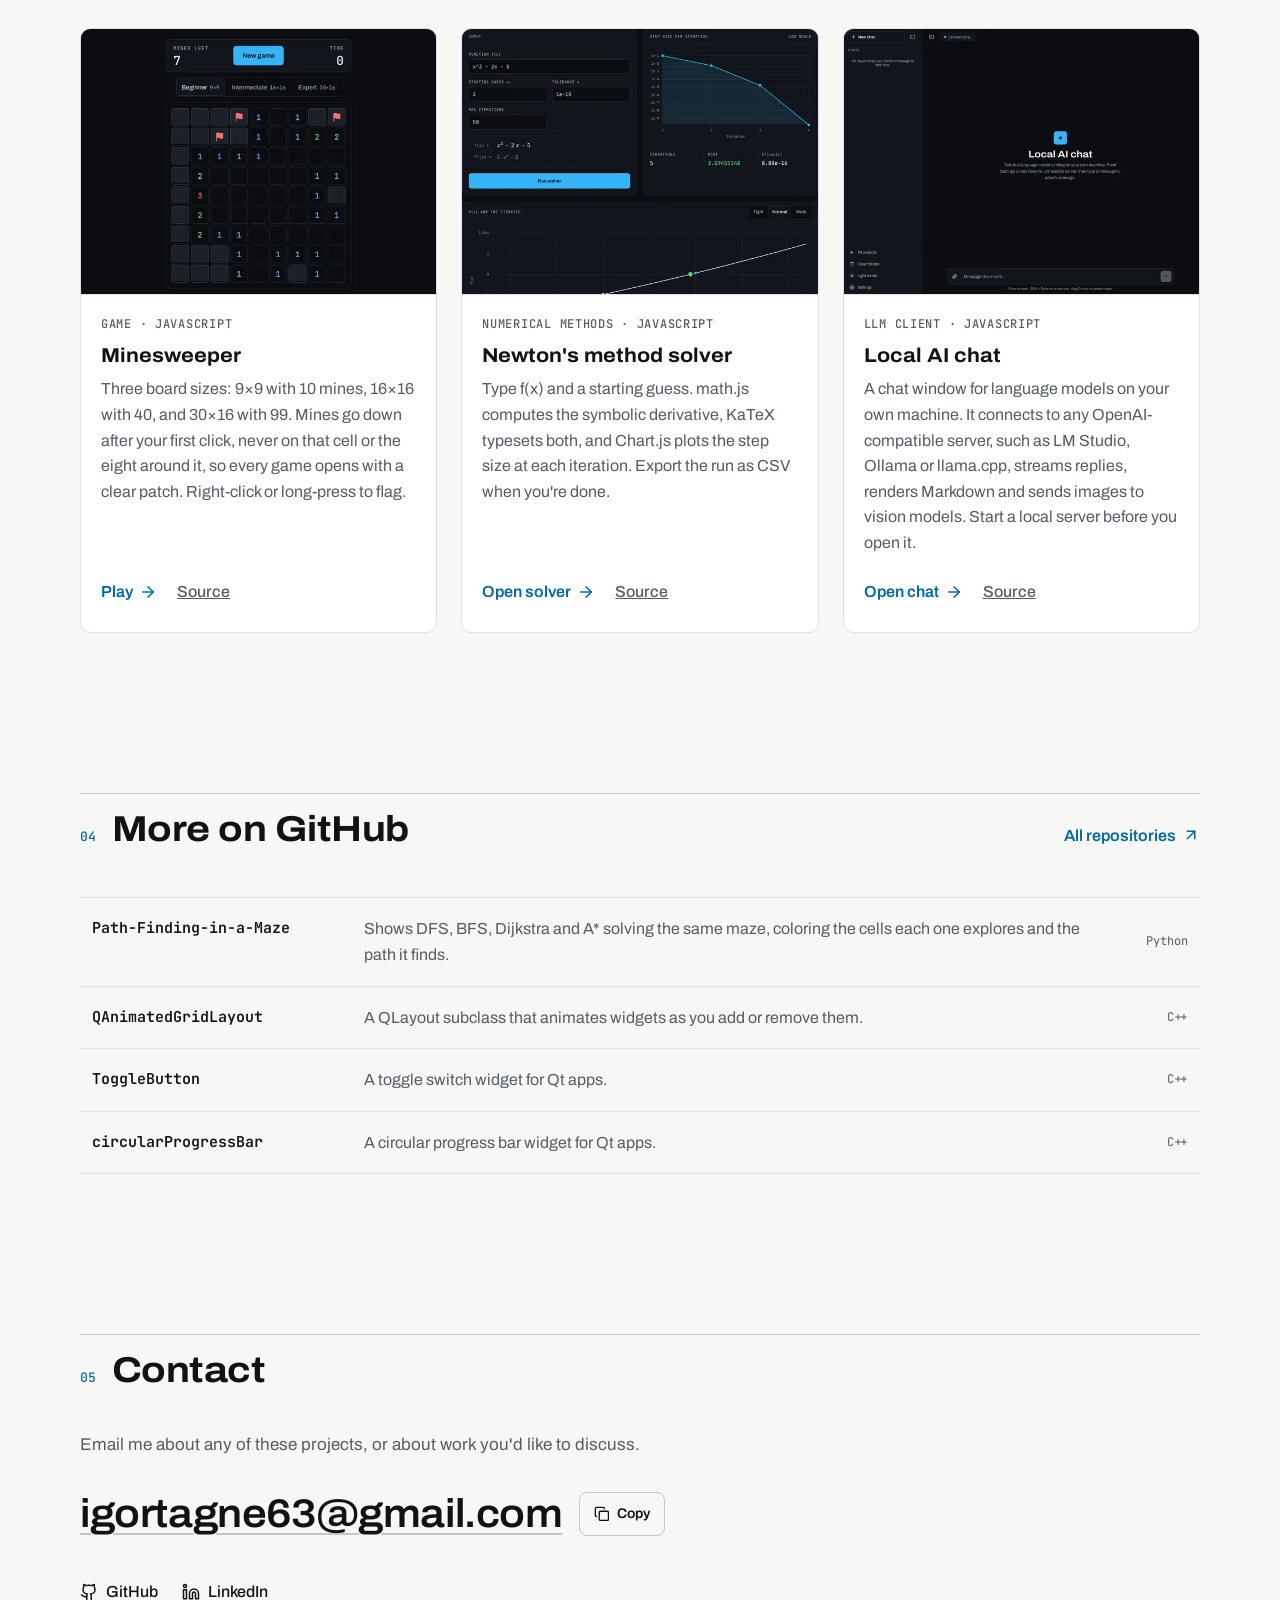
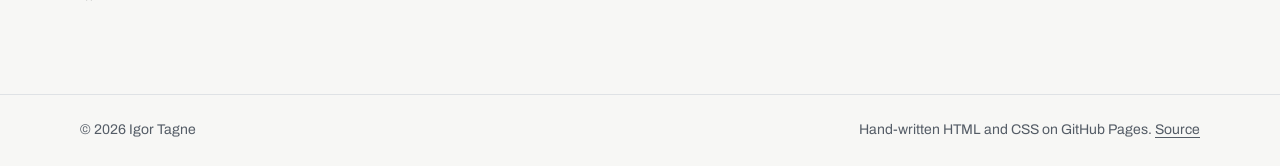
==== commit 977cb8bf: "adding sentinel_V1 project" ====
--- a/projets/index.html
+++ b/projets/index.html
@@ -4,13 +4,13 @@
 <meta charset="utf-8">
 <meta name="viewport" content="width=device-width, initial-scale=1, viewport-fit=cover">
 <title>Projects · Igor Tagne</title>
-<meta name="description" content="Projects by Igor Tagne: an FPGA infant monitor, checkers and Connect 4 in C++/Qt, and three tools that run in the browser.">
+<meta name="description" content="Projects by Igor Tagne: a bomb-disposal robot driven by hand gestures, an FPGA infant monitor, checkers and Connect 4 in C++/Qt, and three tools that run in the browser.">
 <meta name="color-scheme" content="light dark">
 <meta name="theme-color" content="#f7f7f5" media="(prefers-color-scheme: light)">
 <meta name="theme-color" content="#0b0d10" media="(prefers-color-scheme: dark)">
 <meta property="og:type" content="website">
 <meta property="og:title" content="Projects · Igor Tagne">
-<meta property="og:description" content="An FPGA infant monitor, board-game AIs in C++/Qt, and tools that run in the browser.">
+<meta property="og:description" content="A gesture-controlled bomb-disposal robot, an FPGA infant monitor, board-game AIs in C++/Qt, and tools that run in the browser.">
 <link rel="icon" href="../assets/favicon.svg" type="image/svg+xml">
 <script>
   // Set the theme before first paint so the page never flashes the wrong one.
@@ -46,11 +46,11 @@
 
 <header class="site-header">
   <div class="wrap nav">
-    <a class="brand" href="../" translate="no">toni<span>.dev</span></a>
+    <a class="brand" href="../index.html" translate="no">toni<span>.dev</span></a>
     <nav aria-label="Main">
       <ul class="nav-links" role="list">
-        <li><a href="./" aria-current="page">Work</a></li>
-        <li><a href="../#about">About</a></li>
+        <li><a href="index.html" aria-current="page">Work</a></li>
+        <li><a href="../index.html#about">About</a></li>
         <li><a href="#contact">Contact</a></li>
       </ul>
     </nav>
@@ -65,7 +65,7 @@
 
   <section class="page-hero wrap" aria-labelledby="page-title">
     <h1 id="page-title" class="hero-in">Projects</h1>
-    <p class="lede hero-in" style="--i:1">An FPGA infant monitor, two desktop games in C++/Qt, and three tools you can open on this site without installing anything.</p>
+    <p class="lede hero-in" style="--i:1">A bomb-disposal robot, an FPGA infant monitor, two desktop games in C++/Qt, and three tools you can open on this site without installing anything.</p>
     <nav class="toc hero-in" style="--i:2" aria-label="On this page">
       <a href="#hardware"><span>01</span>Hardware</a>
       <a href="#desktop"><span>02</span>Desktop apps</a>
@@ -79,6 +79,42 @@
       <span class="section-num">01</span>
       <h2 id="hardware-title">Hardware</h2>
     </div>
+
+    <article class="feature reveal" aria-labelledby="sentinel-title">
+      <figure class="media">
+        <img src="../Images/projects/sentinel-v1-640.webp"
+             srcset="../Images/projects/sentinel-v1-640.webp 640w, ../Images/projects/sentinel-v1-lg.webp 1200w"
+             sizes="(min-width: 1200px) 536px, (min-width: 900px) 45vw, 100vw"
+             width="1200" height="900" decoding="async"
+             alt="Render of Sentinel V1: a tracked chassis with the electronics, an emergency stop and a radio antenna, and a six-axis arm ending in a wire cutter">
+      </figure>
+      <div>
+        <p class="label">Robotics · Python, Rust, C++</p>
+        <h3 id="sentinel-title">Sentinel V1</h3>
+        <p class="sub">Bomb-disposal robot driven by hand gestures (GEN 1973, UQO)</p>
+        <p class="desc">A tracked robot with a six-axis arm and a wire cutter. The operator drives it with bare hands in front of a webcam. MediaPipe tracks both hands: a pinch moves the arm, a V sign works the cutter, and an open palm from the other hand stops everything. A game controller works too.</p>
+        <p class="desc">The station sends commands over UDP to a Raspberry Pi 5, which runs inverse kinematics and jerk-limited trajectories in Rust at 50 Hz. An Arduino Mega drives the servos and tracks. While the hardware is being built, the same chain runs against a PyBullet simulator, and a parity test checks the Rust code against the Python simulator.</p>
+        <ul class="tags" role="list" translate="no">
+          <li>Python</li><li>MediaPipe</li><li>Rust</li><li>C++</li><li>PyBullet</li><li>Blender</li><li>three.js</li>
+        </ul>
+        <a class="link-arrow" href="sentinel_v1/index.html">
+          Open the 3D tour
+          <svg class="icon icon-arrow" aria-hidden="true" focusable="false"><use href="#i-arrow-right"/></svg>
+        </a>
+      </div>
+      <div class="chain-wrap">
+        <span class="label">Command path</span>
+        <div class="chain" role="img" aria-label="The operator station sends commands over UDP to the Raspberry Pi 5, which sends setpoints over USB to the Arduino Mega, which drives the arm servos and the tracks.">
+          <div class="node"><b>Station</b><small>Python</small></div>
+          <div class="link"><span>UDP</span></div>
+          <div class="node"><b>Raspberry Pi 5</b><small>Rust</small></div>
+          <div class="link"><span>USB</span></div>
+          <div class="node"><b>Arduino Mega</b><small>C++</small></div>
+          <div class="link"></div>
+          <div class="node"><b>Servos + tracks</b></div>
+        </div>
+      </div>
+    </article>
 
     <article class="feature reveal" aria-labelledby="wtb-title">
       <figure class="media">
--- a/assets/site.css
+++ b/assets/site.css
@@ -574,6 +574,8 @@
   .cards-3 { grid-template-columns: repeat(3, minmax(0, 1fr)); }
 }
 .feature + .cards { margin-top: 48px; }
+.feature + .feature { margin-top: 72px; }
+@media (min-width: 900px) { .feature + .feature { margin-top: 96px; } }
 
 .card {
   position: relative;
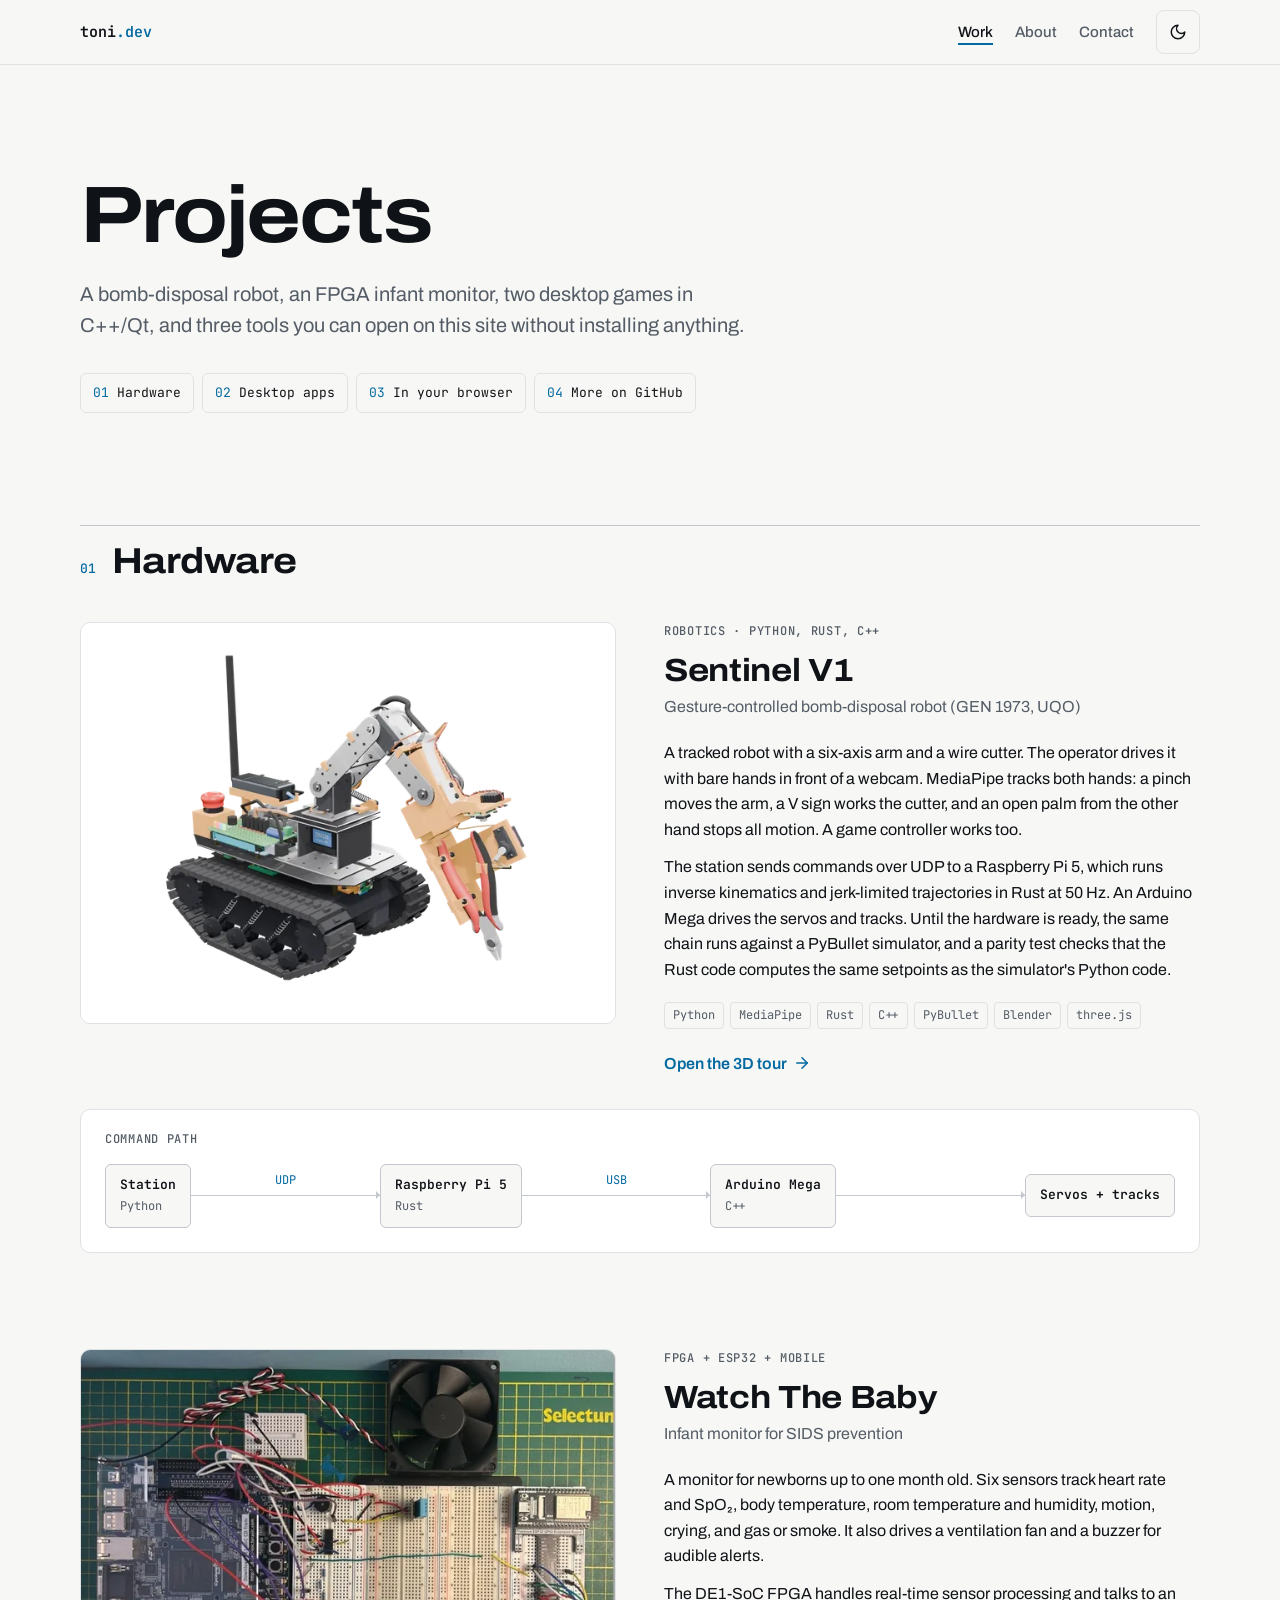
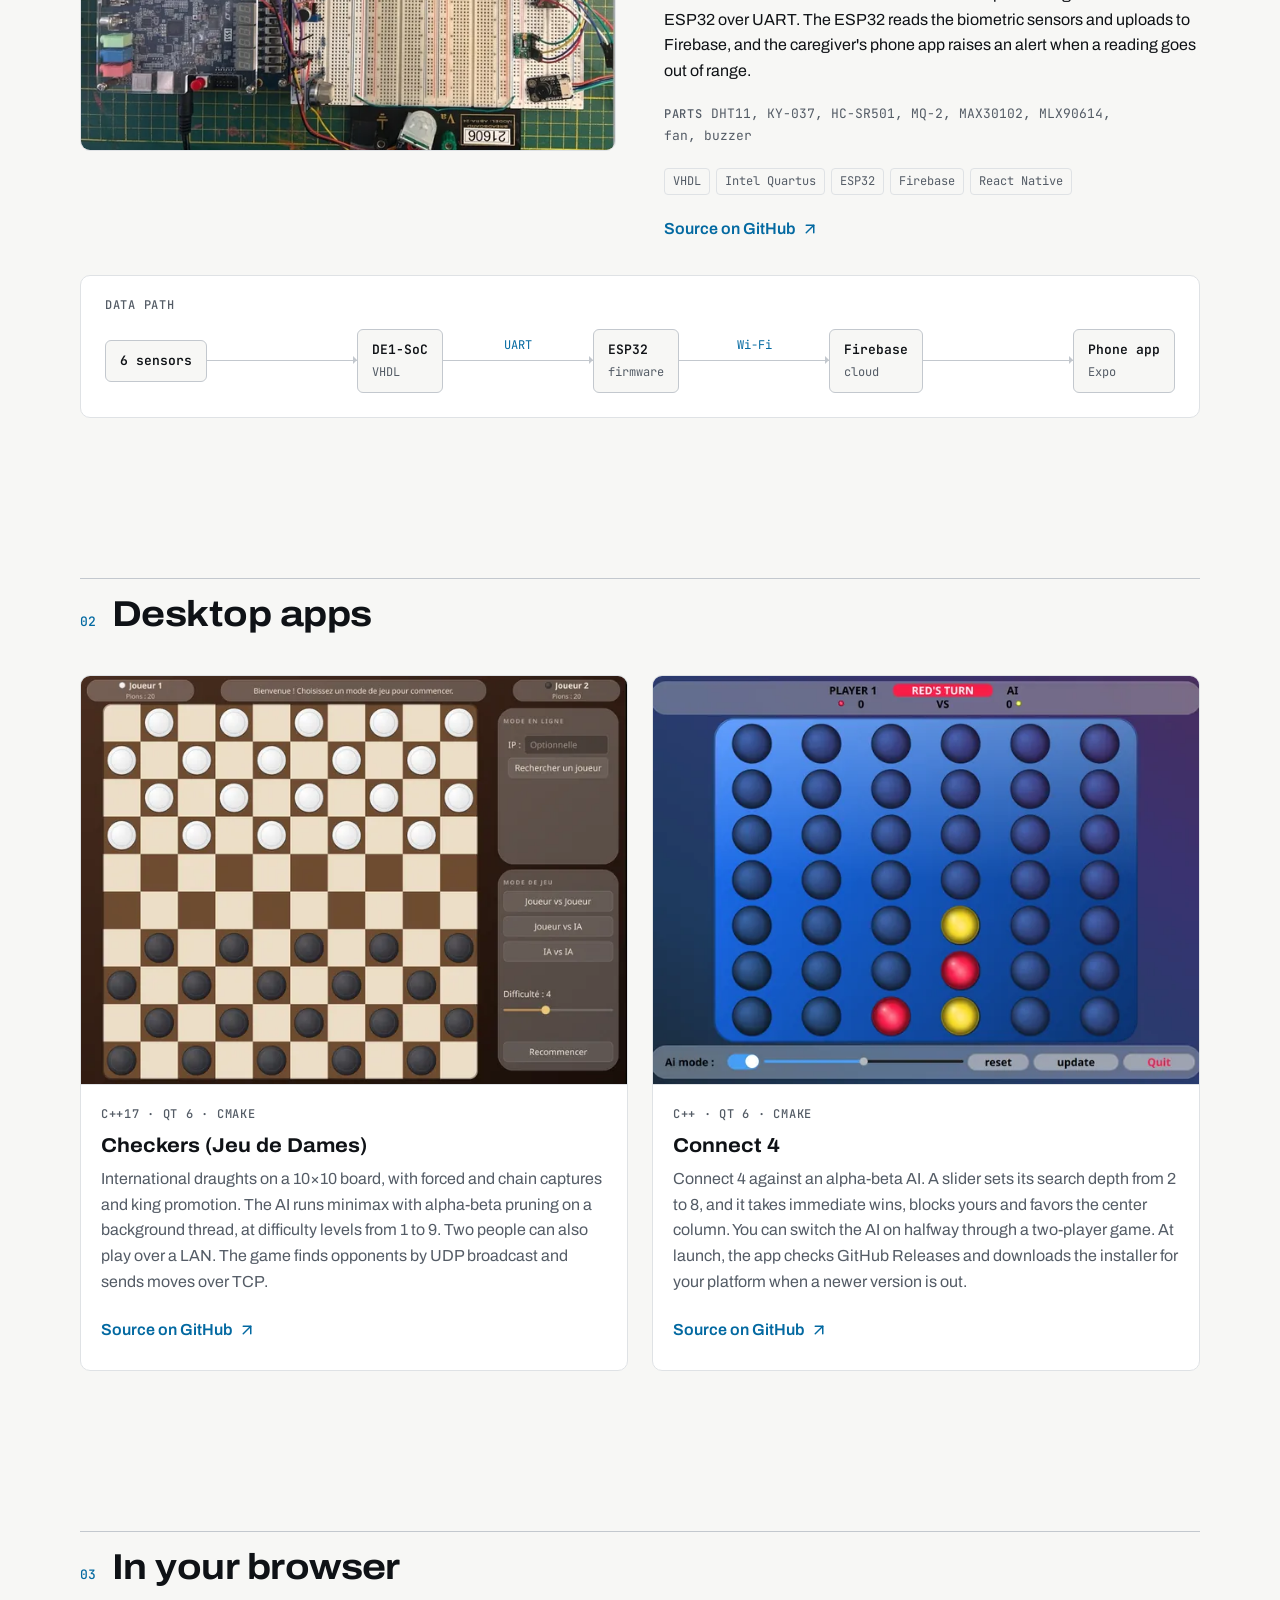
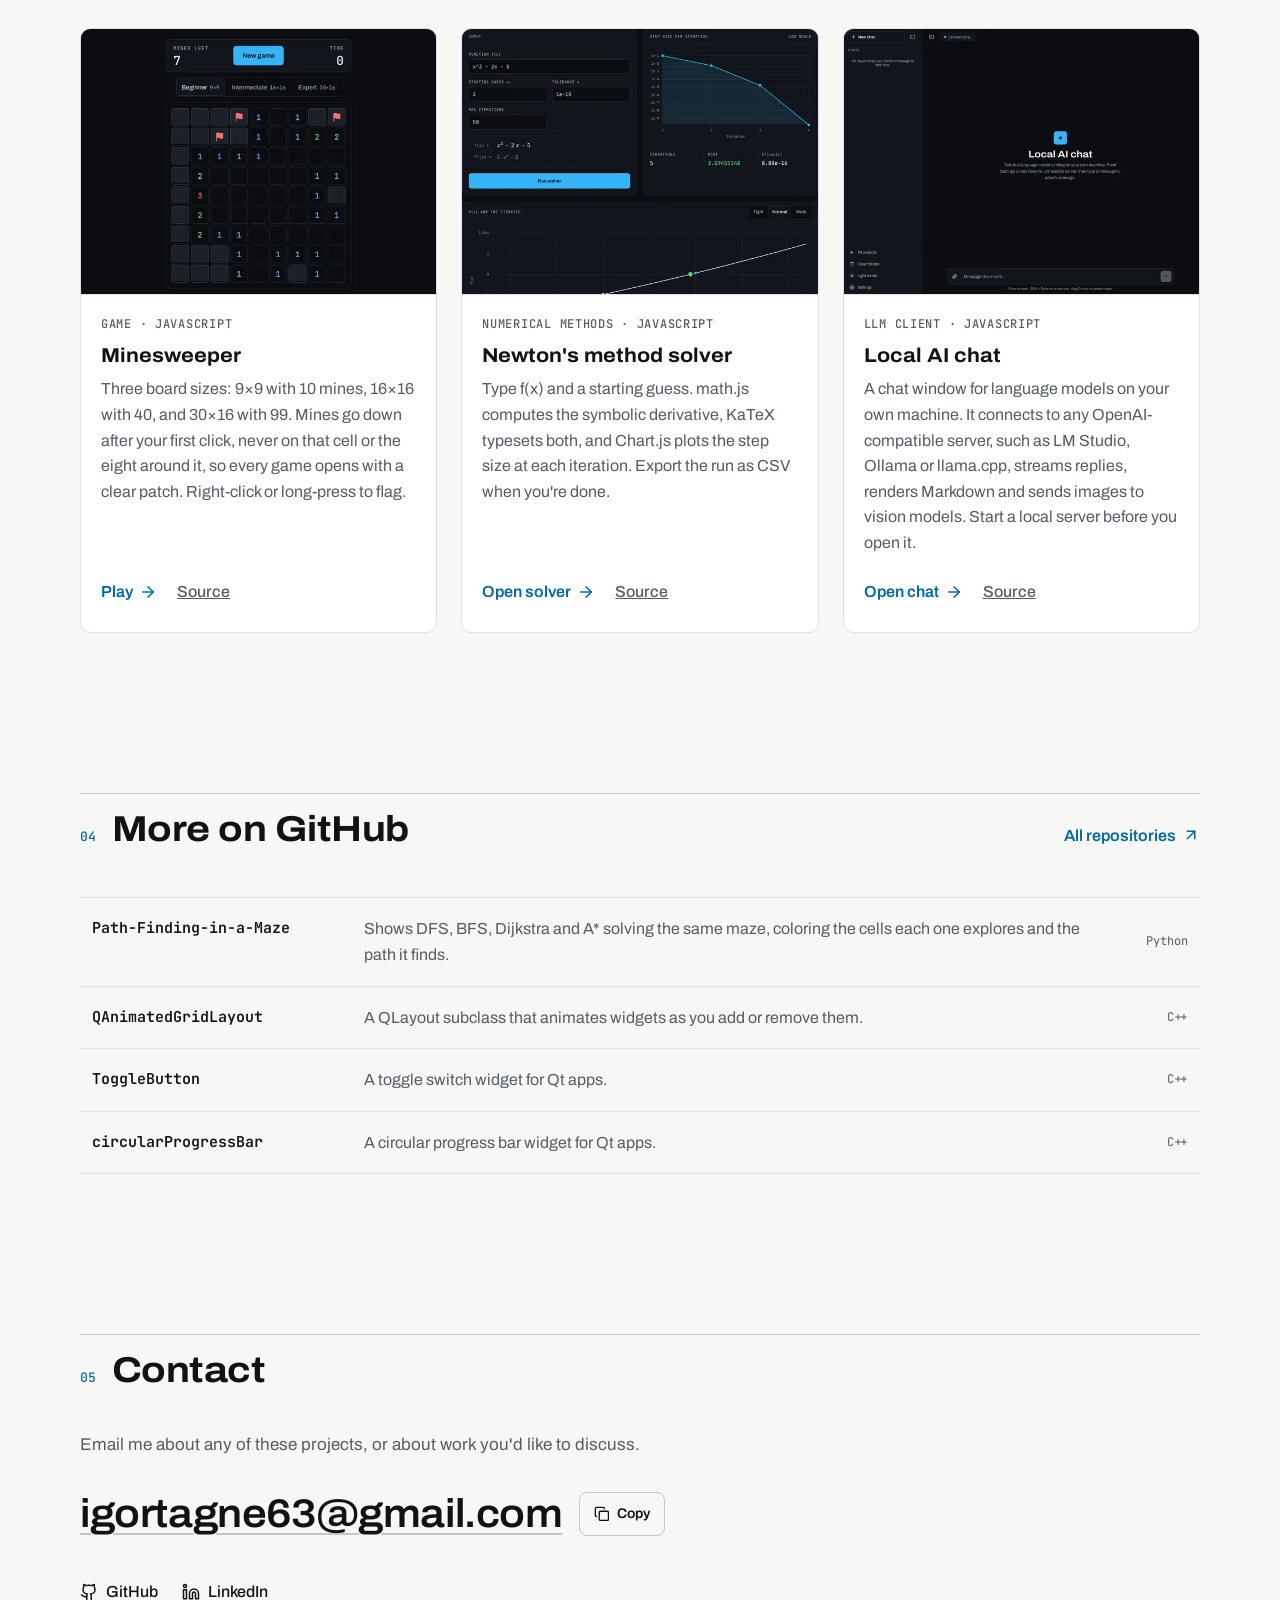
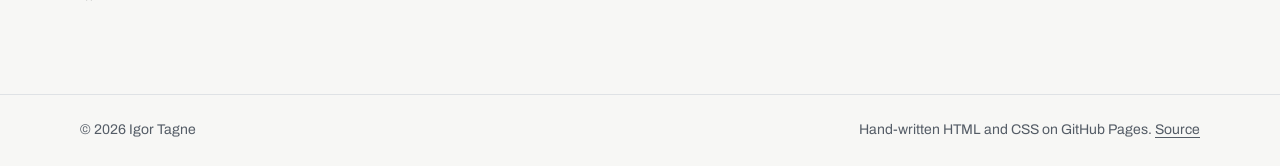
==== commit e9726536: "rewriting some things" ====
--- a/projets/index.html
+++ b/projets/index.html
@@ -4,7 +4,7 @@
 <meta charset="utf-8">
 <meta name="viewport" content="width=device-width, initial-scale=1, viewport-fit=cover">
 <title>Projects · Igor Tagne</title>
-<meta name="description" content="Projects by Igor Tagne: a bomb-disposal robot driven by hand gestures, an FPGA infant monitor, checkers and Connect 4 in C++/Qt, and three tools that run in the browser.">
+<meta name="description" content="Projects by Igor Tagne: a gesture-controlled bomb-disposal robot, an FPGA infant monitor, checkers and Connect 4 in C++/Qt, and three tools that run in the browser.">
 <meta name="color-scheme" content="light dark">
 <meta name="theme-color" content="#f7f7f5" media="(prefers-color-scheme: light)">
 <meta name="theme-color" content="#0b0d10" media="(prefers-color-scheme: dark)">
@@ -91,9 +91,9 @@
       <div>
         <p class="label">Robotics · Python, Rust, C++</p>
         <h3 id="sentinel-title">Sentinel V1</h3>
-        <p class="sub">Bomb-disposal robot driven by hand gestures (GEN 1973, UQO)</p>
-        <p class="desc">A tracked robot with a six-axis arm and a wire cutter. The operator drives it with bare hands in front of a webcam. MediaPipe tracks both hands: a pinch moves the arm, a V sign works the cutter, and an open palm from the other hand stops everything. A game controller works too.</p>
-        <p class="desc">The station sends commands over UDP to a Raspberry Pi 5, which runs inverse kinematics and jerk-limited trajectories in Rust at 50 Hz. An Arduino Mega drives the servos and tracks. While the hardware is being built, the same chain runs against a PyBullet simulator, and a parity test checks the Rust code against the Python simulator.</p>
+        <p class="sub">Gesture-controlled bomb-disposal robot (GEN 1973, UQO)</p>
+        <p class="desc">A tracked robot with a six-axis arm and a wire cutter. The operator drives it with bare hands in front of a webcam. MediaPipe tracks both hands: a pinch moves the arm, a V sign works the cutter, and an open palm from the other hand stops all motion. A game controller works too.</p>
+        <p class="desc">The station sends commands over UDP to a Raspberry Pi 5, which runs inverse kinematics and jerk-limited trajectories in Rust at 50 Hz. An Arduino Mega drives the servos and tracks. Until the hardware is ready, the same chain runs against a PyBullet simulator, and a parity test checks that the Rust code computes the same setpoints as the simulator's Python code.</p>
         <ul class="tags" role="list" translate="no">
           <li>Python</li><li>MediaPipe</li><li>Rust</li><li>C++</li><li>PyBullet</li><li>Blender</li><li>three.js</li>
         </ul>
@@ -104,7 +104,7 @@
       </div>
       <div class="chain-wrap">
         <span class="label">Command path</span>
-        <div class="chain" role="img" aria-label="The operator station sends commands over UDP to the Raspberry Pi 5, which sends setpoints over USB to the Arduino Mega, which drives the arm servos and the tracks.">
+        <div class="chain" role="img" aria-label="Command path: operator station to Raspberry Pi 5 over UDP, then to the Arduino Mega over USB, then to the servos and tracks.">
           <div class="node"><b>Station</b><small>Python</small></div>
           <div class="link"><span>UDP</span></div>
           <div class="node"><b>Raspberry Pi 5</b><small>Rust</small></div>
@@ -127,7 +127,7 @@
       <div>
         <p class="label">FPGA + ESP32 + mobile</p>
         <h3 id="wtb-title">Watch The Baby</h3>
-        <p class="sub">Infant monitor built to help prevent SIDS</p>
+        <p class="sub">Infant monitor for SIDS prevention</p>
         <p class="desc">A monitor for newborns up to one month old. Six sensors track heart rate and SpO₂, body temperature, room temperature and humidity, motion, crying, and gas or smoke. It also drives a ventilation fan and a buzzer for audible alerts.</p>
         <p class="desc">The DE1-SoC FPGA handles real-time sensor processing and talks to an ESP32 over UART. The ESP32 reads the biometric sensors and uploads to Firebase, and the caregiver's phone app raises an alert when a reading goes out of range.</p>
         <p class="parts" translate="no"><span class="label">Parts</span>DHT11, KY-037, HC-SR501, MQ-2, MAX30102, MLX90614, fan, buzzer</p>
@@ -141,7 +141,7 @@
       </div>
       <div class="chain-wrap">
         <span class="label">Data path</span>
-        <div class="chain" role="img" aria-label="Sensors feed the DE1-SoC FPGA, which sends data over UART to the ESP32, which uploads over Wi-Fi to Firebase, which feeds the phone app.">
+        <div class="chain" role="img" aria-label="Data path: sensors to the DE1-SoC FPGA, then to the ESP32 over UART, then over Wi-Fi to Firebase and the phone app.">
           <div class="node"><b>6 sensors</b></div>
           <div class="link"></div>
           <div class="node"><b>DE1-SoC</b><small>VHDL</small></div>
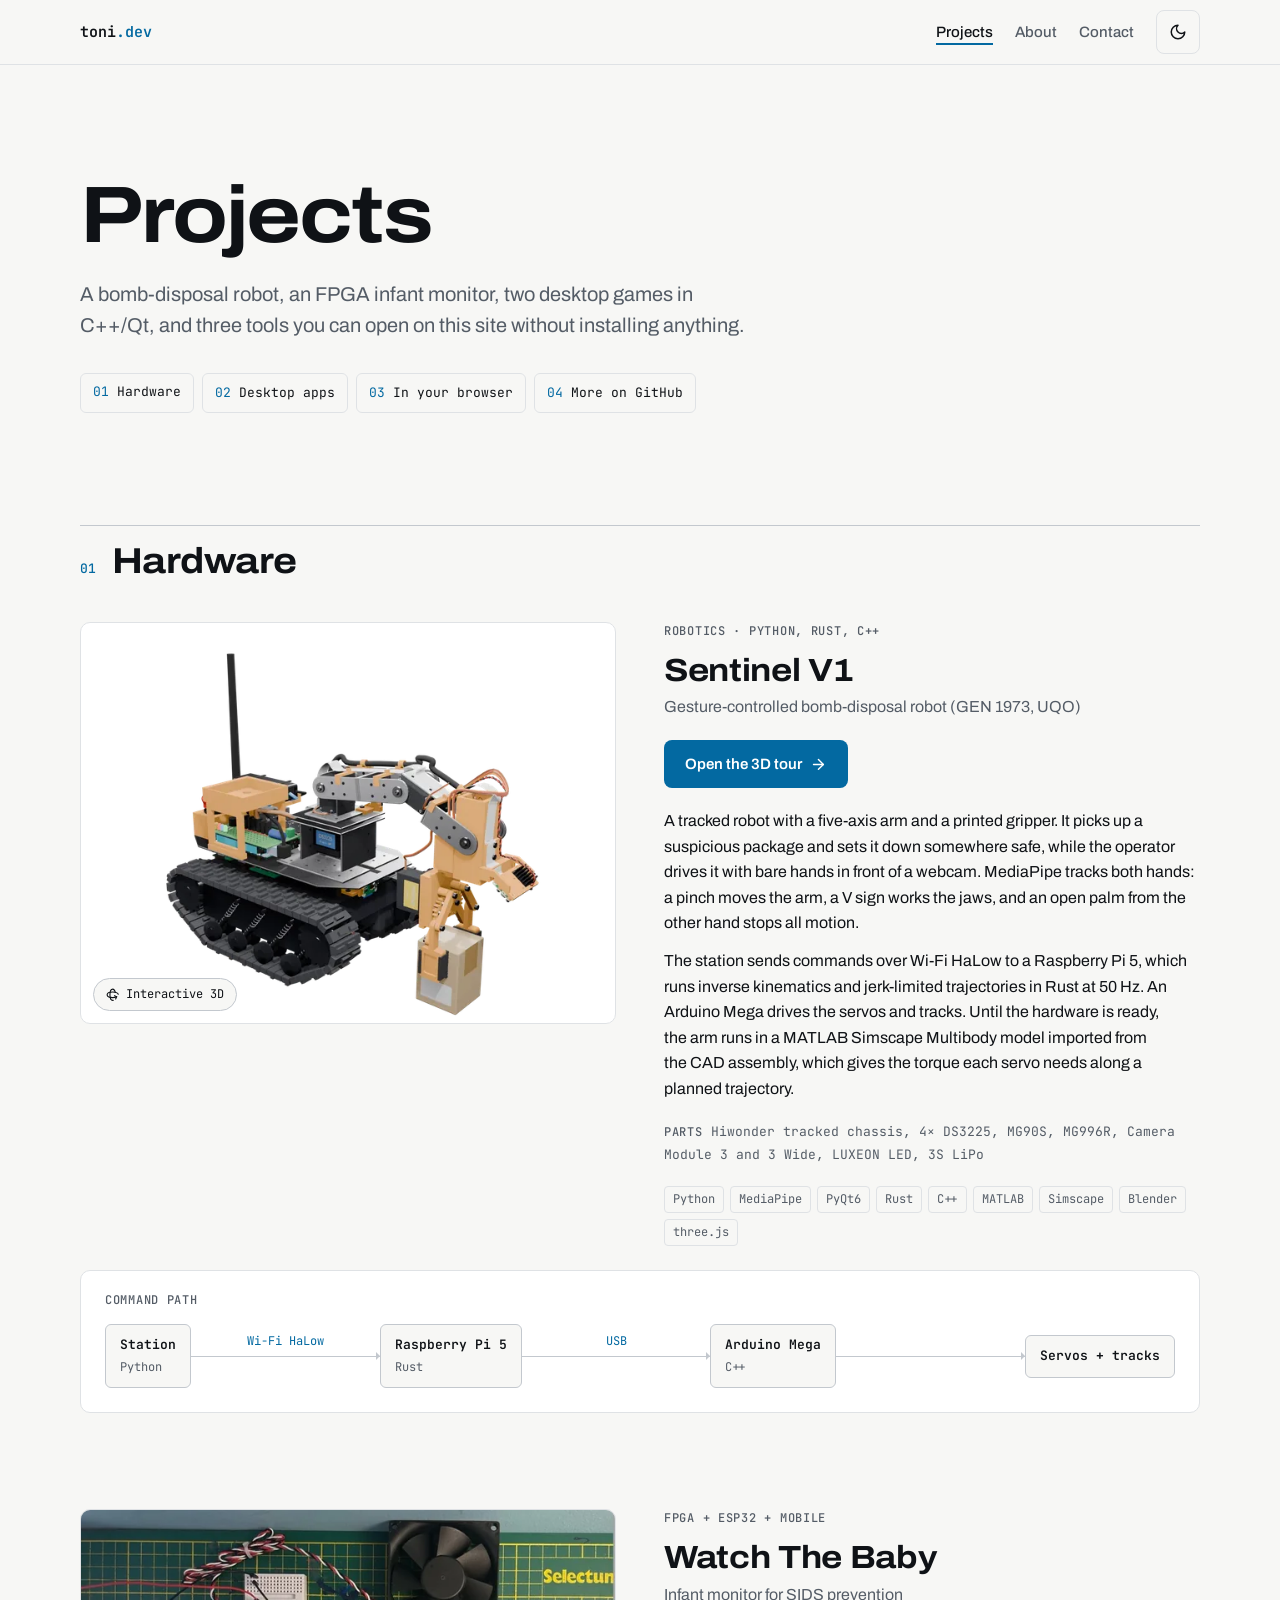
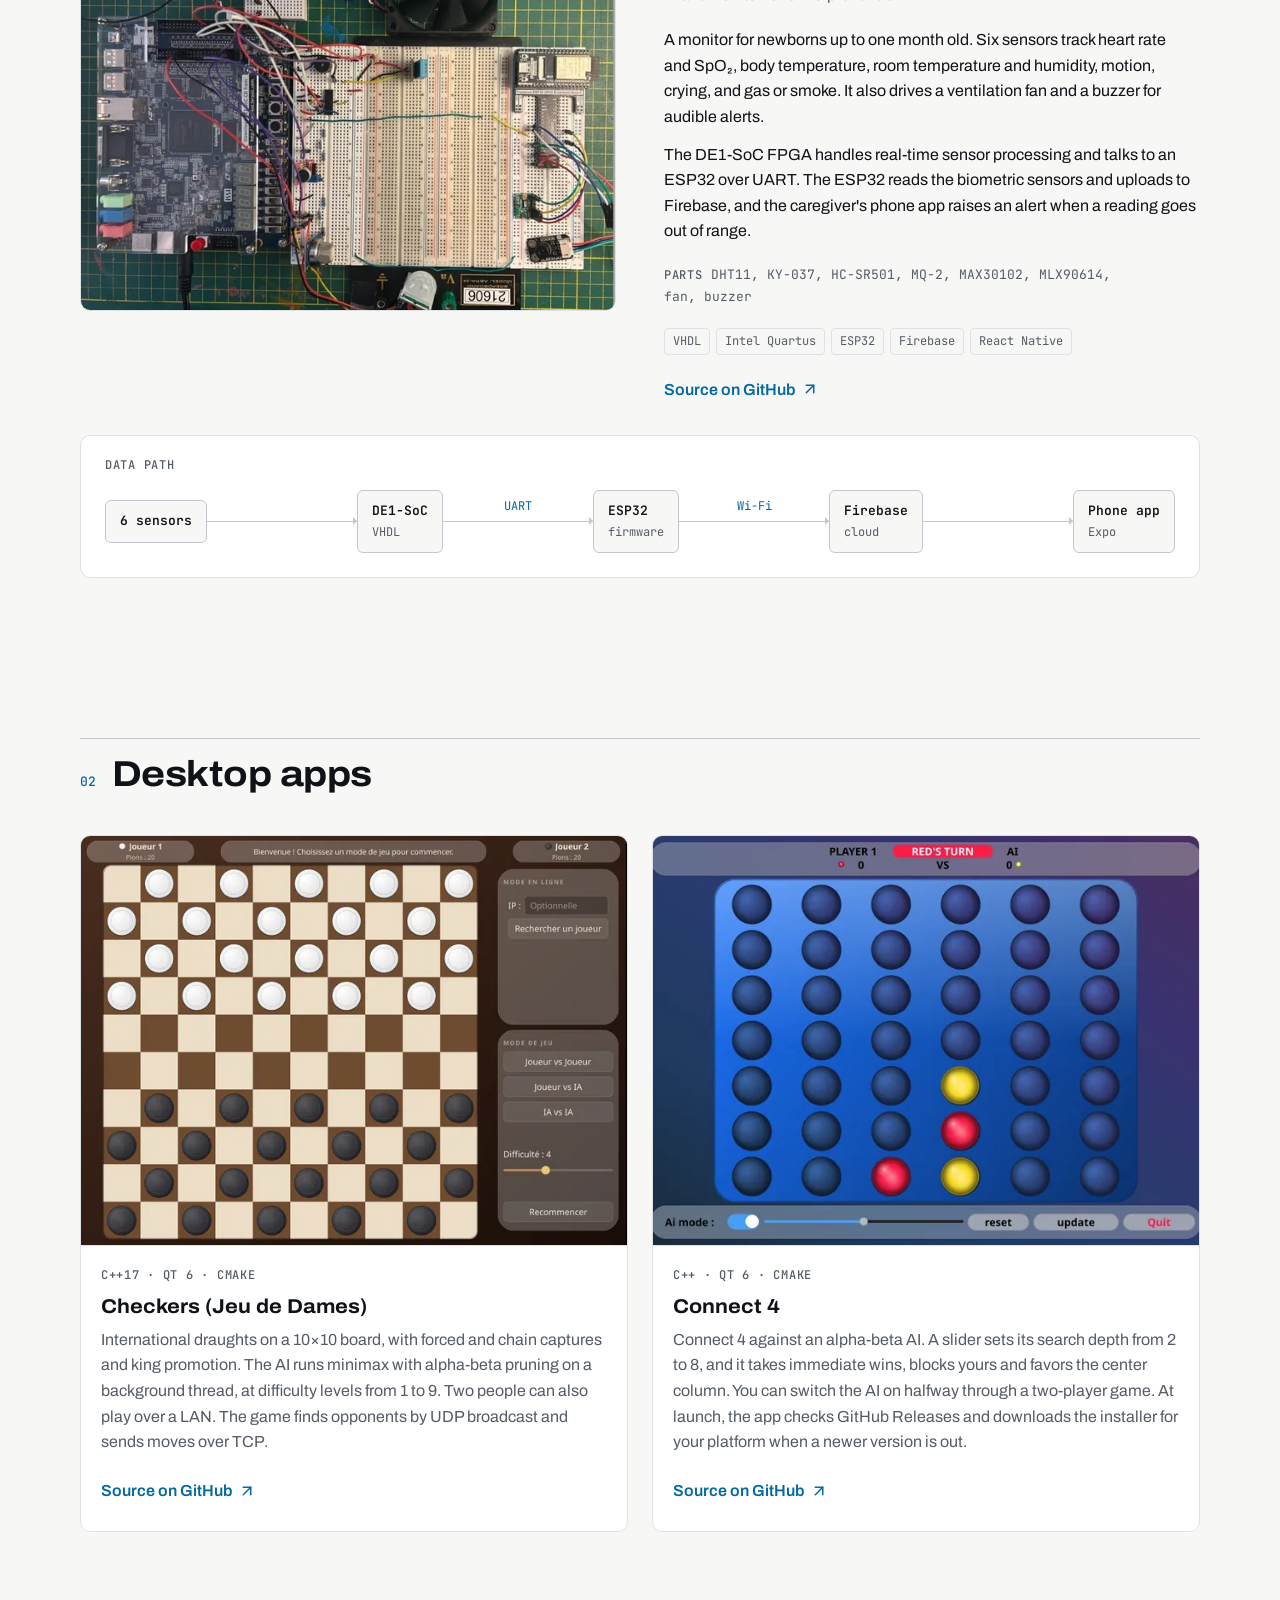
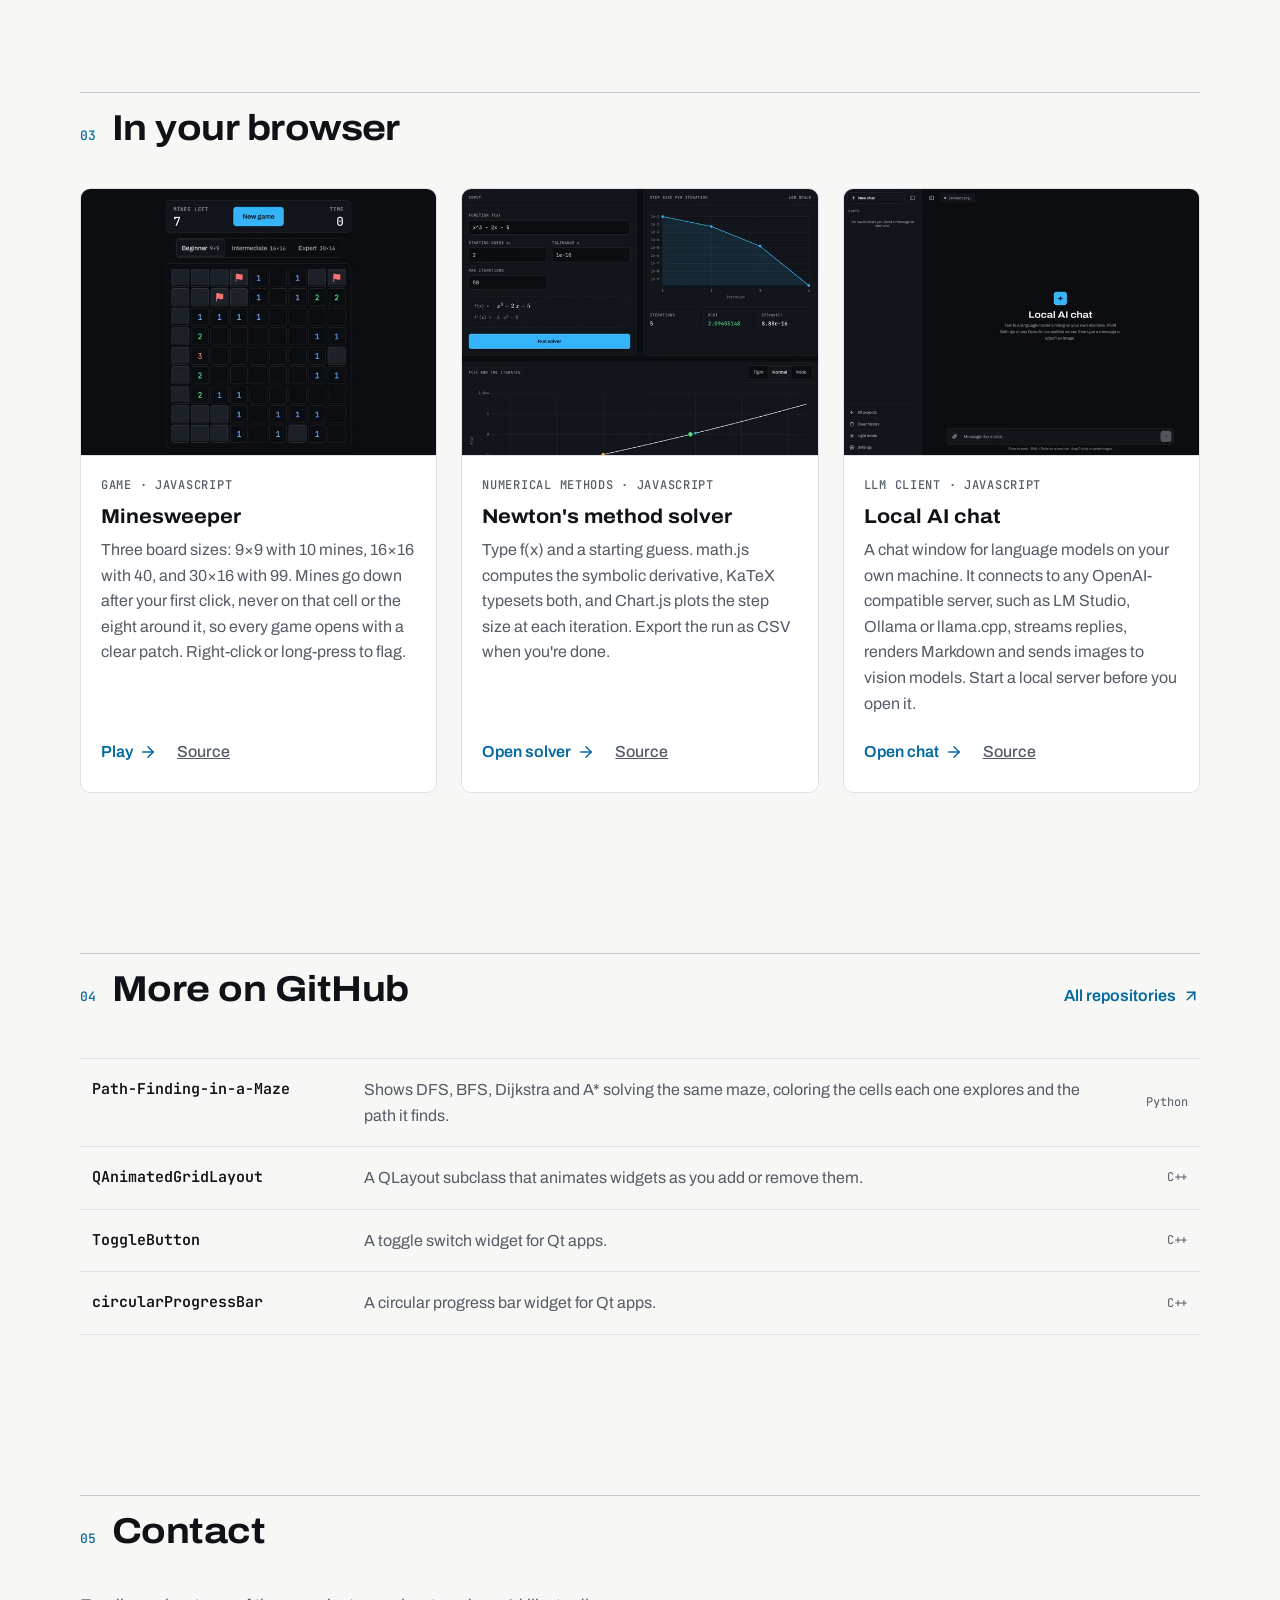
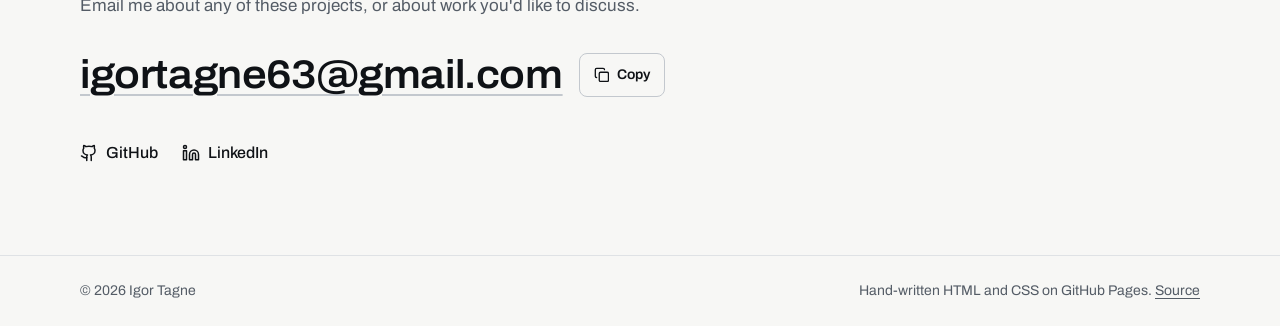
==== commit 86c6cc47: "fixing preview image and adding theme detection and persistency" ====
--- a/projets/index.html
+++ b/projets/index.html
@@ -14,9 +14,11 @@
 <link rel="icon" href="../assets/favicon.svg" type="image/svg+xml">
 <script>
   // Set the theme before first paint so the page never flashes the wrong one.
+  // It follows the system. The theme button's choice lasts for this tab only.
   (function () {
     var root = document.documentElement, theme = null;
-    try { theme = localStorage.getItem('portfolioTheme'); } catch (e) {}
+    try { localStorage.removeItem('portfolioTheme'); } catch (e) {} // old copy that never expired
+    try { theme = sessionStorage.getItem('portfolioTheme'); } catch (e) {}
     if (theme !== 'light' && theme !== 'dark') {
       theme = window.matchMedia('(prefers-color-scheme: dark)').matches ? 'dark' : 'light';
     }
@@ -27,8 +29,8 @@
 <link rel="preconnect" href="https://fonts.googleapis.com">
 <link rel="preconnect" href="https://fonts.gstatic.com" crossorigin>
 <link rel="stylesheet" href="https://fonts.googleapis.com/css2?family=Archivo:wdth,wght@62..125,400..700&family=JetBrains+Mono:wght@400..600&display=swap">
-<link rel="stylesheet" href="../assets/site.css">
-<script src="../assets/site.js" defer></script>
+<link rel="stylesheet" href="../assets/site.css?v=2">
+<script src="../assets/site.js?v=3" defer></script>
 </head>
 <body>
 <a class="skip-link" href="#main">Skip to content</a>
@@ -42,6 +44,7 @@
   <symbol id="i-linkedin" viewBox="0 0 24 24"><path d="M16 8a6 6 0 0 1 6 6v7h-4v-7a2 2 0 0 0-2-2 2 2 0 0 0-2 2v7h-4v-7a6 6 0 0 1 6-6z"/><rect width="4" height="12" x="2" y="9"/><circle cx="4" cy="4" r="2"/></symbol>
   <symbol id="i-copy" viewBox="0 0 24 24"><rect width="14" height="14" x="8" y="8" rx="2" ry="2"/><path d="M4 16c-1.1 0-2-.9-2-2V4c0-1.1.9-2 2-2h10c1.1 0 2 .9 2 2"/></symbol>
   <symbol id="i-check" viewBox="0 0 24 24"><path d="M20 6 9 17l-5-5"/></symbol>
+  <symbol id="i-rotate-3d" viewBox="0 0 24 24"><path d="M16.466 7.5C15.643 4.237 13.952 2 12 2 9.239 2 7 6.477 7 12s2.239 10 5 10c.342 0 .677-.069 1-.2"/><path d="m15.194 13.707 3.814 1.86-1.86 3.814"/><path d="M19 15.57c-1.804.885-4.274 1.43-7 1.43-5.523 0-10-2.239-10-5s4.477-5 10-5c4.838 0 8.873 1.718 9.8 4"/></symbol>
 </svg>
 
 <header class="site-header">
@@ -49,7 +52,7 @@
     <a class="brand" href="../index.html" translate="no">toni<span>.dev</span></a>
     <nav aria-label="Main">
       <ul class="nav-links" role="list">
-        <li><a href="index.html" aria-current="page">Work</a></li>
+        <li><a href="index.html" aria-current="page">Projects</a></li>
         <li><a href="../index.html#about">About</a></li>
         <li><a href="#contact">Contact</a></li>
       </ul>
@@ -81,32 +84,37 @@
     </div>
 
     <article class="feature reveal" aria-labelledby="sentinel-title">
-      <figure class="media">
-        <img src="../Images/projects/sentinel-v1-640.webp"
-             srcset="../Images/projects/sentinel-v1-640.webp 640w, ../Images/projects/sentinel-v1-lg.webp 1200w"
+      <a class="media" href="sentinel_v1/index.html" tabindex="-1">
+        <img src="../Images/projects/sentinel-v1-tracks-640.webp"
+             srcset="../Images/projects/sentinel-v1-tracks-640.webp 640w, ../Images/projects/sentinel-v1-tracks-lg.webp 1200w"
              sizes="(min-width: 1200px) 536px, (min-width: 900px) 45vw, 100vw"
              width="1200" height="900" decoding="async"
-             alt="Render of Sentinel V1: a tracked chassis with the electronics, an emergency stop and a radio antenna, and a six-axis arm ending in a wire cutter">
-      </figure>
+             alt="Render of Sentinel V1: a tracked chassis carrying the electronics, a transport tray and a radio antenna, with a five-axis arm whose printed gripper holds a small box">
+        <span class="media-badge">
+          <svg class="icon" aria-hidden="true" focusable="false"><use href="#i-rotate-3d"/></svg>
+          Interactive 3D
+        </span>
+      </a>
       <div>
         <p class="label">Robotics · Python, Rust, C++</p>
         <h3 id="sentinel-title">Sentinel V1</h3>
         <p class="sub">Gesture-controlled bomb-disposal robot (GEN 1973, UQO)</p>
-        <p class="desc">A tracked robot with a six-axis arm and a wire cutter. The operator drives it with bare hands in front of a webcam. MediaPipe tracks both hands: a pinch moves the arm, a V sign works the cutter, and an open palm from the other hand stops all motion. A game controller works too.</p>
-        <p class="desc">The station sends commands over UDP to a Raspberry Pi 5, which runs inverse kinematics and jerk-limited trajectories in Rust at 50 Hz. An Arduino Mega drives the servos and tracks. Until the hardware is ready, the same chain runs against a PyBullet simulator, and a parity test checks that the Rust code computes the same setpoints as the simulator's Python code.</p>
-        <ul class="tags" role="list" translate="no">
-          <li>Python</li><li>MediaPipe</li><li>Rust</li><li>C++</li><li>PyBullet</li><li>Blender</li><li>three.js</li>
-        </ul>
-        <a class="link-arrow" href="sentinel_v1/index.html">
+        <a class="btn btn-primary" href="sentinel_v1/index.html">
           Open the 3D tour
           <svg class="icon icon-arrow" aria-hidden="true" focusable="false"><use href="#i-arrow-right"/></svg>
         </a>
+        <p class="desc">A tracked robot with a five-axis arm and a printed gripper. It picks up a suspicious package and sets it down somewhere safe, while the operator drives it with bare hands in front of a webcam. MediaPipe tracks both hands: a pinch moves the arm, a V sign works the jaws, and an open palm from the other hand stops all motion.</p>
+        <p class="desc">The station sends commands over Wi-Fi HaLow to a Raspberry Pi 5, which runs inverse kinematics and jerk-limited trajectories in Rust at 50 Hz. An Arduino Mega drives the servos and tracks. Until the hardware is ready, the arm runs in a MATLAB Simscape Multibody model imported from the CAD assembly, which gives the torque each servo needs along a planned trajectory.</p>
+        <p class="parts" translate="no"><span class="label">Parts</span>Hiwonder tracked chassis, 4× DS3225, MG90S, MG996R, Camera Module 3 and 3 Wide, LUXEON LED, 3S LiPo</p>
+        <ul class="tags" role="list" translate="no">
+          <li>Python</li><li>MediaPipe</li><li>PyQt6</li><li>Rust</li><li>C++</li><li>MATLAB</li><li>Simscape</li><li>Blender</li><li>three.js</li>
+        </ul>
       </div>
       <div class="chain-wrap">
         <span class="label">Command path</span>
-        <div class="chain" role="img" aria-label="Command path: operator station to Raspberry Pi 5 over UDP, then to the Arduino Mega over USB, then to the servos and tracks.">
+        <div class="chain" role="img" aria-label="Command path: operator station to Raspberry Pi 5 over Wi-Fi HaLow, then to the Arduino Mega over USB, then to the servos and tracks.">
           <div class="node"><b>Station</b><small>Python</small></div>
-          <div class="link"><span>UDP</span></div>
+          <div class="link"><span>Wi-Fi HaLow</span></div>
           <div class="node"><b>Raspberry Pi 5</b><small>Rust</small></div>
           <div class="link"><span>USB</span></div>
           <div class="node"><b>Arduino Mega</b><small>C++</small></div>
--- a/assets/site.css
+++ b/assets/site.css
@@ -442,6 +442,26 @@
   height: 100%;
   object-fit: cover;
 }
+a.media { position: relative; display: block; }
+a.media img { transition: transform 300ms var(--ease-out); }
+/* Tells visitors the picture opens the 3D tour. */
+.media-badge {
+  position: absolute;
+  left: 12px;
+  bottom: 12px;
+  display: inline-flex;
+  align-items: center;
+  gap: 6px;
+  padding: 6px 12px;
+  border: 1px solid var(--line-strong);
+  border-radius: 999px;
+  background: var(--bg);
+  font-family: var(--font-mono);
+  font-size: 0.75rem;
+  color: var(--text);
+  transition: color 150ms ease, border-color 150ms ease;
+}
+.feature .sub + .btn { margin-top: 20px; }
 
 .feature h3 {
   margin-top: 12px;
@@ -526,6 +546,7 @@
   transform: translateY(-50%);
   font-size: 0.75rem;
   color: var(--accent);
+  white-space: nowrap;
 }
 
 @media (min-width: 900px) {
@@ -891,7 +912,10 @@
   .link-arrow:hover .icon-arrow { transform: translateX(2px); }
   .card:hover .card-actions .link-arrow .icon-arrow { transform: translateX(2px); }
   .card:hover { border-color: var(--line-strong); }
-  .card:hover .media img { transform: scale(1.025); }
+  .card:hover .media img,
+  a.media:hover img { transform: scale(1.025); }
+  a.media:hover { border-color: var(--line-strong); }
+  a.media:hover .media-badge { color: var(--accent); border-color: var(--accent); }
   .card:hover h3 { color: var(--accent); }
   .card:hover .card-actions .link-arrow .icon-out { transform: translate(2px, -2px); }
   .card-actions .secondary:hover { color: var(--text); }
@@ -914,9 +938,11 @@
   .theme-toggle:active,
   .card:active { transform: none; }
   .card .media img,
+  a.media img,
   .btn .icon,
   .link-arrow .icon { transition: none; }
-  .card:hover .media img { transform: none; }
+  .card:hover .media img,
+  a.media:hover img { transform: none; }
   .theme-toggle > svg,
   .copy-icons svg { transform: none !important; }
 }
